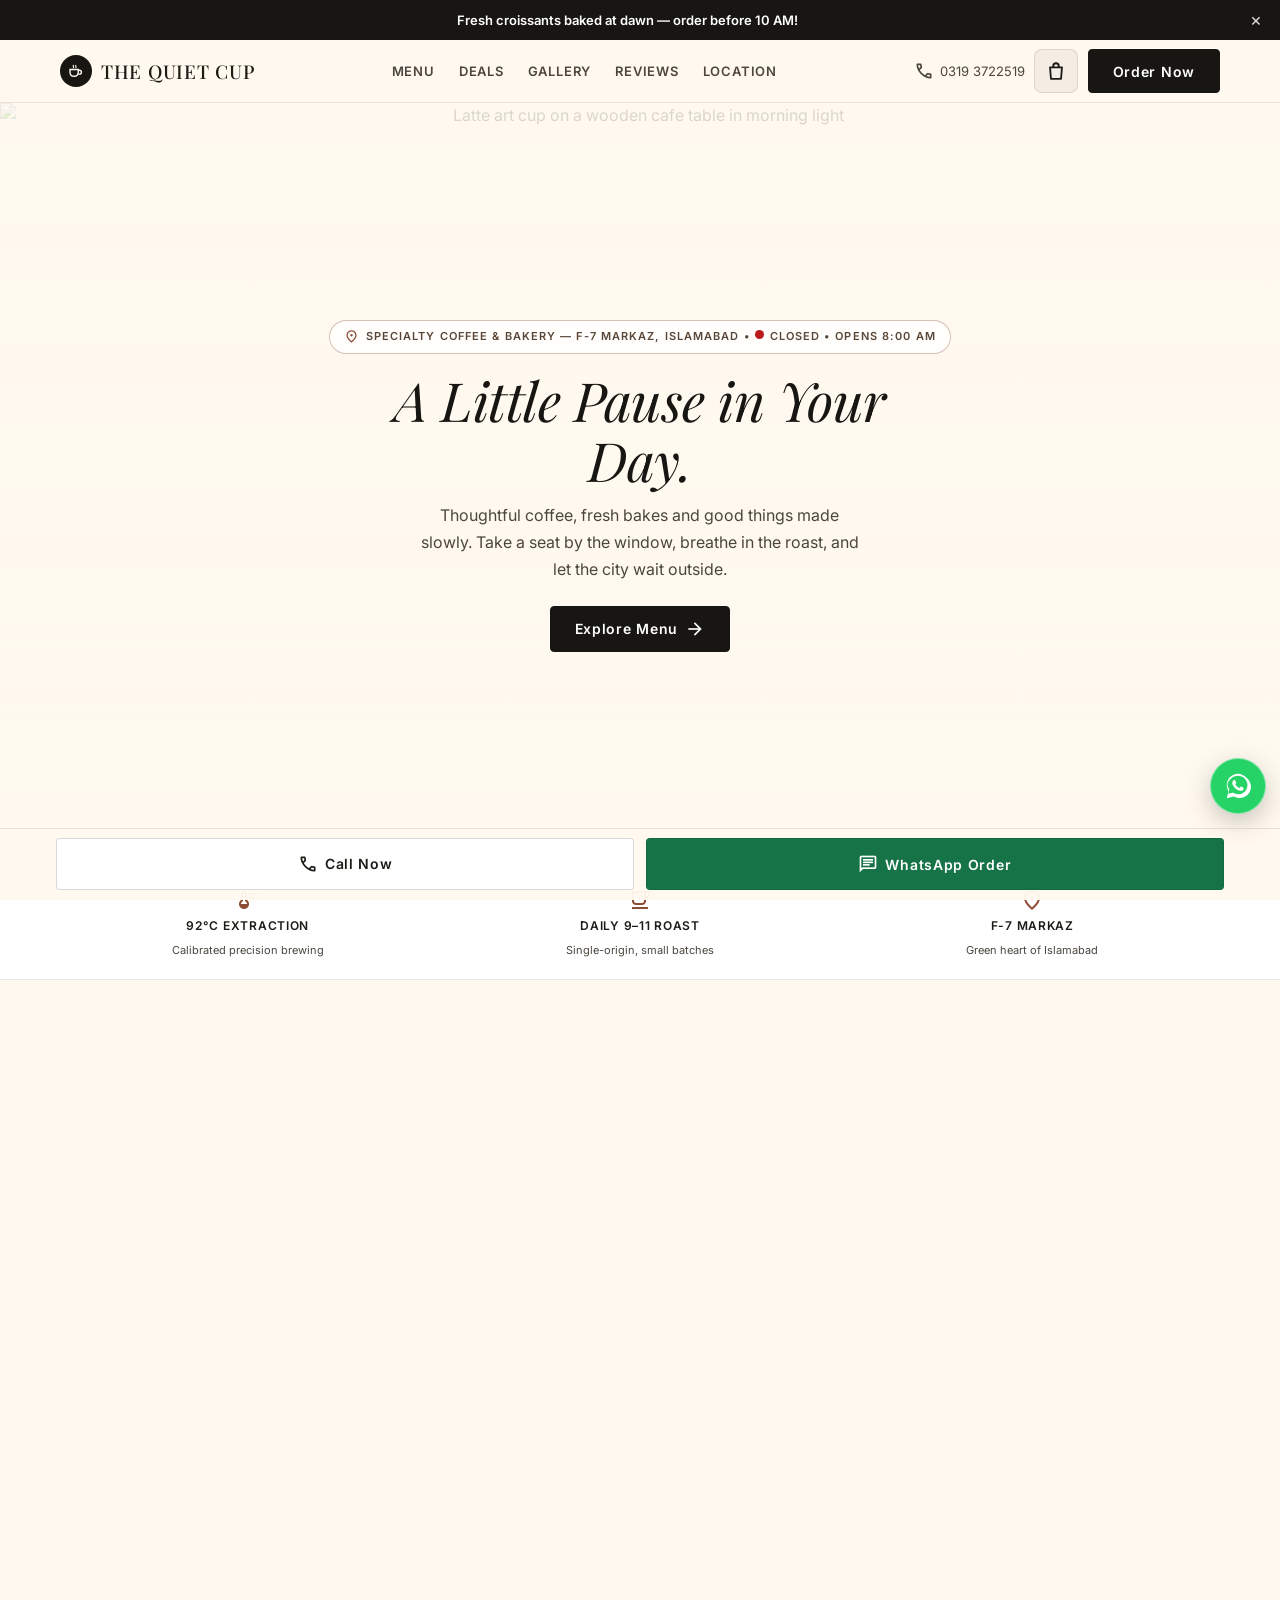
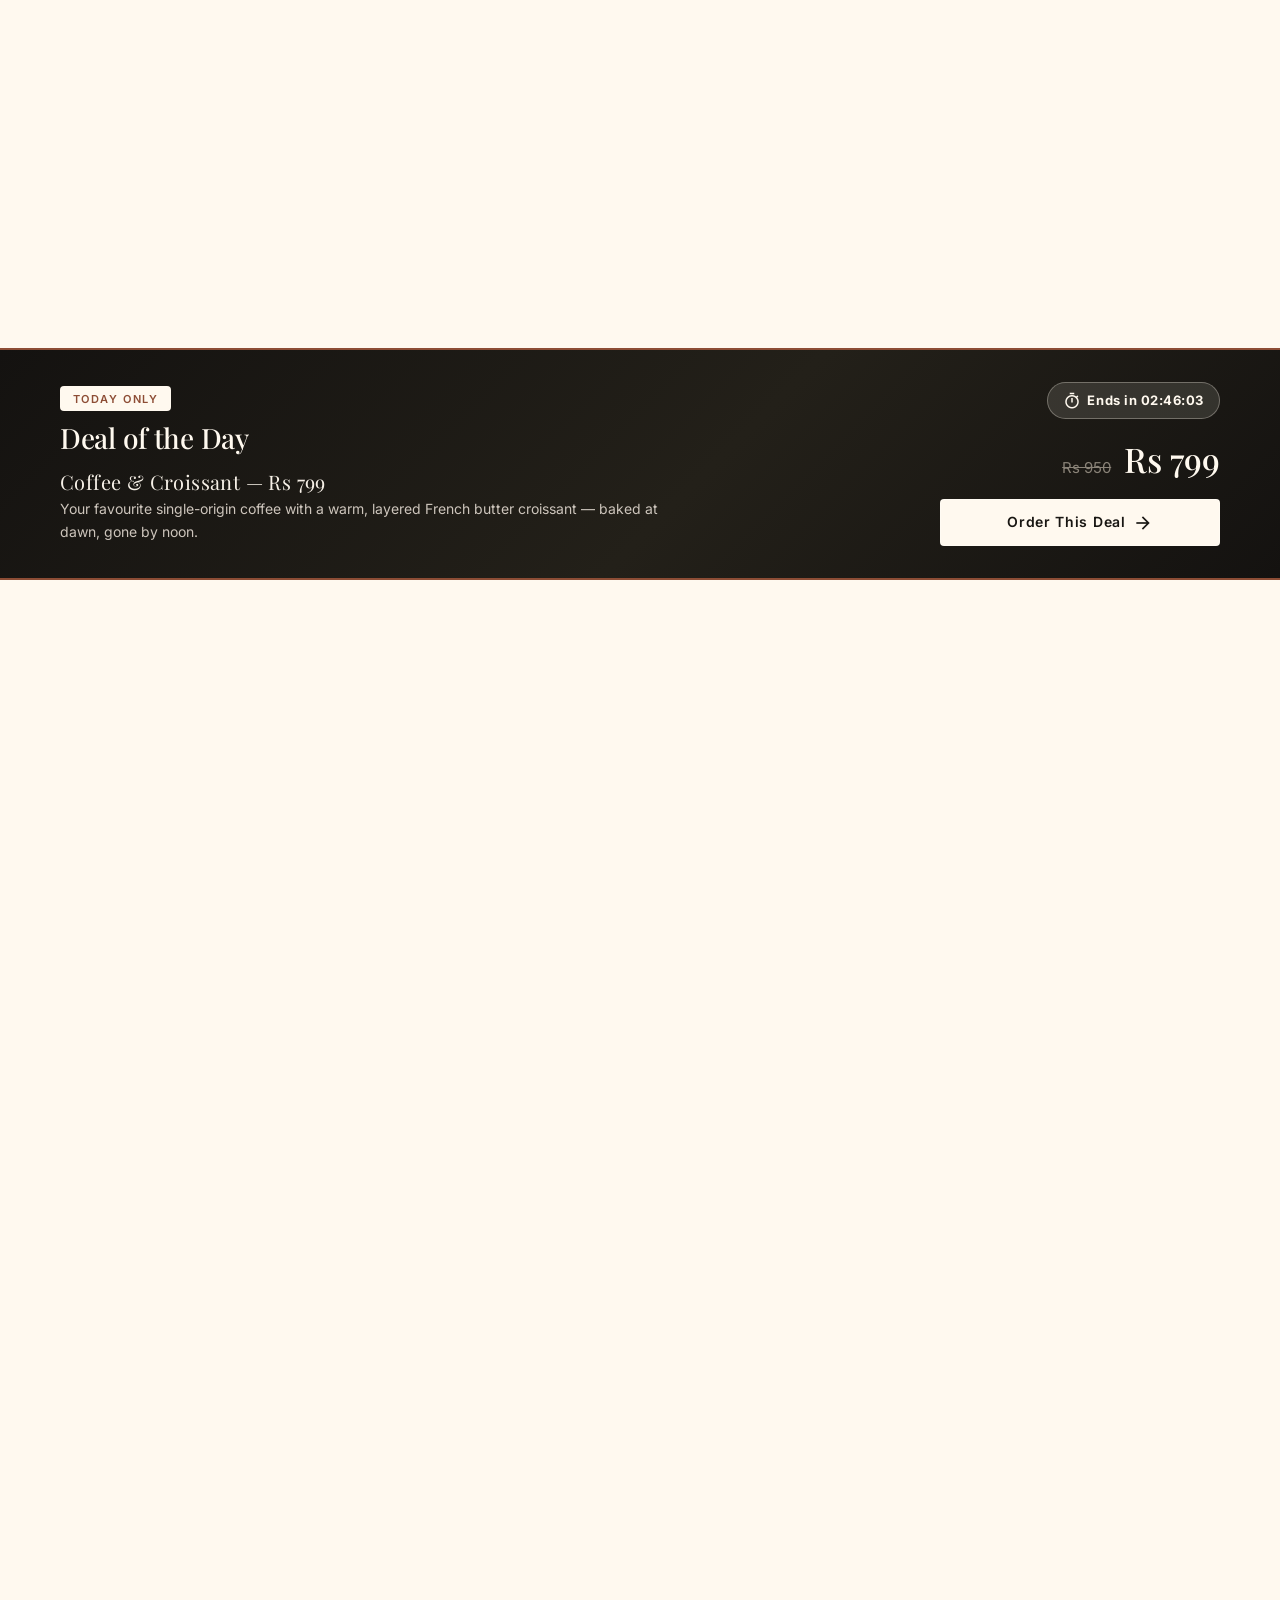
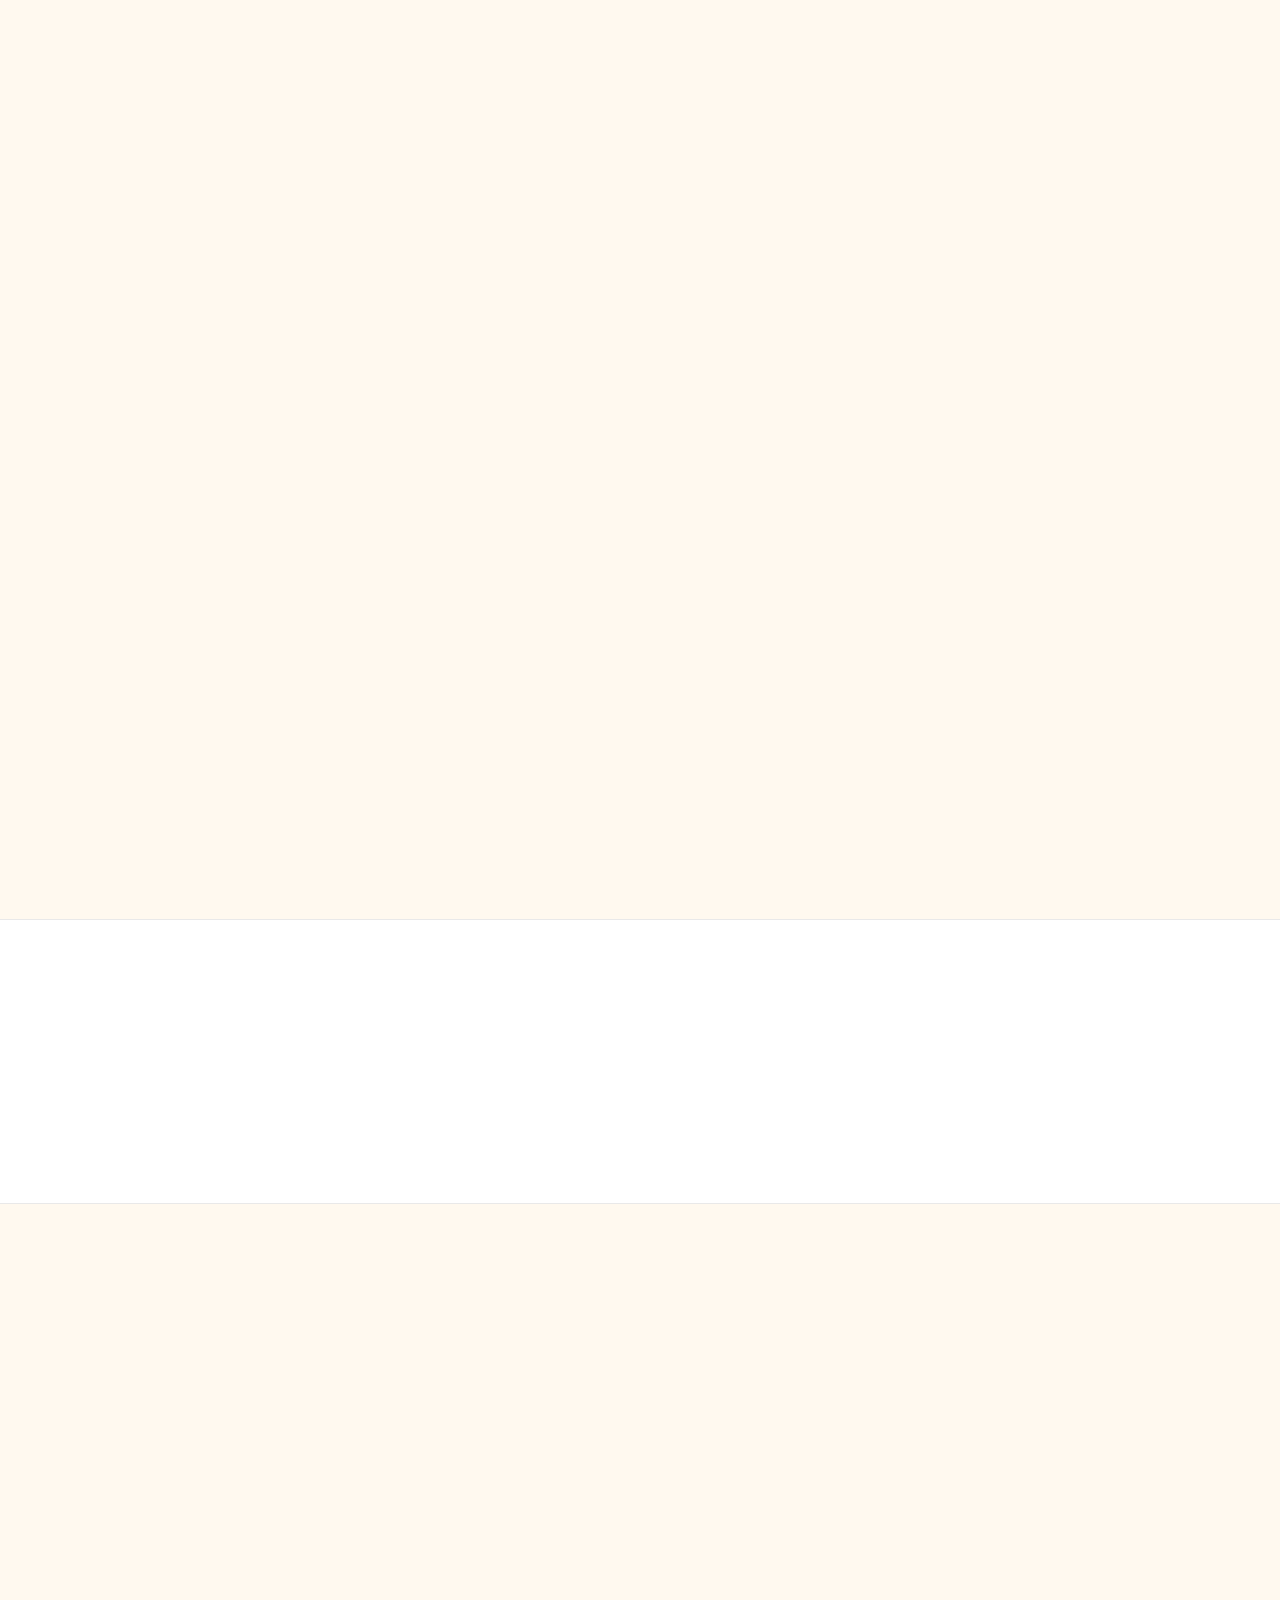
==== templates/cafe/index.html @ e1d89486 "Fix: cart remove button type mismatch + header logoText override (22 Oct 2026)" ====
<!DOCTYPE html>
<html lang="en">
<head>
<meta charset="UTF-8">
<meta name="viewport" content="width=device-width, initial-scale=1.0">
<link rel="icon" type="image/svg+xml" href="images/favicon.svg">
<title>The Quiet Cup — F-7 Markaz, Islamabad</title>
<meta name="description" content="Specialty coffee, fresh-baked croissants and slow mornings in F-7 Markaz, Islamabad. Browse the menu and order via WhatsApp.">
<link rel="preconnect" href="https://fonts.googleapis.com">
<link rel="preconnect" href="https://fonts.gstatic.com" crossorigin>
<link href="https://fonts.googleapis.com/css2?family=Inter:wght@400;500;600;700&family=Playfair+Display:ital,wght@0,400;0,500;0,600;1,400;1,500&display=swap" rel="stylesheet">
<link href="https://fonts.googleapis.com/css2?family=Material+Symbols+Outlined:opsz,wght,FILL,GRAD@20..48,100..700,0..1,-50..200" rel="stylesheet">
<style>
:root{
  --canvas:#fff9ef; --surface:#ffffff; --surface2:#f9f3ea; --surface3:#f3ede4;
  --red:#181612; --red-dark:#0a0908; --orange:#8d4d35;
  --on-primary:#ffffff; --on-accent:#ffffff; --accent-text:#8d4d35;
  --white:#ffffff; --muted:#4b463f; --faint:#6e675c;
  --border:rgba(45,42,38,.10); --green:#25d366;
  --font-d:'Playfair Display','Inter',serif; --font-b:'Inter',system-ui,sans-serif;
}
*{margin:0;padding:0;box-sizing:border-box}
html{scroll-behavior:smooth}
body{background:var(--canvas);color:#1d1b16;font-family:var(--font-b);font-size:16px;line-height:1.6;-webkit-font-smoothing:antialiased;padding-bottom:76px;overflow-x:hidden}
img{max-width:100%;display:block}
a{color:inherit;text-decoration:none}
.hidden{display:none!important}
button{font-family:inherit;cursor:pointer;border:none;background:none;color:inherit}
.material-symbols-outlined{font-variation-settings:'FILL' 0,'wght' 400,'GRAD' 0,'opsz' 24;vertical-align:middle;font-size:20px}
.wrap{max-width:1200px;margin:0 auto;padding:0 1.25rem}
h1,h2,h3{font-family:var(--font-d);letter-spacing:-.01em;font-weight:500}
.kicker{font-family:var(--font-b);font-size:12px;font-weight:600;letter-spacing:.14em;text-transform:uppercase;color:var(--accent-text);display:flex;align-items:center;gap:.6rem;justify-content:center}
.kicker::before,.kicker::after{content:"";width:30px;height:1px;background:var(--accent-text);opacity:.5}
.sec-head{text-align:center;margin-bottom:1.5rem}
.sec-head h2{font-size:32px;margin:.5rem 0 .4rem}
.sec-head p{color:var(--muted);font-size:15px}
section.block{padding:3rem 0}
/* ---------- announcement bar ---------- */
.annbar{background:var(--red);color:var(--on-primary);text-align:center;font-size:13px;font-weight:600;min-height:40px;display:flex;align-items:center;justify-content:center;padding:.55rem 2.6rem .55rem 1rem;position:relative;z-index:60}
.annbar[hidden]{display:none}
.annbar a{color:var(--on-primary);text-decoration:underline;text-underline-offset:2px;font-weight:700;margin-left:.4rem;white-space:nowrap}
.ann-x{position:absolute;right:.5rem;top:50%;transform:translateY(-50%);width:32px;height:32px;display:flex;align-items:center;justify-content:center;font-size:18px;line-height:1;opacity:.85;border-radius:6px}
.ann-x:hover{opacity:1;background:rgba(0,0,0,.18)}
/* ---------- header ---------- */
header.site{position:sticky;top:0;z-index:50;background:rgba(255,249,239,.96);backdrop-filter:blur(6px);border-bottom:1px solid var(--border)}
.hd-in{display:flex;align-items:center;justify-content:space-between;height:62px}
.logo{display:flex;align-items:center;gap:.55rem;font-family:var(--font-d);font-weight:500;font-size:19px;letter-spacing:.04em;white-space:nowrap;color:#1d1b16}
.logo .mark{width:32px;height:32px;border-radius:50%;background:var(--red);display:flex;align-items:center;justify-content:center;flex:0 0 32px}
.logo .mark .material-symbols-outlined{color:#fff;font-size:18px}
nav.desk{display:none;gap:1.5rem;font-size:13px;font-weight:600;letter-spacing:.06em;text-transform:uppercase;color:var(--muted)}
nav.desk a:hover{color:#1d1b16}
.hd-cta{display:flex;align-items:center;gap:.6rem}
.hd-phone{display:none;align-items:center;gap:.35rem;font-size:13px;color:var(--muted)}
.btn{display:inline-flex;align-items:center;justify-content:center;gap:.45rem;min-height:44px;padding:.7rem 1.5rem;border-radius:4px;font-family:var(--font-b);font-weight:600;font-size:14px;letter-spacing:.05em;white-space:nowrap}
@media(max-width:430px){
  .logo{font-size:16px;gap:.4rem}
  .hd-cta{gap:.45rem}
  #hdOrder{padding:.7rem .8rem;font-size:12px}
  .stickybar .btn{font-size:12px;padding:.7rem .5rem;gap:.35rem}
  .loc-btns .btn{padding:.7rem .45rem;font-size:13px}
}
.btn-red{background:var(--red);color:var(--on-primary);border:1px solid var(--red)}
.btn-red:active{background:var(--red-dark)}
@media(hover:hover){.btn-red:hover{background:var(--orange);border-color:var(--orange);color:var(--on-accent)}}
.btn-ghost{background:var(--surface);color:#1d1b16;border:1px solid rgba(45,42,38,.18)}
.btn-sm{min-height:44px;padding:.55rem 1rem;font-size:13px}
/* ---------- hero ---------- */
.hero{position:relative;min-height:calc(92svh - 62px);display:flex;align-items:center;justify-content:center;text-align:center;overflow:hidden}
.hero-bg{position:absolute;inset:0}
.hero-bg img{width:100%;height:100%;object-fit:cover}
.hero-bg::after{content:"";position:absolute;inset:0;background:linear-gradient(180deg,rgba(255,249,239,.86) 0%,rgba(255,249,239,.45) 45%,rgba(255,249,239,.88) 100%)}
.hero-in{display:flex;flex-direction:column;align-items:center;text-align:center;position:relative;z-index:2;padding:3.5rem 1.25rem;max-width:1200px;margin:0 auto}
.hero-badge{display:inline-flex;align-items:center;justify-content:center;flex-wrap:wrap;gap:.4rem;text-align:center;font-size:11px;font-weight:600;letter-spacing:.1em;text-transform:uppercase;color:#5a4636;background:rgba(255,255,255,.75);border:1px solid rgba(141,77,53,.35);padding:.45rem .9rem;border-radius:999px;margin-bottom:1rem;max-width:100%}
.hero-badge .material-symbols-outlined{font-size:15px;color:var(--orange)}
.hero h1{font-size:40px;line-height:1.12;font-weight:400;font-style:italic;margin-bottom:.7rem;max-width:16ch;color:#181612}
.hero p.sub{color:#4b463f;font-size:16px;line-height:1.7;max-width:44ch;margin-bottom:1.4rem}
/* ---------- trust row ---------- */
.trust{background:var(--surface);border-top:1px solid var(--border);border-bottom:1px solid var(--border)}
.trust-in{display:grid;grid-template-columns:repeat(3,1fr);gap:.75rem;padding:1.1rem;max-width:1200px;margin:0 auto;text-align:center}
.trust-item{min-width:0}
.trust-item .material-symbols-outlined{color:var(--orange);font-size:24px;display:block;overflow:hidden}
.trust-item b{display:block;font-size:12px;margin-top:.3rem;font-family:var(--font-b);font-weight:600;letter-spacing:.06em;text-transform:uppercase;color:#1d1b16}
.trust-item span{font-size:11px;color:var(--muted)}
/* ---------- deal of the day ---------- */
.dotd{background:linear-gradient(135deg,#141210 0%,#232019 55%,#141210 100%);border-top:2px solid var(--orange);border-bottom:2px solid var(--orange)}
.dotd-in{padding:2rem 1.25rem;max-width:1200px;margin:0 auto;display:flex;flex-direction:column;gap:1.1rem;color:#f6f0e7}
.dotd-tag{align-self:flex-start;font-family:var(--font-b);font-size:11px;font-weight:600;letter-spacing:.14em;background:#fff9ef;color:var(--orange);padding:.35rem .8rem;border-radius:4px;text-transform:uppercase}
.dotd h2{font-size:28px;margin:.35rem 0;color:#fff9ef}
.dotd .offer{font-family:var(--font-d);font-size:20px;letter-spacing:.02em;color:#f6f0e7}
.dotd .txt{color:#cdc5bc;font-size:14px}
.dotd .prices{display:flex;align-items:baseline;gap:.8rem}
.dotd .old{color:#8a8378;text-decoration:line-through;font-size:15px}
.dotd .now{font-family:var(--font-d);font-size:34px;font-weight:500;color:#fff9ef}
.btn-dark{background:#fff9ef;color:#181612;border:1px solid rgba(255,255,255,.25)}
/* ---------- menu accordions ---------- */
.acc{border:1px solid var(--border);border-radius:8px;background:var(--surface);margin-bottom:.75rem;overflow:hidden;box-shadow:0 2px 12px rgba(45,42,38,.04)}
.acc-head{width:100%;display:flex;align-items:center;gap:.8rem;padding:1rem;min-height:64px;text-align:left}
.acc-ico{width:42px;height:42px;flex:0 0 42px;border-radius:8px;background:var(--surface3);display:flex;align-items:center;justify-content:center;overflow:hidden}
.acc-ico .material-symbols-outlined{color:var(--orange);font-size:22px}
.acc-head .t{flex:1;min-width:0}
.acc-head .t b{font-family:var(--font-d);font-weight:500;font-size:18px;letter-spacing:.02em;display:block;color:#1d1b16}
.acc-head .t span{font-size:12px;color:var(--muted)}
.acc-head .chev{transition:transform .25s;color:var(--muted)}
.acc.open .acc-head .chev{transform:rotate(180deg);color:#1d1b16}
.acc-body{max-height:0;overflow:hidden;transition:max-height .35s ease}
.acc.open .acc-body{max-height:5000px}
.mi{display:flex;gap:.8rem;padding:.9rem 1rem;border-top:1px solid var(--border);align-items:center}
.mi img{width:64px;height:64px;object-fit:cover;border-radius:8px;flex:0 0 64px;background:var(--surface3)}
.mi .b{flex:1;min-width:0}
.mi .b .nm{font-weight:600;font-size:15px;display:flex;align-items:center;gap:.45rem;flex-wrap:wrap;color:#1d1b16}
.mi .tag{font-size:10px;font-weight:700;letter-spacing:.08em;text-transform:uppercase;background:rgba(141,77,53,.14);color:var(--orange);padding:.15rem .5rem;border-radius:4px}
.mi .ds{font-size:13px;color:var(--muted);margin-top:.2rem}
.mi .pr{font-weight:700;font-size:16px;white-space:nowrap;font-variant-numeric:tabular-nums;color:#1d1b16}
@media(max-width:560px){
  .mi{flex-wrap:wrap}
  .mi .b{flex-basis:60%}
  .mi .pr{margin-left:auto}
}
/* ---------- combo deals ---------- */
.deal-card{background:var(--surface);border:1px solid var(--border);border-radius:8px;overflow:hidden;margin-bottom:1rem;position:relative;box-shadow:0 2px 12px rgba(45,42,38,.04)}
.deal-card .ribbon{position:absolute;top:12px;left:0;background:var(--orange);color:var(--on-accent);font-family:var(--font-b);font-size:11px;font-weight:700;letter-spacing:.1em;padding:.3rem .8rem .3rem .6rem;border-radius:0 4px 4px 0;z-index:2;text-transform:uppercase}
.deal-card img{width:100%;height:190px;object-fit:cover}
.deal-card .bd{padding:1.25rem}
.deal-card h3{font-size:21px;margin-bottom:.15rem;color:#1d1b16}
.deal-card .ofr{font-size:13px;color:var(--accent-text);font-weight:600;margin-bottom:.45rem}
.deal-card .ds{font-size:13px;color:var(--muted);margin-bottom:.9rem}
.deal-card .row{display:flex;align-items:center;justify-content:space-between;gap:.75rem}
.deal-card .pr small{display:block;font-size:11px;color:var(--faint);text-transform:uppercase;letter-spacing:.08em}
.deal-card .pr b{font-size:22px;font-variant-numeric:tabular-nums;color:#1d1b16}
/* ---------- gallery strip ---------- */
.strip{display:flex;gap:.75rem;overflow-x:auto;scroll-snap-type:x mandatory;padding:0 1.25rem 1rem;-webkit-overflow-scrolling:touch;scrollbar-width:none}
.strip::-webkit-scrollbar{display:none}
.gcard{flex:0 0 240px;scroll-snap-align:start;border-radius:8px;overflow:hidden;background:var(--surface);border:1px solid var(--border);box-shadow:0 2px 12px rgba(45,42,38,.04)}
.gcard img{width:100%;height:150px;object-fit:cover}
.gcard .cap{padding:.75rem .95rem}
.gcard .cap b{font-family:var(--font-d);font-weight:500;font-size:15px;letter-spacing:.02em;display:block;color:#1d1b16}
.gcard .cap span{font-size:12px;color:var(--muted)}
.swipe-hint{text-align:center;font-size:12px;color:var(--faint);margin-top:.25rem}
/* ---------- reviews ---------- */
.rev{flex:0 0 300px;margin-right:.75rem;scroll-snap-align:start;background:var(--surface);border:1px solid var(--border);border-radius:8px;padding:1.25rem;box-shadow:0 2px 12px rgba(45,42,38,.04)}
.rev .stars{color:var(--orange);letter-spacing:.15em;font-size:14px;margin-bottom:.5rem}
.rev p{font-family:var(--font-d);font-style:italic;font-size:15px;line-height:1.65;color:#4b463f;margin-bottom:.8rem}
.rev .who{display:flex;align-items:center;gap:.6rem}
.rev .av{width:36px;height:36px;border-radius:50%;background:var(--surface3);display:flex;align-items:center;justify-content:center;font-weight:700;color:var(--orange);flex:0 0 36px}
.rev .who b{font-size:13px;display:block;color:#1d1b16}
.rev .who div span{font-size:11px;color:var(--faint)}
.demo-note{text-align:center;font-size:12px;color:var(--faint);margin-top:.75rem;font-style:italic}
/* ---------- location card ---------- */
.loc-card{background:var(--surface);border:1px solid var(--border);border-radius:8px;overflow:hidden;box-shadow:0 2px 12px rgba(45,42,38,.04)}
.loc-map{position:relative;height:190px;background:#e7e2d9}
.loc-map iframe{width:100%;height:100%;border:0;filter:grayscale(.3) sepia(.15)}
.loc-pin{position:absolute;inset:0;display:flex;align-items:center;justify-content:center;pointer-events:none}
.loc-pin .bubble{background:#fff9ef;border:1px solid var(--border);border-radius:10px;padding:.7rem 1rem;text-align:center;box-shadow:0 8px 24px rgba(45,42,38,.12)}
.loc-pin .bubble .material-symbols-outlined{color:var(--orange);font-size:26px}
.loc-pin .bubble b{font-family:var(--font-d);font-weight:500;font-size:14px;display:block;color:#1d1b16}
.loc-pin .bubble span{font-size:11px;color:var(--muted)}
.loc-bd{padding:1.25rem}
.loc-bd h2{font-size:24px;margin:.35rem 0 .4rem;color:#1d1b16}
.loc-bd>p{font-size:14px;color:var(--muted);margin-bottom:1rem}
.loc-row{display:flex;gap:.7rem;align-items:flex-start;padding:.55rem 0;border-top:1px solid var(--border);font-size:14px;color:#1d1b16}
.loc-row .material-symbols-outlined{color:var(--orange);font-size:20px;flex:0 0 20px;margin-top:2px}
.loc-row b{display:block;font-size:11px;text-transform:uppercase;letter-spacing:.1em;color:var(--faint);margin-bottom:.15rem}
.loc-btns{display:flex;gap:.7rem;margin-top:1rem}
.loc-btns .btn{flex:1}
/* ---------- QR ---------- */
.qr-sec{background:var(--surface);border-top:1px solid var(--border);border-bottom:1px solid var(--border)}
.qr-in{display:flex;flex-direction:column;align-items:center;text-align:center;gap:1rem;padding:0 1.25rem;max-width:1200px;margin:0 auto}
.qr-box{background:#fff;border:1px solid var(--border);border-radius:8px;padding:14px;width:190px}
.qr-box svg{width:100%;height:auto;display:block}
.qr-note{font-size:11px;color:var(--faint);margin-top:.4rem}
/* ---------- footer ---------- */
footer.site{background:var(--surface2);border-top:1px solid var(--border);padding:2.5rem 0 1.25rem}
.ft-grid{display:grid;gap:1.5rem;margin-bottom:1.5rem}
.ft-grid h4{font-family:var(--font-b);font-size:12px;font-weight:600;letter-spacing:.12em;margin-bottom:.6rem;color:var(--accent-text);text-transform:uppercase}
.ft-grid ul{list-style:none}
.ft-grid li{margin-bottom:.4rem}
.ft-grid a,.ft-grid li{font-size:13px;color:var(--muted)}
.ft-about{font-size:13px;color:var(--muted);margin-top:.5rem;max-width:36ch}
.ft-social{display:flex;gap:.6rem;margin-top:.8rem;flex-wrap:wrap}
.ft-social a{width:44px;height:44px;border-radius:8px;background:#1d1b16;display:flex;align-items:center;justify-content:center;color:#fff9ef;transition:background .2s}
.ft-social a:hover{background:var(--orange)}
.ft-social a svg{width:20px;height:20px;fill:#fff9ef}
.copy{border-top:1px solid var(--border);padding-top:1rem;font-size:12px;color:var(--faint);text-align:center}
.copy small{display:block;margin-top:.25rem}
/* ---------- sticky bar + floating WA ---------- */
.stickybar{position:fixed;left:0;right:0;bottom:0;z-index:60;background:rgba(255,249,239,.97);border-top:1px solid var(--border)}
.stickybar .in{display:flex;gap:.7rem;padding:.6rem 1rem;max-width:1200px;margin:0 auto}
.stickybar .btn{flex:1;min-height:52px}
.btn-wa{background:#157347;color:#fff;border:1px solid rgba(0,0,0,.08)}
.fab-wa{position:fixed;right:14px;bottom:86px;z-index:60;width:56px;height:56px;border-radius:50%;background:var(--green);display:flex;align-items:center;justify-content:center;box-shadow:0 8px 24px rgba(45,42,38,.25);border:1px solid rgba(255,255,255,.4)}
.fab-wa svg{width:30px;height:30px;fill:#fff}
/* ---------- cart ---------- */
.cartbtn{position:relative;width:44px;height:44px;border-radius:8px;background:var(--surface3);border:1px solid rgba(45,42,38,.12);display:flex;align-items:center;justify-content:center;color:#1d1b16}
.cartbtn svg{width:22px;height:22px}
.cartcount{position:absolute;top:-7px;right:-7px;min-width:20px;height:20px;padding:0 5px;border-radius:999px;background:var(--orange);color:var(--on-accent);font-size:11px;font-weight:700;display:flex;align-items:center;justify-content:center;font-family:var(--font-b)}
.addbtn{flex:0 0 auto;min-width:44px;min-height:44px;padding:.5rem .7rem;border:1px solid var(--red);color:#1d1b16;border-radius:4px;font-family:var(--font-b);font-size:12px;font-weight:700;letter-spacing:.06em;background:transparent}
.addbtn:active{background:var(--red);color:var(--on-primary)}
@media(hover:hover){.addbtn:hover{background:var(--red);color:var(--on-primary)}}
.drawer-ov{position:fixed;inset:0;background:rgba(45,42,38,.5);z-index:80;opacity:0;pointer-events:none;transition:opacity .25s}
.drawer{position:fixed;top:0;right:0;bottom:0;width:100%;max-width:420px;background:#fffdf8;z-index:81;transform:translateX(105%);transition:transform .3s ease;display:flex;flex-direction:column;border-left:1px solid var(--border)}
body.cart-open .drawer{transform:none}
body.cart-open .drawer-ov{opacity:1;pointer-events:auto}
body.cart-open{overflow:hidden}
.dr-hd{display:flex;align-items:center;justify-content:space-between;padding:1rem 1.1rem;border-bottom:1px solid var(--border)}
.dr-hd b{font-family:var(--font-d);font-weight:500;font-size:20px;letter-spacing:.02em;color:#1d1b16}
.dr-x{width:44px;height:44px;border-radius:8px;background:var(--surface3);font-size:22px;line-height:1;color:#1d1b16}
.dr-body{flex:1;display:flex;flex-direction:column;min-height:0}
.dr-items{flex:1;overflow-y:auto;padding:.5rem 1.1rem}
.dr-empty{text-align:center;padding:3rem 1rem;color:var(--muted)}
.dr-empty p{margin-bottom:1.2rem;font-size:15px}
.ci{display:flex;gap:.7rem;align-items:center;padding:.8rem 0;border-bottom:1px solid var(--border)}
.ci-b{flex:1;min-width:0}
.ci-b b{font-size:14px;display:block;color:#1d1b16}
.ci-b span{font-size:12px;color:var(--muted)}
.qstep{display:flex;align-items:center;gap:.35rem}
.qstep button{width:44px;height:44px;border-radius:8px;background:var(--surface3);font-size:18px;font-weight:700;color:#1d1b16;border:1px solid rgba(45,42,38,.1)}
.qstep span{min-width:22px;text-align:center;font-weight:700;font-size:15px;color:#1d1b16}
.ci-t{font-weight:700;font-size:14px;white-space:nowrap;font-variant-numeric:tabular-nums;min-width:64px;text-align:right;color:#1d1b16}
.ci-x{width:44px;height:44px;font-size:20px;color:var(--faint);border-radius:8px}
.ci-x:active{color:var(--orange)}
.dr-ft{border-top:1px solid var(--border);padding:1rem 1.1rem 1.25rem;background:var(--surface2)}
.dr-sub{display:flex;align-items:center;justify-content:space-between;margin-bottom:.3rem}
.dr-sub span{font-size:14px;color:var(--muted)}
.dr-sub b{font-family:var(--font-d);font-weight:500;font-size:22px;color:#1d1b16}
.dr-note{font-size:12px;color:var(--faint);margin-bottom:.9rem}
.dr-form{display:grid;gap:.6rem;margin-bottom:.9rem}
.dr-form input,.dr-form textarea{width:100%;min-height:44px;padding:.65rem .8rem;border-radius:4px;border:1px solid rgba(45,42,38,.18);background:#fff;color:#1d1b16;font-size:15px;font-family:inherit}
.dr-form input:focus,.dr-form textarea:focus{outline:none;border-color:#1d1b16;box-shadow:0 0 0 3px rgba(45,42,38,.08)}
.dr-form textarea{min-height:64px;resize:vertical}
.dr-form .bad{border-color:#ba1a1a}
.dr-err{display:none;font-size:13px;font-weight:600;color:#93000a;background:#ffdad6;border:1px solid #ba1a1a;border-radius:4px;padding:.6rem .8rem;margin-bottom:.7rem}
.dr-err.show{display:block}
.dr-order{width:100%;min-height:52px;font-size:15px}
.dr-order.dr-order-sec{background:transparent;color:var(--green);border:2px solid var(--green);box-shadow:none}
#drOrderWeb:not(.hidden){margin-bottom:.55rem}
.dr-order[disabled]{opacity:.55;pointer-events:none}
.dr-success .dr-cod{font-weight:700;max-width:34ch}
.dr-success{flex:1;display:flex;flex-direction:column;align-items:center;justify-content:center;text-align:center;padding:2rem;gap:.8rem}
.dr-success svg{width:64px;height:64px}
.dr-success h3{font-family:var(--font-d);font-weight:500;font-size:22px;color:#1d1b16}
.dr-success p{color:var(--muted);font-size:14px;max-width:30ch}
.toast{position:fixed;left:50%;bottom:100px;transform:translateX(-50%) translateY(16px);background:#1d1b16;border:1px solid rgba(45,42,38,.2);color:#fff9ef;padding:.7rem 1.3rem;border-radius:999px;z-index:90;opacity:0;pointer-events:none;transition:opacity .25s,transform .25s;font-size:14px;font-weight:600;box-shadow:0 8px 24px rgba(45,42,38,.25)}
.toast.show{opacity:1;transform:translateX(-50%) translateY(0)}
/* ---------- desktop ---------- */
@media(min-width:768px){
  nav.desk{display:flex}
  .hd-phone{display:flex}
  .hero h1{font-size:54px}
  .dotd-in{flex-direction:row;align-items:center;justify-content:space-between;gap:2.5rem}
  .dotd-in>div:first-child{flex:1;max-width:640px}
  .dotd-side{flex-shrink:0;width:280px;align-items:stretch}
  .dotd-in .dotd-side .dotd-count{align-self:flex-end}
  .dotd-in .dotd-side .prices{align-self:flex-end}
  .dotd-side .btn{justify-content:center;width:100%}
  .deals-grid{display:grid;grid-template-columns:repeat(3,1fr);gap:1rem}
  .deal-card{margin-bottom:0}
  .ft-grid{grid-template-columns:2fr 1fr 1fr 1fr}
  .qr-in{flex-direction:row;text-align:left;justify-content:center;gap:2.5rem}
  .loc-card{display:grid;grid-template-columns:1fr 1fr}
  .loc-map{height:100%;min-height:320px}
}
/* ---------- premium animations: transform/opacity only (GPU) ---------- */
@keyframes kb{from{transform:scale(1)}to{transform:scale(1.08)}}
.hero-bg img{animation:kb 18s ease-in-out infinite alternate;will-change:transform}
.rv{opacity:0;transform:translateY(24px);transition:opacity .6s ease-out,transform .6s ease-out}
.rv-on{opacity:1;transform:none}
section.block{content-visibility:auto;contain-intrinsic-size:800px}
header.site.scrolled{box-shadow:0 6px 24px rgba(45,42,38,.12)}
@media(hover:hover){
.btn{transition:transform .25s ease,box-shadow .25s ease}
.btn:hover{transform:translateY(-2px);box-shadow:0 10px 24px rgba(45,42,38,.16)}
.deal-card,.gcard{transition:transform .3s ease,box-shadow .3s ease}
.deal-card:hover,.gcard:hover{transform:translateY(-4px);box-shadow:0 14px 34px rgba(45,42,38,.14)}
.gcard img{transition:transform .5s ease}
.gcard:hover img{transform:scale(1.06)}
[data-add]{transition:transform .2s ease}
[data-add]:hover{transform:scale(1.05)}
}
html.no-anim *,html.no-anim *::before,html.no-anim *::after{animation:none!important;transition:none!important}
@media(prefers-reduced-motion:reduce){*{transition:none!important;scroll-behavior:auto}.rev-track{animation:none!important}.hero-bg img{animation:none!important}.rv{opacity:1!important;transform:none!important}}
/* ---------- desktop gallery: full 4-column grid, no empty space ---------- */
@media(min-width:1024px){
  #gallery .strip{display:grid;grid-template-columns:repeat(4,1fr);overflow:visible;max-width:1200px;margin:0 auto;padding:0 1.5rem;scroll-snap-type:none}
  #gallery .gcard{flex:none}
  #gallery .gcard img{height:200px}
  #gallery .swipe-hint{display:none}
  .about-in{grid-template-columns:1fr 1fr;gap:3rem}
  .about-tx h2{font-size:34px}
  .steps{grid-template-columns:repeat(3,1fr);gap:1rem}
  .waband h2{font-size:30px}
}
/* ---------- about / our story ---------- */
.about-in{display:grid;gap:1.5rem;align-items:center}
.about-img{border-radius:8px;overflow:hidden;border:1px solid var(--border);box-shadow:0 12px 36px rgba(45,42,38,.10)}
.about-img img{width:100%;aspect-ratio:4/3;object-fit:cover}
.about-tx .kicker{justify-content:flex-start}
.about-tx h2{font-size:30px;margin:.5rem 0 .75rem;color:#1d1b16}
.about-tx p{color:var(--muted);font-size:15px;line-height:1.75;margin-bottom:.75rem}
.stats{display:grid;grid-template-columns:repeat(3,1fr);gap:.75rem;margin-top:1.25rem}
.stat{background:var(--surface);border:1px solid rgba(45,42,38,.16);border-radius:8px;padding:.9rem .5rem;text-align:center;box-shadow:0 2px 12px rgba(45,42,38,.05)}
.stat b{display:block;font-family:var(--font-d);font-weight:500;font-size:24px;color:var(--orange)}
.stat span{font-size:11px;color:var(--muted)}
/* ---------- how ordering works ---------- */
.steps{display:grid;gap:.9rem}
.step{background:var(--surface);border:1px solid var(--border);border-radius:8px;padding:1.4rem;text-align:center;box-shadow:0 2px 12px rgba(45,42,38,.04)}
.step-n{width:52px;height:52px;border-radius:50%;background:var(--red);color:var(--on-primary);font-family:var(--font-d);font-weight:500;font-size:22px;display:flex;align-items:center;justify-content:center;margin:0 auto .75rem}
.step h3{font-size:17px;margin-bottom:.35rem;color:#1d1b16}
.step p{font-size:13px;color:var(--muted)}
/* ---------- delivery areas ---------- */
.del-band{background:var(--surface);border-top:1px solid var(--border);border-bottom:1px solid var(--border)}
.chips{display:flex;flex-wrap:wrap;gap:.6rem;justify-content:center;margin:1rem 0 1.25rem}
.chip{background:var(--surface3);border:1px solid var(--border);color:#1d1b16;font-size:13px;font-weight:600;padding:.6rem 1.1rem;border-radius:999px;min-height:44px;display:inline-flex;align-items:center}
.del-note{text-align:center;font-size:13px;color:var(--muted)}
/* ---------- faq ---------- */
#faqAcc{max-width:800px;margin:0 auto}
.faq-a{padding:.25rem 1rem 1.25rem;font-size:14px;color:var(--muted)}
/* ---------- whatsapp deals band ---------- */
.waband{background:linear-gradient(135deg,#141210 0%,#232019 55%,#141210 100%);border-top:2px solid var(--orange);border-bottom:2px solid var(--orange);text-align:center;color:#f6f0e7}
.waband h2{font-size:26px;margin-bottom:.5rem;color:#fff9ef}
.waband p{color:#cdc5bc;font-size:15px;max-width:52ch;margin:0 auto 1.4rem}
.btn-wajoin{background:#fff9ef;color:#15803d;min-height:56px;padding:.9rem 2rem;font-size:16px;font-weight:700;border-radius:4px;display:inline-flex;align-items:center;gap:.6rem;box-shadow:0 10px 28px rgba(0,0,0,.25)}
.btn-wajoin .material-symbols-outlined{font-size:24px}
/* ---------- reviews: auto-running marquee ---------- */
.rev-marquee{overflow:hidden;position:relative;-webkit-mask-image:linear-gradient(90deg,transparent,#000 8%,#000 92%,transparent);mask-image:linear-gradient(90deg,transparent,#000 8%,#000 92%,transparent)}
.rev-track{display:flex;width:max-content;padding:0 0 1rem;animation:revscroll 40s linear infinite}
.rev-marquee:hover .rev-track{animation-play-state:paused}
@keyframes revscroll{to{transform:translateX(-50%)}}
/* ---------- live open/closed status ---------- */
.os-dot{display:inline-block;width:9px;height:9px;border-radius:50%;margin-right:.35rem;vertical-align:1px}
.os-dot.on{background:#2e7d32;animation:ospulse 2s ease-in-out infinite}
.os-dot.off{background:#ba1a1a}
@keyframes ospulse{0%,100%{opacity:1}50%{opacity:.45}}
.oh-range{color:var(--muted)}
/* ---------- deal countdown ---------- */
.dotd-count{display:inline-flex;align-items:center;gap:.4rem;background:rgba(255,249,239,.12);border:1px solid rgba(255,249,239,.3);border-radius:999px;padding:.45rem .95rem;font-size:13px;font-weight:700;letter-spacing:.04em;color:#fff9ef}
.dotd-count .material-symbols-outlined{font-size:18px}
.dotd-count.ended{background:rgba(0,0,0,.4)}
.dotd-side{display:flex;flex-direction:column;align-items:stretch;gap:.8rem}
.dotd-side .dotd-count{align-self:flex-start}
.dotd-side .prices{align-self:flex-start}
.dotd-side .btn{white-space:nowrap;justify-content:center}
/* ---------- promo coupons in cart ---------- */
.dr-pay{font-size:12px;color:var(--muted);margin:.45rem 0 0;line-height:1.5}
.dr-pay:empty{display:none}
.cpn{margin:.7rem 0}
.cpn-in{display:flex;gap:.5rem}
.cpn-in input{flex:1;min-height:44px;padding:.6rem .8rem;border-radius:4px;border:1px solid rgba(45,42,38,.18);background:#fff;color:#1d1b16;font-size:14px;font-family:inherit;text-transform:uppercase}
.cpn-in .btn-dark{background:var(--red);color:var(--on-primary);border-color:var(--red)}
.cpn-ok{display:flex;align-items:center;justify-content:space-between;background:rgba(46,125,50,.1);border:1px dashed #2e7d32;border-radius:4px;padding:.55rem .8rem;font-size:14px;font-weight:600;color:#2e7d32}
.cpn-ok button{background:none;border:none;color:#2e7d32;font-size:20px;cursor:pointer;line-height:1}
.cpn-err{display:none;font-size:13px;font-weight:600;color:#93000a;background:#ffdad6;border:1px solid #ba1a1a;border-radius:4px;padding:.55rem .8rem;margin-top:.5rem}
.cpn-err.show{display:block}
.dr-disc{color:#2e7d32}
.dr-total{border-top:1px solid var(--border);padding-top:.6rem;margin-top:.4rem;font-size:17px}
/* ---------- table reservation ---------- */
.rsv-form{max-width:640px;margin:0 auto;background:var(--surface);border:1px solid var(--border);border-radius:8px;padding:1.4rem;box-shadow:0 2px 12px rgba(45,42,38,.04)}
.rsv-grid{display:grid;gap:.9rem;grid-template-columns:1fr 1fr;margin-bottom:1rem}
.rsv-grid label{display:block;font-size:13px;font-weight:600;color:var(--muted)}
.rsv-grid label>span{display:block;margin-bottom:.35rem}
.rsv-grid input,.rsv-grid select{width:100%;min-height:48px;padding:.65rem .8rem;border-radius:4px;border:1px solid rgba(45,42,38,.18);background:#fff;color:#1d1b16;font-size:15px;font-family:inherit;color-scheme:light}
.rsv-grid input:focus,.rsv-grid select:focus{outline:none;border-color:#1d1b16;box-shadow:0 0 0 3px rgba(45,42,38,.08)}
.rsv-grid .bad{border-color:#ba1a1a}
.rsv-grid label.full{grid-column:1/-1}
.rsv-err{display:none;font-size:13px;font-weight:600;color:#93000a;background:#ffdad6;border:1px solid #ba1a1a;border-radius:4px;padding:.6rem .8rem;margin-bottom:.9rem}
.rsv-err.show{display:block}
.rsv-form .btn-wa{width:100%;justify-content:center;min-height:54px;font-size:16px}
@media(max-width:560px){.rsv-grid{grid-template-columns:1fr}}
/* ---------- print menu ---------- */
.print-btn{margin-top:1rem}
#printMenu{display:none}
@media print{
  @page{margin:12mm}
  body>*{display:none!important}
  #printMenu{display:block!important;color:#111;font-family:Georgia,serif;max-width:100%}
  #printMenu .pm-head{text-align:center;border-bottom:2px solid #111;padding-bottom:10px;margin-bottom:14px}
  #printMenu .pm-head h1{font-size:26px;margin:0 0 4px}
  #printMenu .pm-head p{font-size:12px;color:#444;margin:0}
  #printMenu h2{font-size:17px;margin:16px 0 6px;border-bottom:1px solid #ccc;padding-bottom:4px}
  #printMenu .pm-item{display:flex;justify-content:space-between;gap:12px;padding:5px 0;border-bottom:1px dotted #ddd;break-inside:avoid}
  #printMenu .pm-item b{font-size:14px}
  #printMenu .pm-item p{font-size:11px;color:#555;margin:2px 0 0}
  #printMenu .pm-item>span{font-size:14px;font-weight:700;white-space:nowrap}
  #printMenu .pm-foot{text-align:center;font-size:11px;color:#555;margin-top:18px;border-top:2px solid #111;padding-top:10px}
}
@media(prefers-reduced-motion:reduce){.os-dot.on{animation:none}}

</style>
</head>
<body>

<div class="annbar" id="annBar" hidden><span id="annText"></span><button class="ann-x" id="annX" aria-label="Dismiss announcement">&times;</button></div>

<header class="site">
  <div class="wrap hd-in">
    <a class="logo" href="#top" id="logo"><span class="mark"><svg viewBox="0 0 24 24" width="18" height="18" aria-hidden="true"><path d="M4 10h11v3.2c0 3.6-2.6 5.8-5.8 5.8-3.1 0-5.2-2.3-5.2-5.8z" fill="none" stroke="#fff9ef" stroke-width="1.8"/><path d="M15 11h1.6a2.6 2.6 0 0 1 0 5.2H15" fill="none" stroke="#fff9ef" stroke-width="1.8"/><path d="M8.5 4.5c-.8 1.2.8 2 0 3.2M11.8 4.5c-.8 1.2.8 2 0 3.2" stroke="#fff9ef" stroke-width="1.5" stroke-linecap="round" fill="none"/></svg></span><span id="logoText"></span></a>
    <nav class="desk" id="deskNav" aria-label="Primary"></nav>
    <div class="hd-cta">
      <a class="hd-phone" id="hdPhone" href="#"><span class="material-symbols-outlined">call</span><span id="hdPhoneText"></span></a>
      <button class="cartbtn" id="cartBtn" aria-label="Open cart"><svg viewBox="0 0 24 24" fill="none" stroke="currentColor" stroke-width="2" stroke-linejoin="round"><path d="M5.5 8h13l-1 12.5h-11L5.5 8z"/><path d="M9 8V6.5a3 3 0 0 1 6 0V8"/></svg><span class="cartcount" id="cartCount" style="display:none">0</span></button>
      <button class="btn btn-red" id="hdOrder" style="min-height:44px"><span id="hdOrderText">Order Now</span></button>
    </div>
  </div>
</header>

<main id="top">
  <section class="hero" id="heroSec">
    <div class="hero-bg"><img id="heroImg" src="images/latte-art.jpg" alt="Latte art cup on a wooden cafe table" fetchpriority="high"></div>
    <div class="hero-in">
      <span class="hero-badge"><span class="material-symbols-outlined">location_on</span><span id="heroBadge"></span></span>
      <h1 id="heroHeadline"></h1>
      <p class="sub" id="heroSub"></p>
      <a class="btn btn-red" id="heroCta" href="#menu"><span id="heroCtaText"></span><span class="material-symbols-outlined">arrow_forward</span></a>
    </div>
  </section>

  <div class="trust" id="trustSec"><div class="trust-in" id="trustRow"></div></div>

  <section class="block" id="about">
    <div class="wrap"><div class="about-in">
      <div class="about-img"><img id="aboutImg" src="images/pour-over.jpg" alt="" loading="lazy"></div>
      <div class="about-tx">
        <span class="kicker" id="aboutKicker"></span>
        <h2 id="aboutHeading"></h2>
        <p id="aboutP1"></p>
        <p id="aboutP2"></p>
        <div class="stats" id="aboutStats"></div>
      </div>
    </div></div>
  </section>

  <section class="dotd" id="dealsTop">
    <div class="dotd-in">
      <div>
        <span class="dotd-tag" id="dotdTag"></span>
        <h2 id="dotdLabel"></h2>
        <div class="offer" id="dotdOffer"></div>
        <div class="txt" id="dotdText"></div>
      </div>
      <div class="dotd-side">
        <div class="dotd-count" id="dotdCount"><span class="material-symbols-outlined">timer</span><span id="dotdCountText"></span></div>
        <div class="prices"><span class="old" id="dotdOld"></span><span class="now" id="dotdPrice"></span></div>
        <a class="btn btn-dark" id="dotdCta" href="#"><span id="dotdCtaText"></span><span class="material-symbols-outlined">arrow_forward</span></a>
      </div>
    </div>
  </section>

  <section class="block" id="menu">
    <div class="wrap">
      <div class="sec-head"><span class="kicker" id="menuKicker"></span><h2 id="menuHeading"></h2><p id="menuSub"></p><button class="btn btn-sm btn-ghost print-btn" id="printMenuBtn" type="button"><span class="material-symbols-outlined">print</span><span id="printBtnText">Print Menu</span></button></div>
      <div id="accordions"></div>
    </div>
  </section>

  <section class="block" id="deals" style="padding-top:0">
    <div class="wrap">
      <div class="sec-head"><span class="kicker" id="dealsKicker"></span><h2 id="dealsHeading"></h2><p id="dealsSub"></p></div>
      <p class="demo-note" id="dealsNote" style="margin:-.5rem 0 1rem"></p>
      <div class="deals-grid" id="dealsGrid"></div>
    </div>
  </section>

  <section class="block" id="howOrder" style="padding-top:0">
    <div class="wrap">
      <div class="sec-head"><span class="kicker" id="hoKicker"></span><h2 id="hoHeading"></h2></div>
      <div class="steps" id="hoSteps"></div>
    </div>
  </section>

  <section class="block" id="gallery" style="padding-top:0">
    <div class="wrap"><div class="sec-head"><span class="kicker" id="galKicker"></span><h2 id="galHeading"></h2><p id="galSub"></p></div></div>
    <div class="strip" id="galStrip"></div>
    <p class="swipe-hint">Swipe for more &rsaquo;</p>
  </section>

  <section class="block" id="reviews" style="padding-top:0">
    <div class="wrap"><div class="sec-head"><span class="kicker" id="revKicker"></span><h2 id="revHeading"></h2></div></div>
    <div class="rev-marquee"><div class="rev-track" id="revStrip"></div></div>
    <p class="demo-note" id="revNote"></p>
  </section>

  <section class="block del-band" id="delivery">
    <div class="wrap">
      <div class="sec-head"><span class="kicker" id="delKicker"></span><h2 id="delHeading"></h2></div>
      <div class="chips" id="delChips"></div>
      <p class="del-note" id="delNote"></p>
    </div>
  </section>

  <section class="block" id="faq" style="padding-top:0">
    <div class="wrap">
      <div class="sec-head"><span class="kicker" id="faqKicker"></span><h2 id="faqHeading"></h2></div>
      <div id="faqAcc"></div>
    </div>
  </section>

  <section class="block" id="location" style="padding-top:0">
    <div class="wrap">
      <div class="loc-card">
        <div class="loc-map">
          <iframe id="mapFrame" title="Map" loading="lazy" referrerpolicy="no-referrer-when-downgrade"></iframe>
          <div class="loc-pin"><div class="bubble"><span class="material-symbols-outlined">location_on</span><b id="pinName"></b><span id="pinStatus">Open Now</span></div></div>
        </div>
        <div class="loc-bd">
          <span class="kicker" id="locKicker" style="justify-content:flex-start"></span>
          <h2 id="locHeading"></h2>
          <p id="locText"></p>
          <div class="loc-row"><span class="material-symbols-outlined">location_on</span><div><b>Address</b><span id="locAddr"></span></div></div>
          <div class="loc-row"><span class="material-symbols-outlined">call</span><div><b>Phone</b><a id="locPhone" href="#"></a></div></div>
          <div class="loc-row"><span class="material-symbols-outlined">schedule</span><div><b>Hours</b><span id="locHours"></span></div></div>
          <div class="loc-row"><span class="material-symbols-outlined">delivery_dining</span><div><b>Delivery Area</b><span id="locCover"></span></div></div>
          <div class="loc-btns">
            <a class="btn btn-ghost" id="dirBtn" href="#" target="_blank" rel="noopener"><span class="material-symbols-outlined">directions</span>Get Directions</a>
            <a class="btn btn-red" id="callBtn" href="#"><span class="material-symbols-outlined">call</span>Call Now</a>
          </div>
        </div>
      </div>
    </div>
  </section>

  <section class="block" id="reservation">
    <div class="wrap">
      <div class="sec-head"><span class="kicker" id="rsvKicker"></span><h2 id="rsvHeading"></h2><p id="rsvText"></p></div>
      <form class="rsv-form" id="rsvForm" novalidate>
        <div class="rsv-grid">
          <label><span id="rsvNameL"></span><input id="rName" type="text" autocomplete="name"></label>
          <label><span id="rsvPhoneL"></span><input id="rPhone" type="tel" autocomplete="tel" inputmode="tel"></label>
          <label><span id="rsvDateL"></span><input id="rDate" type="date"></label>
          <label><span id="rsvTimeL"></span><input id="rTime" type="time"></label>
          <label class="full"><span id="rsvGuestsL"></span><select id="rGuests"></select></label>
        </div>
        <div class="rsv-err" id="rsvErr"></div>
        <button class="btn btn-wa" type="submit" id="rsvBtn"><span class="material-symbols-outlined">chat</span><span id="rsvBtnT"></span></button>
      </form>
    </div>
  </section>

  <section class="block qr-sec" id="qr">
    <div class="qr-in">
      <div>
        <span class="kicker" id="qrKicker" style="justify-content:flex-start"></span>
        <h2 id="qrHeading" style="font-size:24px;margin:.4rem 0"></h2>
        <p id="qrText" style="font-size:14px;color:var(--muted);max-width:38ch"></p>
        <br><a class="btn btn-red" id="qrDl" href="#"><span class="material-symbols-outlined">qr_code_2</span><span id="qrDlText"></span></a>
      </div>
      <div>
        <div class="qr-box" id="qrBox" role="img" aria-label="Demo QR code placeholder"></div>
        <p class="qr-note" id="qrNote"></p>
      </div>
    </div>
  </section>

  <section class="block waband" id="waSignup">
    <div class="wrap">
      <h2 id="waH"></h2>
      <p id="waT"></p>
      <a class="btn-wajoin" id="waBtn" href="#" target="_blank" rel="noopener"><span class="material-symbols-outlined">chat</span><span id="waBtnT"></span></a>
    </div>
  </section>
</main>

<footer class="site" id="ftSec">
  <div class="wrap">
    <div class="ft-grid">
      <div>
        <a class="logo" href="#top"><span class="mark"><svg viewBox="0 0 24 24" width="18" height="18" aria-hidden="true"><path d="M4 10h11v3.2c0 3.6-2.6 5.8-5.8 5.8-3.1 0-5.2-2.3-5.2-5.8z" fill="none" stroke="#fff9ef" stroke-width="1.8"/><path d="M15 11h1.6a2.6 2.6 0 0 1 0 5.2H15" fill="none" stroke="#fff9ef" stroke-width="1.8"/><path d="M8.5 4.5c-.8 1.2.8 2 0 3.2M11.8 4.5c-.8 1.2.8 2 0 3.2" stroke="#fff9ef" stroke-width="1.5" stroke-linecap="round" fill="none"/></svg></span><span id="ftLogo"></span></a>
        <p class="ft-about" id="ftAbout"></p>
        <div class="ft-social" id="ftSocial"></div>
      </div>
      <div><h4>Quick Links</h4><ul id="ftLinks"></ul></div>
      <div><h4>Opening Hours</h4><ul><li id="ftHours"></li><li style="color:var(--orange)">Fresh Bakes Every Morning</li></ul></div>
      <div><h4>Visit Us</h4><ul><li id="ftAddr"></li><li id="ftPhone"></li></ul></div>
    </div>
    <div class="copy"><span id="ftCopy"></span><small id="ftCredit"></small></div>
  </div>
</footer>

<div class="drawer-ov" id="drawerOv"></div>
<aside class="drawer" id="cartDrawer" role="dialog" aria-modal="true" aria-label="Shopping cart">
  <div class="dr-hd"><b id="drTitle">Your Cart</b><button class="dr-x" id="drClose" aria-label="Close cart">&times;</button></div>
  <div class="dr-body" id="drBody">
    <div class="dr-items" id="drItems"></div>
    <div class="dr-ft" id="drFoot">
      <div class="dr-sub"><span id="drSubLabel">Subtotal</span><b id="drSubTotal">Rs 0</b></div>
      <div class="cpn" id="cpnBox">
        <div class="cpn-in" id="cpnForm"><input id="cpnInput" type="text" autocomplete="off" spellcheck="false"><button class="btn btn-sm btn-dark" id="cpnApply" type="button">Apply</button></div>
        <div class="cpn-ok hidden" id="cpnApplied"><span id="cpnLabel"></span><button id="cpnRemove" type="button" aria-label="Remove promo code">&times;</button></div>
        <div class="cpn-err" id="cpnErr"></div>
      </div>
      <div class="dr-sub dr-disc hidden" id="drDiscRow"><span id="drDiscLabel">Discount</span><b id="drDiscVal">−Rs 0</b></div>
      <div class="dr-sub hidden" id="drFeeRow"><span>Delivery fee</span><b id="drFeeVal">Rs 0</b></div>
      <div class="dr-sub dr-total"><span id="drTotalLabel">Total</span><b id="drGrandTotal">Rs 0</b></div>
      <p class="dr-note" id="drNote"></p>
      <p class="dr-pay" id="drPay"></p>
      <div class="dr-err" id="drErr"></div>
      <div class="dr-form">
        <input id="fName" type="text" autocomplete="name">
        <input id="fPhone" type="tel" autocomplete="tel" inputmode="tel">
        <textarea id="fAddr" autocomplete="street-address"></textarea>
        <input id="fNotes" type="text">
      </div>
      <button class="btn btn-red dr-order hidden" id="drOrderWeb" type="button"><span class="material-symbols-outlined">payments</span><span id="drOrderWebText">Place Order — Cash on Delivery</span></button>
      <button class="btn btn-wa dr-order" id="drOrder"><span class="material-symbols-outlined">chat</span><span id="drOrderText">Order via WhatsApp</span></button>
    </div>
  </div>
  <div class="dr-success hidden" id="drSuccess"></div>
</aside>
<div id="printMenu" aria-hidden="true"></div>
<div class="toast" id="toast" role="status"></div>

<div class="stickybar"><div class="in">
  <a class="btn btn-ghost" id="barCall" href="#"><span class="material-symbols-outlined">call</span>Call Now</a>
  <button class="btn btn-wa" id="barWa"><span class="material-symbols-outlined">chat</span>WhatsApp Order</button>
</div></div>
<a class="fab-wa" id="fabWa" href="#" target="_blank" rel="noopener" aria-label="Chat on WhatsApp">
  <svg viewBox="0 0 32 32"><path d="M16 3C9.4 3 4 8.4 4 15c0 2.4.7 4.6 1.9 6.5L4 29l7.7-1.8c1.8 1 3.9 1.6 6.1 1.6h.1c6.6 0 12-5.4 12-12S22.6 3 16 3zm0 21.8c-1.9 0-3.7-.5-5.3-1.5l-.4-.2-4.6 1.1 1.1-4.4-.3-.4c-1.1-1.7-1.7-3.7-1.7-5.7C5.9 9.6 10.4 5 16 5s10.1 4.5 10.1 10.1c0 5.5-4.5 9.7-10.1 9.7zm5.5-7.3c-.3-.2-1.8-.9-2-1-.3-.1-.5-.2-.7.2-.2.3-.8 1-.9 1.2-.2.2-.3.2-.6.1-.3-.2-1.3-.5-2.4-1.5-.9-.8-1.5-1.8-1.7-2-.2-.3 0-.5.1-.6.1-.1.3-.3.4-.5.1-.2.2-.3.3-.5.1-.2 0-.4 0-.5-.1-.1-.7-1.6-1-2.2-.2-.6-.5-.5-.7-.5h-.6c-.2 0-.5.2-.8.6-.3.4-1 1-1 2.5s1.1 2.9 1.2 3.1c.1.2 2.1 3.2 5.1 4.5.7.3 1.3.5 1.7.6.7.2 1.4.2 1.9.1.6-.1 1.8-.7 2-1.4.2-.7.2-1.3.2-1.4-.1-.2-.3-.2-.6-.4z"/></svg>
</a>
<script>
(function(){
"use strict";
var esc=function(s){return String(s==null?"":s).replace(/[&<>"']/g,function(c){return{"&":"&amp;","<":"&lt;",">":"&gt;",'"':"&quot;","'":"&#39;"}[c]})};
var $=function(id){return document.getElementById(id)};
var waMe=function(digits,msg){return "https://wa.me/"+digits+"?text="+encodeURIComponent(msg)};

/* ---------- cart ---------- */
var cart=[];
var CTXT={};
function ctxt(k,fb){return CTXT[k]||fb}
function parsePrice(s){var n=parseInt(String(s==null?"":s).replace(/[^0-9]/g,""),10);return isNaN(n)?0:n}
function fmtRs(n){return "Rs "+Number(n).toLocaleString("en-US")}
function chSite(){return window.__CH_SITE__||{}}
function delivFee(){var f=parseFloat(chSite().deliveryFee);return (isNaN(f)||f<=0)?0:Math.round(f)}
function minOrderVal(){var m=parseFloat(chSite().minOrderValue);return (isNaN(m)||m<=0)?0:Math.round(m)}
function payMethods(){var p=chSite().payments||{},m=[];if(p.cod)m.push("Cash on Delivery");if(p.easypaisa)m.push("JazzCash / EasyPaisa");if(p.bank)m.push("Bank transfer");return m}
function minOrderErr(){return ctxt("minOrderError","Minimum order is Rs {min}").replace(/\{min\}/g,Number(minOrderVal()).toLocaleString("en-US"))}
function cartKey(){var p=location.pathname.split("/").filter(Boolean);var slug=p.length?p[0]:"default";return "ch_cart_"+slug}
function loadCart(){try{cart=JSON.parse(localStorage.getItem(cartKey())||"[]")}catch(e){cart=[]}if(!Array.isArray(cart))cart=[]}
function saveCart(){try{localStorage.setItem(cartKey(),JSON.stringify(cart))}catch(e){}}
function cartCount(){var n=0;cart.forEach(function(i){n+=i.qty});return n}
function cartTotal(){var t=0;cart.forEach(function(i){t+=i.price*i.qty});return t}
var toastT=null;
function toast(m){var t=$("toast");t.textContent=m;t.classList.add("show");clearTimeout(toastT);toastT=setTimeout(function(){t.classList.remove("show")},1800)}
function addToCart(id,name,priceStr){
  var price=parsePrice(priceStr),it=null,i;
  id=String(id);for(i=0;i<cart.length;i++)if(String(cart[i].id)===id)it=cart[i];
  if(it)it.qty=Math.min(99,it.qty+1);
  else cart.push({id:id,name:name,price:price,qty:1});
  saveCart();renderCart();toast(ctxt("toastAdded","Added to cart"));openDrawer();
}
function changeQty(id,d){id=String(id);for(var i=0;i<cart.length;i++)if(String(cart[i].id)===id){cart[i].qty+=d;if(cart[i].qty<1)cart.splice(i,1);break}saveCart();renderCart()}
function removeItem(id){id=String(id);cart=cart.filter(function(i){return String(i.id)!==id});saveCart();renderCart()}
function renderCart(){
  var n=cartCount(),badge=$("cartCount");
  badge.textContent=n;badge.style.display=n?"flex":"none";
  var box=$("drItems");
  if(!cart.length){
    box.innerHTML='<div class="dr-empty"><p>'+esc(ctxt("emptyText","Your cart is empty"))+'</p><button class="btn btn-red" id="browseBtn">'+esc(ctxt("browseMenu","Browse Menu"))+'</button></div>';
  }else{
    box.innerHTML=cart.map(function(it){
      return '<div class="ci"><div class="ci-b"><b>'+esc(it.name)+'</b><span>'+fmtRs(it.price)+' each</span></div>'+
      '<div class="qstep"><button data-q="-1" data-id="'+esc(it.id)+'" aria-label="Decrease quantity">\u2212</button><span>'+it.qty+'</span><button data-q="1" data-id="'+esc(it.id)+'" aria-label="Increase quantity">+</button></div>'+
      '<div class="ci-t">'+fmtRs(it.price*it.qty)+'</div><button class="ci-x" data-x="'+esc(it.id)+'" aria-label="Remove item">\u00d7</button></div>';
    }).join("");
  }
  $("drSubTotal").textContent=fmtRs(cartTotal());
  var sub=cartTotal(),disc=couponDiscount(sub,appliedCoupon),fee=delivFee();
  $("drDiscRow").classList.toggle("hidden",!(disc>0));
  if(disc>0){
    $("drDiscLabel").textContent=ctxt("discountLabel","Discount")+(appliedCoupon?" ("+appliedCoupon.code+")":"");
    $("drDiscVal").textContent="\u2212"+fmtRs(disc);
  }
  $("drFeeRow").classList.toggle("hidden",!(fee>0));
  if(fee>0)$("drFeeVal").textContent=fmtRs(fee);
  $("drGrandTotal").textContent=fmtRs(sub-disc+fee);
  applyCouponUI();
  $("drFoot").style.display=cart.length?"block":"none";
}
function openDrawer(){$("drSuccess").classList.add("hidden");$("drBody").classList.remove("hidden");renderCart();document.body.classList.add("cart-open")}
function closeDrawer(){document.body.classList.remove("cart-open")}
function orderErr(m){var e=$("drErr");e.textContent=m;e.classList.add("show");if(e.scrollIntoView)e.scrollIntoView({behavior:"smooth",block:"nearest"})}
function orderErrHide(){$("drErr").classList.remove("show")}
function checkout(){
  var S=window.__CH_SITE__||{};
  var name=$("fName").value.trim(),phone=$("fPhone").value.trim(),addr=$("fAddr").value.trim(),notes=$("fNotes").value.trim();
  ["fName","fPhone","fAddr"].forEach(function(id){$(id).classList.remove("bad")});
  if(!name||!phone||!addr){
    if(!name)$("fName").classList.add("bad");if(!phone)$("fPhone").classList.add("bad");if(!addr)$("fAddr").classList.add("bad");
    orderErr(ctxt("formError","Please fill name, phone and address."));return;
  }
  var digits=phone.replace(/[^0-9]/g,"");
  if(!/^(92|0)?3\d{9}$/.test(digits)){$("fPhone").classList.add("bad");orderErr(ctxt("phoneError","Please enter a valid Pakistani mobile number."));return}
  if(!cart.length){orderErr(ctxt("emptyText","Your cart is empty"));return}
  var sub=cartTotal(),disc=couponDiscount(sub,appliedCoupon),fee=delivFee(),gt=sub-disc+fee;
  var min=minOrderVal();
  if(min>0&&sub<min){orderErr(minOrderErr());return}
  var lines=cart.map(function(it){return it.qty+" x "+it.name+" \u2014 "+fmtRs(it.price*it.qty)});
  var _paym=payMethods();
  var _feeLine=fee>0?"\nDelivery fee: "+fmtRs(fee):"";
  var _payLine=_paym.length?("\nPayment: "+_paym.join(" \u2022 ")):"";
  var discLine=disc>0?"\nDiscount"+(appliedCoupon?" ("+appliedCoupon.code+")":"")+": \u2212"+fmtRs(disc):"";
  var msg="*New Order \u2014 "+(S.name||"")+"*\n--------------------------------\n"+lines.join("\n")+"\n--------------------------------\nSubtotal: "+fmtRs(sub)+discLine+_feeLine+"\n*Total: "+fmtRs(gt)+"*"+_payLine+"\nName: "+name+"\nPhone: "+phone+"\nAddress: "+addr+(notes?"\nNotes: "+notes:"");
  var payload={customer:{name:name,phone:phone,address:addr,notes:notes},items:cart.map(function(it){return{name:it.name,qty:it.qty,price:it.price}}),subtotal:sub,discount:disc,coupon:appliedCoupon?appliedCoupon.code:null,total:gt,deliveryFee:fee,paymentMethods:_paym,source:"whatsapp"};
  try{fetch("api/order.php",{method:"POST",headers:{"Content-Type":"application/json"},body:JSON.stringify(payload)}).catch(function(){})}catch(e){}
  window.location.href=waMe(S.whatsappDigits||"",msg);
  cart=[];saveCart();
  $("drBody").classList.add("hidden");
  var s=$("drSuccess");s.classList.remove("hidden");
  s.innerHTML='<svg viewBox="0 0 24 24" fill="none" stroke="#25d366" stroke-width="2"><circle cx="12" cy="12" r="10"/><path d="M8 12.5l2.5 2.5L16 9.5"/></svg><h3>'+esc(ctxt("successTitle","Order sent!"))+'</h3><p>'+esc(ctxt("successText","The restaurant will confirm on WhatsApp."))+'</p><button class="btn btn-red" id="okBtn">OK</button>';
  $("okBtn").onclick=function(){closeDrawer()};
}
var webBusy=false;
function checkoutWeb(){
  if(webBusy)return;
  var name=$("fName").value.trim(),phone=$("fPhone").value.trim(),addr=$("fAddr").value.trim(),notes=$("fNotes").value.trim();
  ["fName","fPhone","fAddr"].forEach(function(id){$(id).classList.remove("bad")});
  if(!name||!phone||!addr){
    if(!name)$("fName").classList.add("bad");if(!phone)$("fPhone").classList.add("bad");if(!addr)$("fAddr").classList.add("bad");
    orderErr(ctxt("formError","Please fill name, phone and address."));return;
  }
  var digits=phone.replace(/[^0-9]/g,"");
  if(!/^(92|0)?3\d{9}$/.test(digits)){$("fPhone").classList.add("bad");orderErr(ctxt("phoneError","Please enter a valid Pakistani mobile number."));return}
  if(!cart.length){orderErr(ctxt("emptyText","Your cart is empty"));return}
  var sub=cartTotal(),disc=couponDiscount(sub,appliedCoupon),fee=delivFee(),gt=sub-disc+fee;
  var min=minOrderVal();
  if(min>0&&sub<min){orderErr(minOrderErr());return}
  var payload={customer:{name:name,phone:phone,address:addr,notes:notes},items:cart.map(function(it){return{name:it.name,qty:it.qty,price:it.price}}),subtotal:sub,discount:disc,coupon:appliedCoupon?appliedCoupon.code:null,total:gt,deliveryFee:fee,paymentMethods:payMethods(),source:"website"};
  var btn=$("drOrderWeb");
  webBusy=true;if(btn)btn.disabled=true;
  function done(){webBusy=false;if(btn)btn.disabled=false}
  fetch("api/order.php",{method:"POST",headers:{"Content-Type":"application/json"},body:JSON.stringify(payload)})
  .then(function(r){return r.json().then(function(j){return{ok:r.ok,j:j}},function(){return{ok:false,j:null}})})
  .then(function(res){
    done();
    if(!res.ok||!res.j||res.j.ok!==true||!res.j.id){orderErr(ctxt("webErrorText","Sorry, your order could not be placed. Please try again."));return}
    orderErrHide();
    cart=[];saveCart();renderCart();
    $("drBody").classList.add("hidden");
    var s=$("drSuccess");s.classList.remove("hidden");
    var txt=ctxt("webSuccessText","Thank you! Your order {orderId} has been received.").replace(/\{orderId\}/g,res.j.id);
    s.innerHTML='<svg viewBox="0 0 24 24" fill="none" stroke="#25d366" stroke-width="2"><circle cx="12" cy="12" r="10"/><path d="M8 12.5l2.5 2.5L16 9.5"/></svg><h3>'+esc(ctxt("webSuccessTitle","Order placed!"))+'</h3><p>'+esc(txt)+'</p><p class="dr-cod">'+esc(ctxt("webCodNote","Please keep cash ready \u2014 pay on delivery."))+'</p><button class="btn btn-red" id="okBtn">OK</button>';
    $("okBtn").onclick=function(){closeDrawer()};
  })
  .catch(function(){done();orderErr(ctxt("webErrorText","Sorry, your order could not be placed. Please try again."))});
}
function initCart(c){
  CTXT=c.cart||{};
  $("drTitle").textContent=ctxt("drawerTitle","Your Cart");
  $("drSubLabel").textContent=ctxt("subtotal","Subtotal");
  $("drTotalLabel").textContent=ctxt("totalLabel","Total");
  $("cpnInput").placeholder=ctxt("couponPh","Promo code");
  $("cpnApply").textContent=ctxt("couponApply","Apply");
  loadCoupon();
  function doApply(){
    var cp=findCoupon($("cpnInput").value);
    if(!cp){cpnErr(ctxt("couponInvalid","That code doesn't look right. Try again."));return}
    cpnErrHide();appliedCoupon=cp;saveCoupon();$("cpnInput").value="";renderCart();
  }
  $("cpnApply").onclick=doApply;
  $("cpnInput").addEventListener("keydown",function(e){if(e.key==="Enter"){e.preventDefault();doApply()}});
  $("cpnInput").addEventListener("input",cpnErrHide);
  $("cpnRemove").onclick=function(){appliedCoupon=null;saveCoupon();renderCart();cpnErrHide()};
  $("drNote").textContent=ctxt("payNote","Pay on delivery / via WhatsApp");
  var _pml=payMethods(),_dpe=$("drPay");
  if(_pml.length){_dpe.textContent="Pay via: "+_pml.join(" \u2022 ")}
  $("drOrderText").textContent=ctxt("orderButton","Order via WhatsApp");
  $("fName").placeholder=ctxt("namePh","Your name");
  $("fPhone").placeholder=ctxt("phonePh","03xx xxxxxxx");
  $("fAddr").placeholder=ctxt("addressPh","House, street, area");
  $("fNotes").placeholder=ctxt("notesPh","Anything we should know? (optional)");
  loadCart();renderCart();
  document.addEventListener("click",function(e){
    var a=e.target.closest("[data-add]");
    if(a){addToCart(a.getAttribute("data-id"),a.getAttribute("data-name"),a.getAttribute("data-price"));return}
    var q=e.target.closest("[data-q]");
    if(q){changeQty(q.getAttribute("data-id"),parseInt(q.getAttribute("data-q"),10));return}
    var x=e.target.closest("[data-x]");
    if(x){removeItem(x.getAttribute("data-id"));return}
    if(e.target.closest("#cartBtn,#hdOrder,#barWa")){e.preventDefault();openDrawer();return}
    if(e.target.closest("#drClose")||e.target.id==="drawerOv"){closeDrawer();return}
    if(e.target.closest("#browseBtn")){closeDrawer();document.getElementById("menu").scrollIntoView({behavior:"smooth"});return}
  });
  document.addEventListener("keydown",function(e){if(e.key==="Escape")closeDrawer()});
  $("drOrder").onclick=checkout;
  var wb=$("drOrderWeb");
  if(wb){
    $("drOrderWebText").textContent=ctxt("webOrderButton","Place Order \u2014 Cash on Delivery");
    var cmode=(c.site&&c.site.checkoutMode)||"whatsapp";
    if(cmode!=="web"&&cmode!=="both")cmode="whatsapp";
    if(cmode==="web")$("drOrder").classList.add("hidden");
    if(cmode!=="whatsapp")wb.classList.remove("hidden");
    if(cmode==="both")$("drOrder").classList.add("dr-order-sec");
    wb.onclick=checkoutWeb;
  }
  ["fName","fPhone","fAddr"].forEach(function(id){$(id).addEventListener("input",function(){$(id).classList.remove("bad");orderErrHide()})});
}

/* ---------- section visibility (Elementor-style show/hide) ---------- */
var SEC_IDS={announcement:"annBar",hero:"heroSec",trust:"trustSec",about:"about",dotd:"dealsTop",menu:"menu",deals:"deals",howOrder:"howOrder",gallery:"gallery",reviews:"reviews",delivery:"delivery",faq:"faq",location:"location",reservation:"reservation",qr:"qr",waSignup:"waSignup",footer:"ftSec"};
/* ---------- opening hours: live open/closed status ---------- */
function parseHM(s){var m=/^(\d{1,2}):(\d{2})$/.exec(String(s==null?"":s).trim());if(!m)return null;var h=+m[1],mi=+m[2];if(h>23||mi>59)return null;return h*60+mi}
function fmtTime(mins){var h=Math.floor(mins/60)%24,m=mins%60,ap=h>=12?"PM":"AM",h12=h%12;if(h12===0)h12=12;return h12+":"+String(m).padStart(2,"0")+" "+ap}
function openStatus(H,nowMins){
  var o=parseHM(H.open),c=parseHM(H.close);
  if(o===null||c===null)return null;
  var open=(c>o)?(nowMins>=o&&nowMins<c):(nowMins>=o||nowMins<c); /* close<open = overnight */
  return {open:open,until:open?c:o,range:fmtTime(o)+" \u2013 "+fmtTime(c)+(H.note?" \u2022 "+H.note:"")};
}
function statusHtml(st){
  return '<span class="os-dot '+(st.open?"on":"off")+'"></span>'+(st.open?"Open Now \u2022 Closes ":"Closed \u2022 Opens ")+fmtTime(st.until);
}
/* ---------- promo coupons ---------- */
var appliedCoupon=null;
function findCoupon(code){
  code=String(code==null?"":code).trim().toUpperCase();
  var list=window.__CH_COUPONS__||[],i;
  for(i=0;i<list.length;i++)if(String(list[i].code||"").toUpperCase()===code)return list[i];
  return null;
}
function couponDiscount(sub,cpn){
  if(!cpn||sub<=0)return 0;
  var d=0;
  if(cpn.type==="percent"){var p=Math.min(100,Math.max(1,parseFloat(cpn.value)||0));d=Math.round(sub*p/100)}
  else{d=parseInt(cpn.value,10)||0}
  return Math.max(0,Math.min(d,sub));
}
function grandTotal(){var s=cartTotal();return s-couponDiscount(s,appliedCoupon)+delivFee()}
function loadCoupon(){try{var code=localStorage.getItem(cartKey()+"_coupon")||"";appliedCoupon=code?findCoupon(code):null}catch(e){appliedCoupon=null}}
function saveCoupon(){try{if(appliedCoupon)localStorage.setItem(cartKey()+"_coupon",appliedCoupon.code);else localStorage.removeItem(cartKey()+"_coupon")}catch(e){}}
function cpnErr(m){var e=$("cpnErr");e.textContent=m;e.classList.add("show")}
function cpnErrHide(){$("cpnErr").classList.remove("show")}
function applyCouponUI(){
  var ok=!!appliedCoupon;
  $("cpnForm").classList.toggle("hidden",ok);
  $("cpnApplied").classList.toggle("hidden",!ok);
  if(ok)$("cpnLabel").textContent=appliedCoupon.code+" — "+(appliedCoupon.label||"discount applied");
}
function applyVisibility(c){
  var V=(c&&c.visibility)||{};
  Object.keys(SEC_IDS).forEach(function(k){
    if(V[k]===false){var el=document.getElementById(SEC_IDS[k]);if(el)el.style.display="none"}
  });
}
/* ---------- theme: fonts + brand colors (from content.json, sanitized) ---------- */
var HEAD_FONTS=["Poppins","Montserrat","Oswald","Raleway","Playfair Display","Bebas Neue"];
var BODY_FONTS=["Inter","Roboto","Open Sans","Lato","Poppins","Montserrat"];
var FONT_WTS={"Bebas Neue":"400","Playfair Display":"400;500;600;700"};
function darken(hex,amt){
  var h=hex.replace("#",""),r,g,b;
  if(h.length===3){r=parseInt(h[0]+h[0],16);g=parseInt(h[1]+h[1],16);b=parseInt(h[2]+h[2],16)}
  else{r=parseInt(h.substr(0,2),16);g=parseInt(h.substr(2,2),16);b=parseInt(h.substr(4,2),16)}
  r=Math.max(0,r-amt);g=Math.max(0,g-amt);b=Math.max(0,b-amt);
  return "#"+((1<<24)+(r<<16)+(g<<8)+b).toString(16).slice(1);
}
/* ---------- compact WCAG helpers (custom-color fallback only) ---------- */
function hexRgb(hex){var h=String(hex||"").replace("#","");if(h.length===3)h=h.charAt(0)+h.charAt(0)+h.charAt(1)+h.charAt(1)+h.charAt(2)+h.charAt(2);return[parseInt(h.substr(0,2),16),parseInt(h.substr(2,2),16),parseInt(h.substr(4,2),16)]}
function lum(hex){var c=hexRgb(hex).map(function(v){v/=255;return v<=0.03928?v/12.92:Math.pow((v+0.055)/1.055,2.4)});return 0.2126*c[0]+0.7152*c[1]+0.0722*c[2]}
function contrast(a,b){var l1=lum(a),l2=lum(b);if(l1<l2){var t=l1;l1=l2;l2=t}return (l1+0.05)/(l2+0.05)}
function bestOn(bg,w,d){return contrast(bg,w)>=contrast(bg,d)?w:d}
function accentTextFor(ac){
  var cur=ac,guard=0;
  while(guard++<40&&!(contrast(cur,"#fff9ef")>=4.5&&contrast(cur,"#ffffff")>=4.5)){
    var c=hexRgb(cur).map(function(v){return Math.round(v*0.975)});
    cur="#"+c.map(function(v){return ("0"+v.toString(16)).slice(-2)}).join("");
  }
  return cur;
}
function applyTheme(c,palettes){
  var T=(c&&c.theme)||{};
  var hf=HEAD_FONTS.indexOf(T.headingFont)>=0?T.headingFont:"Poppins";
  var bf=BODY_FONTS.indexOf(T.bodyFont)>=0?T.bodyFont:"Inter";
  var need=[];
  need.push("family="+hf.replace(/ /g,"+")+":wght@"+(FONT_WTS[hf]||"600;700;800"));
  if(bf!=="Inter")need.push("family="+bf.replace(/ /g,"+")+":wght@"+(FONT_WTS[bf]||"400;500;600;700"));
  if(need.length){
    var l=document.createElement("link");l.rel="stylesheet";
    l.href="https://fonts.googleapis.com/css2?"+need.join("&")+"&display=swap";
    document.head.appendChild(l);
  }
  var rs=document.documentElement.style,hexRe=/^#([0-9a-fA-F]{3}|[0-9a-fA-F]{6})$/;
  rs.setProperty("--font-d","'"+hf+"','Inter',sans-serif");
  rs.setProperty("--font-b","'"+bf+"',system-ui,sans-serif");
  /* palette tokens win when theme.palette names a valid palette; otherwise custom colors */
  var PAL=(palettes&&typeof palettes==="object")?palettes:{};
  var P=(typeof T.palette==="string"&&PAL[T.palette])?PAL[T.palette]:null;
  var pr,ac,onPrimary,onAccent,accentText;
  if(P){
    pr=P.primary;ac=P.accent;onPrimary=P.onPrimary;onAccent=P.onAccent;accentText=P.accentText;
  }else{
    pr=hexRe.test(T.primary||"")?T.primary:"#e63946";
    ac=hexRe.test(T.accent||"")?T.accent:"#f4a261";
    onPrimary=bestOn(pr,"#ffffff","#111111");
    onAccent=bestOn(ac,"#ffffff","#141414");
    accentText=accentTextFor(ac);
  }
  rs.setProperty("--red",pr);rs.setProperty("--red-dark",darken(pr,38));rs.setProperty("--orange",ac);
  rs.setProperty("--on-primary",onPrimary);rs.setProperty("--on-accent",onAccent);rs.setProperty("--accent-text",accentText);
}
/* ---------- social brand icons (inline SVG) ---------- */
var SOC_SVG={
facebook:'<svg viewBox="0 0 24 24" aria-hidden="true"><path d="M13.5 22v-8h2.7l.4-3.2h-3.1V8.7c0-.9.3-1.6 1.7-1.6h1.5V4.2c-.3 0-1.2-.1-2.3-.1-2.3 0-3.9 1.4-3.9 4v2.7H7.8V14h2.7v8h3z"/></svg>',
instagram:'<svg viewBox="0 0 24 24" aria-hidden="true"><path d="M12 2.2c3.2 0 3.6 0 4.9.1 3.3.1 4.8 1.7 4.9 4.9.1 1.3.1 1.6.1 4.8s0 3.6-.1 4.8c-.1 3.2-1.7 4.8-4.9 4.9-1.3.1-1.6.1-4.9.1s-3.6 0-4.9-.1c-3.3-.1-4.8-1.7-4.9-4.9C2.2 15.6 2.2 15.2 2.2 12s0-3.6.1-4.8C2.4 4 4 2.4 7.2 2.3 8.4 2.2 8.8 2.2 12 2.2zm0 3.6a6.2 6.2 0 1 0 0 12.4 6.2 6.2 0 0 0 0-12.4zm0 10.2a4 4 0 1 1 0-8 4 4 0 0 1 0 8zm6.4-10.4a1.4 1.4 0 1 0 0 2.9 1.4 1.4 0 0 0 0-2.9z"/></svg>',
tiktok:'<svg viewBox="0 0 24 24" aria-hidden="true"><path d="M16.6 3c.4 2.1 1.9 3.7 4.4 3.9v3c-1.7 0-3.2-.5-4.4-1.4v6.6c0 3.9-2.9 6.4-6.3 6.4-3.5 0-6.3-2.8-6.3-6.3 0-3.6 2.9-6.4 6.6-6.2v3.1c-1.9-.3-3.5 1.2-3.5 3.1 0 1.8 1.4 3.2 3.2 3.2 1.9 0 3.2-1.4 3.2-3.4V3h3.1z"/></svg>',
youtube:'<svg viewBox="0 0 24 24" aria-hidden="true"><path d="M23 7.2s-.2-1.6-.9-2.3c-.9-.9-1.9-.9-2.4-1C16.6 3.6 12 3.6 12 3.6s-4.6 0-7.7.3c-.5.1-1.5.1-2.4 1-.7.7-.9 2.3-.9 2.3S.8 9.1.8 11v1.8c0 1.9.2 3.8.2 3.8s.2 1.6.9 2.3c.9.9 2 .9 2.6 1 1.9.2 7.5.3 7.5.3s4.6 0 7.7-.4c.5-.1 1.5-.1 2.4-1 .7-.7.9-2.3.9-2.3s.2-1.9.2-3.8V11c0-1.9-.2-3.8-.2-3.8zM9.7 15V8.4l6.1 3.3-6.1 3.3z"/></svg>',
x:'<svg viewBox="0 0 24 24" aria-hidden="true"><path d="M18.9 2H22l-6.8 7.8L23.3 22h-6.3l-4.9-6.4L6.5 22H3.4l7.3-8.3L1 2h6.5l4.4 5.9L18.9 2zm-1.1 18.1h1.7L7.1 3.8H5.3l12.5 16.3z"/></svg>'};

/* ---------- premium animations: scroll reveal, stat count-up, header shadow ---------- */
function initAnims(c){
  if(c.theme&&c.theme.animations===false)return; /* admin toggle off: no-anim class kills all CSS motion */
  if(!("IntersectionObserver" in window))return; /* ancient browser: leave content static & visible */
  var groups=[".sec-head",".deal-card",".gcard",".stat",".step",".chip","#faqAcc .acc","#location .loc-card","#qrBox","#reservation"],targets=[];
  groups.forEach(function(sel){
    Array.prototype.forEach.call(document.querySelectorAll(sel),function(el,i){
      el.classList.add("rv");el.style.transitionDelay=((i%4)*80)+"ms";targets.push(el);
    });
  });
  var io=new IntersectionObserver(function(es){
    es.forEach(function(e){
      if(!e.isIntersecting)return;
      var el=e.target;io.unobserve(el);el.classList.add("rv-on");
      var b=el.querySelector("[data-count]");if(b)countUp(b);
    });
  },{threshold:.12,rootMargin:"0px 0px -30px 0px"});
  targets.forEach(function(el){io.observe(el)});
  var hd=document.querySelector("header.site"),tick=false;
  function sh(){if(hd)hd.classList.toggle("scrolled",window.scrollY>10);tick=false}
  window.addEventListener("scroll",function(){if(!tick){tick=true;requestAnimationFrame(sh)}},{passive:true});sh();
}
function countUp(b){
  try{
    var m=/^(\d+(?:\.\d+)?)(.*)$/.exec(b.getAttribute("data-count")||"");
    if(!m)return;
    var target=parseFloat(m[1]),suf=m[2]||"",dec=m[1].indexOf(".")>=0?1:0,t0=null;
    function fr(t){
      if(t0===null)t0=t;
      var p=Math.min(1,(t-t0)/1200),e=1-Math.pow(1-p,3),v=target*e;
      b.textContent=(dec?v.toFixed(dec):Math.round(v).toString())+suf;
      if(p<1)requestAnimationFrame(fr);else b.textContent=(dec?target.toFixed(dec):target.toString())+suf;
    }
    requestAnimationFrame(fr);
  }catch(e){/* never break the page over a counter */}
}

/* ---------- deal countdown ---------- */
function initCountdown(D){
  var el=$("dotdCountText");if(!el||!D)return;
  var box=$("dotdCount");
  var m=/^(\d{1,2}):(\d{2})$/.exec(String(D.endsAt||"23:59").trim());
  var eH=m?Math.min(23,+m[1]):23,eM=m?Math.min(59,+m[2]):59;
  var pad=function(n){return String(n).padStart(2,"0")};
  function tick(){
    var now=new Date(),end=new Date(now.getFullYear(),now.getMonth(),now.getDate(),eH,eM,0);
    var diff=end-now;
    if(diff<=0){
      el.textContent=D.endedText||"Deal ended — new deal tomorrow!";
      box.classList.add("ended");
      return;
    }
    var h=Math.floor(diff/3600000),mi=Math.floor(diff%3600000/60000),s=Math.floor(diff%60000/1000);
    el.textContent=(D.endsLabel||"Ends in")+" "+pad(h)+":"+pad(mi)+":"+pad(s);
  }
  tick();setInterval(tick,1000);
}
/* ---------- table reservation (via WhatsApp) ---------- */
function initReservation(c){
  var R=c.reservation||{},S=window.__CH_SITE__||{};
  $("rsvKicker").textContent=R.kicker||"";
  $("rsvHeading").textContent=R.heading||"";
  $("rsvText").textContent=R.text||"";
  $("rsvNameL").textContent=R.nameLabel||"Your name";
  $("rsvPhoneL").textContent=R.phoneLabel||"Phone number";
  $("rsvDateL").textContent=R.dateLabel||"Date";
  $("rsvTimeL").textContent=R.timeLabel||"Time";
  $("rsvGuestsL").textContent=R.guestsLabel||"Guests";
  $("rsvBtnT").textContent=R.button||"Reserve via WhatsApp";
  var g=$("rGuests"),opts="";
  for(var i=1;i<=12;i++)opts+='<option value="'+i+'">'+i+(i===1?" guest":" guests")+'</option>';
  opts+='<option value="12+">12+ guests</option>';
  g.innerHTML=opts;
  try{$("rDate").min=new Date().toISOString().slice(0,10)}catch(e){}
  function rsvErr(m){var e=$("rsvErr");e.textContent=m;e.classList.add("show")}
  function rsvErrHide(){$("rsvErr").classList.remove("show")}
  ["rName","rPhone","rDate","rTime","rGuests"].forEach(function(id){
    $(id).addEventListener("input",function(){$(id).classList.remove("bad");rsvErrHide()});
  });
  $("rsvForm").addEventListener("submit",function(ev){
    ev.preventDefault();rsvErrHide();
    var name=$("rName").value.trim(),phone=$("rPhone").value.trim(),date=$("rDate").value,time=$("rTime").value,guests=$("rGuests").value;
    var bad=false;
    [["rName",!name],["rDate",!date],["rTime",!time]].forEach(function(p){if(p[1]){$(p[0]).classList.add("bad");bad=true}});
    var digits=phone.replace(/[^0-9]/g,"");
    if(!/^(92|0)?3\d{9}$/.test(digits)){$("rPhone").classList.add("bad");bad=true;rsvErr(R.phoneError||"Please enter a valid Pakistani mobile number.");return}
    if(bad){rsvErr(R.formError||"Please fill all fields correctly.");return}
    var dstr=date;
    try{dstr=new Date(date+"T00:00:00").toLocaleDateString("en-GB",{day:"numeric",month:"short",year:"numeric"})}catch(e){}
    var msg=(R.message||"*Table Reservation — {site}*\nName: {name}\nPhone: {phone}\nDate: {date}\nTime: {time}\nGuests: {guests}")
      .replace("{site}",S.name||"").replace("{name}",name).replace("{phone}",phone)
      .replace("{date}",dstr).replace("{time}",time).replace("{guests}",guests);
    window.location.href=waMe(S.whatsappDigits||"",msg);
  });
}
/* ---------- print menu ---------- */
function buildPrintMenu(c){
  var S=window.__CH_SITE__||{},H=c.hours||{};
  var st=openStatus(H,new Date().getHours()*60+new Date().getMinutes());
  var html='<div class="pm-head"><h1>'+esc(S.name||"")+'</h1><p>'+esc(S.address||"")+' \u2022 '+esc(S.phone||"")+'</p></div>';
  (c.menu.categories||[]).forEach(function(cat){
    html+='<h2>'+esc(cat.name)+'</h2>';
    (cat.items||[]).forEach(function(it){
      html+='<div class="pm-item"><div><b>'+esc(it.name)+'</b>'+(it.desc?'<p>'+esc(it.desc)+'</p>':"")+'</div><span>'+esc(it.price)+'</span></div>';
    });
  });
  html+='<p class="pm-foot">Prices include GST'+(st?" \u2022 Open: "+esc(st.range):"")+'</p>';
  $("printMenu").innerHTML=html;
}

var palettesPromise=fetch("palettes.json").then(function(r){return r.ok?r.json():{}}).catch(function(){return {}});
fetch("content.json").then(function(r){if(!r.ok)throw new Error("content.json missing");return r.json()}).then(function(c){
  return palettesPromise.then(function(palettes){
  var S=c.site, W=c.whatsapp;
  window.__CH_SITE__=S;
  window.__CH_COUPONS__=c.coupons||[];
  /* live open/closed status from structured hours */
  var HRS=c.hours||{},nowM=new Date().getHours()*60+new Date().getMinutes(),OST=openStatus(HRS,nowM);
  applyTheme(c,palettes); /* fonts + brand colors first, so everything below uses them */
  applyVisibility(c); /* hide any sections toggled off in admin */
  if(c.theme&&c.theme.animations===false)document.documentElement.classList.add("no-anim");

  /* announcement bar */
  (function(){
    var AN=c.announcement||{},V=(c.visibility)||{},bar=$("annBar"),dismissed=false;
    try{dismissed=sessionStorage.getItem("ch_ann_dismissed")==="1"}catch(e){}
    if(!(AN.enabled&&V.announcement!==false&&AN.text&&!dismissed)){bar.hidden=true;return}
    var html=esc(AN.text);
    if(AN.link&&AN.linkText)html+=' <a href="'+esc(AN.link)+'" target="_blank" rel="noopener">'+esc(AN.linkText)+"</a>";
    $("annText").innerHTML=html;
    bar.hidden=false;
    $("annX").onclick=function(){bar.hidden=true;try{sessionStorage.setItem("ch_ann_dismissed","1")}catch(e){}};
  })();

  var addLabel=(c.cart&&c.cart.addButton)||"ADD +";
  document.title=S.name+" — "+S.address.split(",").slice(-2).join(",").trim();
  var waOrder=waMe(S.whatsappDigits,W.orderMessage.replace("{name}",S.name));
  var telLink="tel:+"+S.phoneDigits;

  /* header */
  $("logoText").textContent=S.name.toUpperCase();
  $("deskNav").innerHTML=c.header.nav.map(function(n){return '<a href="'+esc(n.href)+'">'+esc(n.label)+'</a>'}).join("");
  $("hdPhone").href=telLink; $("hdPhoneText").textContent=S.phone;
  $("hdOrderText").textContent=c.header.orderText;

  /* hero — location badge + live open/closed status */
  $("heroBadge").innerHTML=esc(c.hero.badge)+(OST?' <span class="osep">\u2022</span> '+statusHtml(OST):"");
  $("heroHeadline").textContent=c.hero.headline;
  $("heroSub").textContent=c.hero.subtext;
  $("heroImg").src=c.hero.image; $("heroImg").alt=c.hero.imageAlt||S.name;
  $("heroCta").href=c.hero.ctaHref; $("heroCtaText").textContent=c.hero.ctaText;

  /* trust */
  $("trustRow").innerHTML=c.trustRow.map(function(t){
    return '<div class="trust-item"><span class="material-symbols-outlined">'+esc(t.icon)+'</span><b>'+esc(t.title)+'</b><span>'+esc(t.text)+'</span></div>'}).join("");

  /* deal of day */
  var D=c.dealOfDay;
  $("dotdTag").textContent=D.tag; $("dotdLabel").textContent=D.label;
  $("dotdOffer").textContent=D.offer; $("dotdText").textContent=D.text;
  $("dotdOld").textContent=D.oldPrice; $("dotdPrice").textContent=D.price;
  $("dotdCta").href=waMe(S.whatsappDigits,W.dotdMessage.replace("{offer}",D.offer).replace("{price}",D.price));
  $("dotdCtaText").textContent=D.ctaText;
  initCountdown(D); /* live "Ends in HH:MM:SS" ticker */

  /* menu accordions — collapsed by default */
  $("menuKicker").textContent=c.menu.kicker; $("menuHeading").textContent=c.menu.heading; $("menuSub").textContent=c.menu.subtitle;
  $("printBtnText").textContent=c.menu.printText||"Print Menu";
  $("printMenuBtn").onclick=function(){buildPrintMenu(c);window.print()};
  $("accordions").innerHTML=c.menu.categories.map(function(cat,ci){
    var items=cat.items.map(function(it,ii){
      var img=it.img?'<img src="'+esc(it.img)+'" alt="'+esc(it.name)+'" loading="lazy">':"";
      var tag=it.tag?'<span class="tag">'+esc(it.tag)+'</span>':"";
      return '<div class="mi">'+img+'<div class="b"><div class="nm">'+esc(it.name)+tag+'</div><div class="ds">'+esc(it.desc)+'</div></div><div class="pr">'+esc(it.price)+'</div><button class="addbtn" data-add="1" data-id="m'+ci+'-'+ii+'" data-name="'+esc(it.name)+'" data-price="'+esc(it.price)+'" aria-label="Add '+esc(it.name)+' to cart">'+esc(addLabel)+'</button></div>';
    }).join("");
    return '<div class="acc"><button class="acc-head" aria-expanded="false"><span class="acc-ico"><span class="material-symbols-outlined">'+esc(cat.icon)+'</span></span><span class="t"><b>'+esc(cat.name)+'</b><span>'+esc(cat.desc)+'</span></span><span class="material-symbols-outlined chev">expand_more</span></button><div class="acc-body">'+items+'</div></div>';
  }).join("");
  Array.prototype.forEach.call(document.querySelectorAll(".acc-head"),function(h){
    h.addEventListener("click",function(){
      var acc=h.parentElement, open=acc.classList.toggle("open");
      h.setAttribute("aria-expanded",open?"true":"false");
    });
  });

  /* combo deals */
  $("dealsKicker").textContent=c.deals.kicker; $("dealsHeading").textContent=c.deals.heading;
  $("dealsSub").textContent=c.deals.subtitle; $("dealsNote").textContent=c.deals.note;
  $("dealsGrid").innerHTML=c.deals.items.map(function(d,di){
    var rib=d.tag?'<span class="ribbon">'+esc(d.tag)+'</span>':"";
    return '<article class="deal-card">'+rib+'<img src="'+esc(d.img)+'" alt="'+esc(d.name)+'" loading="lazy"><div class="bd"><h3>'+esc(d.name)+'</h3><div class="ofr">'+esc(d.offer)+'</div><div class="ds">'+esc(d.desc)+'</div><div class="row"><div class="pr"><small>Bundle Price</small><b>'+esc(d.price)+'</b></div><button class="btn btn-red" style="min-height:44px" data-add="1" data-id="d'+di+'" data-name="'+esc(d.name)+'" data-price="'+esc(d.price)+'" aria-label="Add '+esc(d.name)+' to cart">Order Deal</button></div></div></article>';
  }).join("");

  /* gallery */
  $("galKicker").textContent=c.gallery.kicker; $("galHeading").textContent=c.gallery.heading; $("galSub").textContent=c.gallery.subtitle;
  $("galStrip").innerHTML=c.gallery.items.map(function(g){
    return '<div class="gcard"><img src="'+esc(g.img)+'" alt="'+esc(g.title)+'" loading="lazy"><div class="cap"><b>'+esc(g.title)+'</b><span>'+esc(g.text)+'</span></div></div>'}).join("");

  /* reviews */
  $("revKicker").textContent=c.reviews.kicker; $("revHeading").textContent=c.reviews.heading;
  $("revStrip").innerHTML=c.reviews.items.concat(c.reviews.items).map(function(r){
    return '<div class="rev"><div class="stars">★★★★★</div><p>&ldquo;'+esc(r.text)+'&rdquo;</p><div class="who"><span class="av">'+esc(r.name.charAt(0))+'</span><div><b>'+esc(r.name)+'</b><span>'+esc(r.meta)+'</span></div></div></div>'}).join("");
  $("revNote").textContent=c.reviews.note;

  /* about / our story */
  var AB=c.about||{};
  $("aboutKicker").textContent=AB.kicker||"Our Story";
  $("aboutHeading").textContent=AB.heading||"";
  $("aboutP1").textContent=AB.para1||"";
  $("aboutP2").textContent=AB.para2||"";
  $("aboutImg").src=AB.image||"images/pour-over.jpg";
  $("aboutImg").alt=AB.imageAlt||S.name;
  $("aboutStats").innerHTML=(AB.stats||[]).map(function(s){
    return '<div class="stat"><b data-count="'+esc(s.value)+'">'+esc(s.value)+'</b><span>'+esc(s.label)+'</span></div>'}).join("");

  /* how ordering works */
  var HO=c.howOrder||{};
  $("hoKicker").textContent=HO.kicker||"";
  $("hoHeading").textContent=HO.heading||"";
  $("hoSteps").innerHTML=(HO.steps||[]).map(function(st){
    return '<div class="step"><div class="step-n">'+esc(st.n)+'</div><h3>'+esc(st.title)+'</h3><p>'+esc(st.text)+'</p></div>'}).join("");

  /* delivery areas */
  var DV=c.delivery||{};
  $("delKicker").textContent=DV.kicker||"";
  $("delHeading").textContent=DV.heading||"";
  $("delChips").innerHTML=(DV.areas||[]).map(function(a){
    return '<span class="chip">'+esc(a)+'</span>'}).join("");
  $("delNote").textContent=DV.note||"";

  /* faq — accordion, collapsed by default (own binding, scoped to #faqAcc) */
  var FQ=c.faq||{};
  $("faqKicker").textContent=FQ.kicker||"";
  $("faqHeading").textContent=FQ.heading||"";
  $("faqAcc").innerHTML=(FQ.items||[]).map(function(f){
    return '<div class="acc"><button class="acc-head" aria-expanded="false"><span class="t"><b>'+esc(f.q)+'</b></span><span class="material-symbols-outlined chev">expand_more</span></button><div class="acc-body"><div class="faq-a">'+esc(f.a)+'</div></div></div>'}).join("");
  Array.prototype.forEach.call(document.querySelectorAll("#faqAcc .acc-head"),function(h){
    h.addEventListener("click",function(){
      var acc=h.parentElement,open=acc.classList.toggle("open");
      h.setAttribute("aria-expanded",open?"true":"false");
    });
  });

  /* whatsapp deals signup band */
  var WS=c.waSignup||{};
  $("waH").textContent=WS.heading||"";
  $("waT").textContent=WS.text||"";
  $("waBtnT").textContent=WS.button||"Join WhatsApp List";
  $("waBtn").href=waMe(S.whatsappDigits,(WS.message||"").replace("{name}",S.name));

  /* location — live open/closed status + hours */
  $("locKicker").textContent=c.location.kicker; $("locHeading").textContent=c.location.heading;
  $("locText").textContent=c.location.text;
  $("pinName").textContent=S.name.toUpperCase();
  $("pinStatus").textContent=OST?(OST.open?"Open Now":"Closed"):"";
  $("mapFrame").src="https://maps.google.com/?q="+encodeURIComponent(S.mapQuery)+"&output=embed";
  $("locAddr").textContent=S.address;
  var ph=$("locPhone"); ph.textContent=S.phone; ph.href=telLink;
  $("locHours").innerHTML=OST?(statusHtml(OST)+'<br><span class="oh-range">'+esc(OST.range)+'</span>'):esc(S.hours);
  $("locCover").textContent=S.coverage;
  $("dirBtn").href="https://maps.google.com/?q="+encodeURIComponent(S.mapQuery);
  $("callBtn").href=telLink;

  /* table reservation section */
  initReservation(c);

  /* QR — decorative placeholder (replace with real QR service in production) */
  $("qrKicker").textContent=c.qr.kicker; $("qrHeading").textContent=c.qr.heading;
  $("qrText").textContent=c.qr.text; $("qrDlText").textContent=c.qr.downloadText; $("qrNote").textContent=c.qr.note;
  $("qrBox").innerHTML='<svg viewBox="0 0 100 100" aria-hidden="true"><rect width="100" height="100" fill="#fff"/><g fill="#141414"><rect x="8" y="8" width="24" height="24"/><rect x="68" y="8" width="24" height="24"/><rect x="8" y="68" width="24" height="24"/><rect x="13" y="13" width="14" height="14" fill="#fff"/><rect x="16" y="16" width="8" height="8"/><rect x="73" y="13" width="14" height="14" fill="#fff"/><rect x="76" y="16" width="8" height="8"/><rect x="13" y="73" width="14" height="14" fill="#fff"/><rect x="16" y="76" width="8" height="8"/><rect x="40" y="8" width="8" height="8"/><rect x="52" y="16" width="8" height="8"/><rect x="40" y="28" width="8" height="8"/><rect x="8" y="40" width="8" height="8"/><rect x="20" y="48" width="8" height="8"/><rect x="40" y="40" width="16" height="8"/><rect x="60" y="40" width="8" height="8"/><rect x="72" y="48" width="8" height="8"/><rect x="84" y="40" width="8" height="8"/><rect x="40" y="56" width="8" height="8"/><rect x="56" y="60" width="8" height="8"/><rect x="72" y="64" width="12" height="8"/><rect x="88" y="60" width="4" height="8"/><rect x="44" y="72" width="8" height="8"/><rect x="60" y="76" width="8" height="8"/><rect x="76" y="80" width="8" height="8"/><rect x="88" y="76" width="4" height="12"/></g></svg>';

  /* footer */
  $("ftLogo").textContent=S.name.toUpperCase(); $("ftAbout").textContent=c.footer.about;
  /* footer socials — editable platform+URL list with inline SVG brand icons */
  var socs=((c.socials)||[]).filter(function(s){return s&&s.url&&String(s.url).trim()!==""});
  $("ftSocial").innerHTML=socs.map(function(s){
    var p=String(s.platform||"").toLowerCase();
    return '<a href="'+esc(s.url)+'" target="_blank" rel="noopener" aria-label="'+esc(p)+'">'+(SOC_SVG[p]||"")+"</a>";
  }).join("");
  $("ftSocial").style.display=socs.length?"":"none";
  $("ftLinks").innerHTML=c.footer.quickLinks.map(function(l){return '<li><a href="'+esc(l.href)+'">'+esc(l.label)+'</a></li>'}).join("");
  $("ftHours").textContent=OST?OST.range:S.hours; $("ftAddr").textContent=S.address; $("ftPhone").textContent=S.phone;
  $("ftCopy").textContent=c.footer.copyright; $("ftCredit").textContent=c.footer.credit;

  /* sticky + fab */
  $("barCall").href=telLink; $("fabWa").href=waOrder;

  /* cart */
  initAnims(c); /* scroll reveals, counters, header shadow (skips if animations off) */
  initCart(c);
  });
}).catch(function(e){
  document.body.insertAdjacentHTML("afterbegin",'<p style="padding:1rem;color:#8d4d35">Content failed to load. Please check content.json.</p>');
});
})();
</script>
<script>
/* ---------- admin 2.0 editmode: click-to-edit badges + scroll bridge ---------- */
(function(){
  "use strict";
  /* badges render ONLY when the ?editmode=1 param is present -- never for visitors */
  var EDITMODE=/(?:^|[?&])editmode=1(?:&|$)/.test(window.location.search||"");
  if(!EDITMODE)return;
  var SEC_IDS={announcement:"annBar",hero:"heroSec",trust:"trustSec",about:"about",dotd:"dealsTop",menu:"menu",deals:"deals",howOrder:"howOrder",gallery:"gallery",reviews:"reviews",delivery:"delivery",faq:"faq",location:"location",reservation:"reservation",qr:"qr",waSignup:"waSignup",footer:"ftSec"};
  var LABELS={announcement:"Announcement Bar",hero:"Hero",trust:"Trust Badges",about:"Our Story",dotd:"Deal of the Day",menu:"Menu",deals:"Combo Deals",howOrder:"How Ordering",gallery:"Gallery",reviews:"Reviews",delivery:"Delivery Areas",faq:"FAQ",location:"Location Card",reservation:"Book a Table",qr:"QR Menu",waSignup:"WhatsApp Deals",footer:"Footer"};
  var st=document.createElement("style");
  st.textContent=".ed-badge{position:absolute!important;top:8px;right:8px;z-index:2000;background:#C8102E;color:#fff;font:600 12px/1.4 Inter,system-ui,-apple-system,'Segoe UI',sans-serif;padding:.35rem .75rem;border-radius:999px;border:1px solid #fbbf24;box-shadow:0 2px 10px rgba(0,0,0,.4);cursor:pointer;letter-spacing:.03em;white-space:nowrap}.ed-badge:hover,.ed-badge:focus-visible{background:#b45309;color:#fff;outline:none}";
  document.head.appendChild(st);
  Object.keys(SEC_IDS).forEach(function(key){
    var el=document.getElementById(SEC_IDS[key]);
    if(!el||el.querySelector(".ed-badge"))return;
    try{if(window.getComputedStyle(el).position==="static")el.style.position="relative"}catch(e){}
    var b=document.createElement("button");
    b.type="button";b.className="ed-badge";b.setAttribute("data-edkey",key);
    b.textContent="Edit \u00B7 "+LABELS[key];
    b.addEventListener("click",function(ev){
      ev.preventDefault();ev.stopPropagation();
      try{window.parent.postMessage({editSection:key},"*")}catch(e2){}
    });
    el.insertBefore(b,el.firstChild);
  });
  /* parent (admin) -> site: scroll to a section, then KEEP correcting until
     the layout settles. Sections use content-visibility:auto with ~800px
     placeholder heights and images/fonts land late, so a single
     scrollIntoView lands hundreds of px off. Poll the target rect every
     150ms and re-scroll instantly until it holds still just under the
     sticky header (max ~2.5s). */
  var navTimer=null,navToken=0;
  function headerOffset(){
    var hd=document.querySelector("header.site");
    if(!hd)return 0;
    try{var p=window.getComputedStyle(hd).position;if(p!=="sticky"&&p!=="fixed")return 0}catch(e){return 0}
    return Math.round(hd.getBoundingClientRect().height)||0;
  }
  function scrollToSection(el){
    var my=++navToken;
    if(navTimer){clearInterval(navTimer);navTimer=null}
    function correct(){
      var y=window.pageYOffset+el.getBoundingClientRect().top-headerOffset();
      if(y<0)y=0;
      /* behavior:"instant" - html has scroll-behavior:smooth, which would
         otherwise animate every correction and fight the poller */
      try{window.scrollTo({top:y,left:0,behavior:"instant"})}catch(e){window.scrollTo(0,y)}
    }
    correct();
    var last=el.getBoundingClientRect().top,stable=0,t0=Date.now();
    navTimer=setInterval(function(){
      if(my!==navToken){clearInterval(navTimer);return}
      var off=headerOffset(),top=el.getBoundingClientRect().top;
      if(Math.abs(top-off)>6){correct();last=el.getBoundingClientRect().top;stable=0;return}
      if(Math.abs(top-last)<=2)stable++;else stable=0;
      last=top;
      if(stable>=2||Date.now()-t0>2500){clearInterval(navTimer);navTimer=null;correct()}
    },150);
    if(document.fonts&&document.fonts.ready)document.fonts.ready.then(function(){if(my===navToken)correct()});
    if(document.readyState!=="complete")window.addEventListener("load",function(){if(my===navToken)correct()});
  }
  window.addEventListener("message",function(ev){
    var d=ev&&ev.data;
    if(!d||typeof d.scrollTo!=="string"||!SEC_IDS[d.scrollTo])return;
    var el=document.getElementById(SEC_IDS[d.scrollTo]);
    if(!el)return;
    scrollToSection(el);
  });
  /* deep-link: index.html?editmode=1#menu scrolls to that section on load */
  function hashGo(){
    var h=(window.location.hash||"").replace(/^#/,"");
    if(h&&SEC_IDS[h]){
      var el=document.getElementById(SEC_IDS[h]);
      if(el)setTimeout(function(){try{el.scrollIntoView({block:"start"})}catch(e){}},700);
    }
  }
  if(document.readyState==="complete")hashGo();
  else window.addEventListener("load",hashGo);
})();
</script>
</body>
</html>
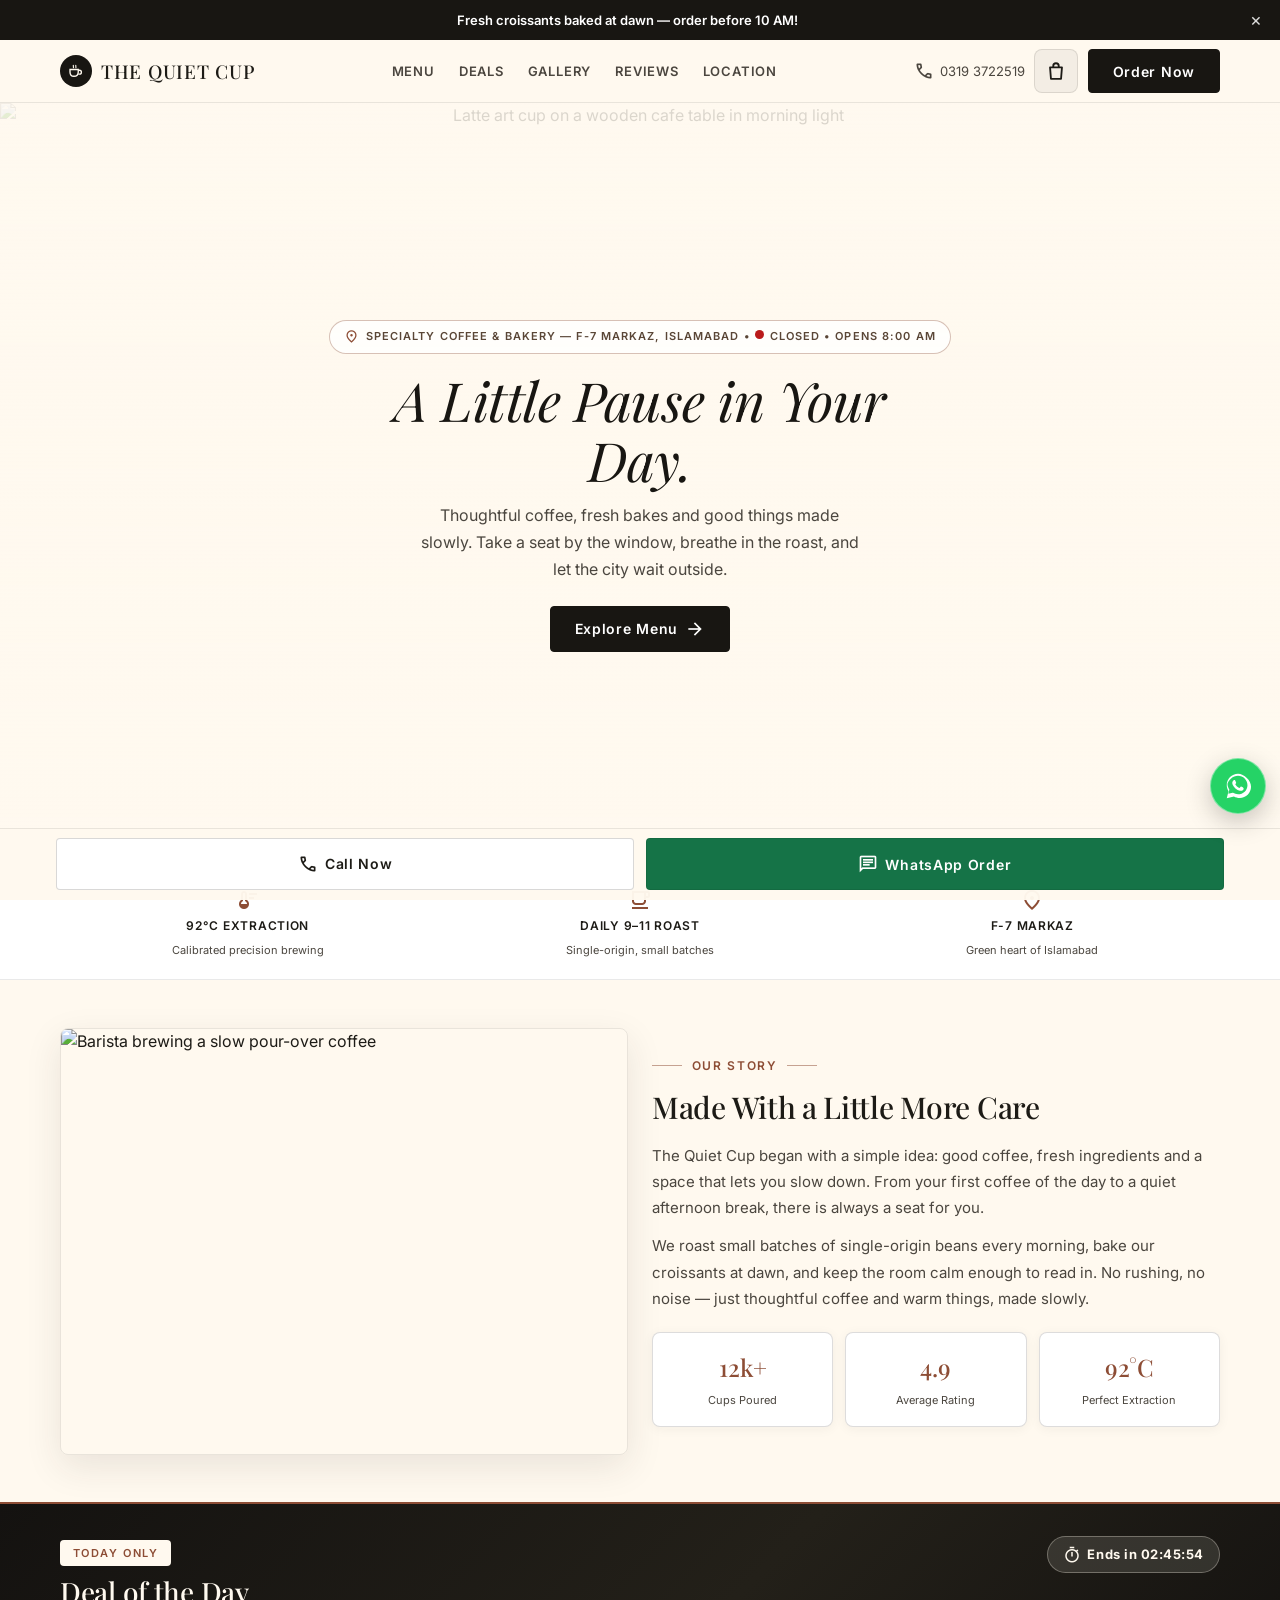
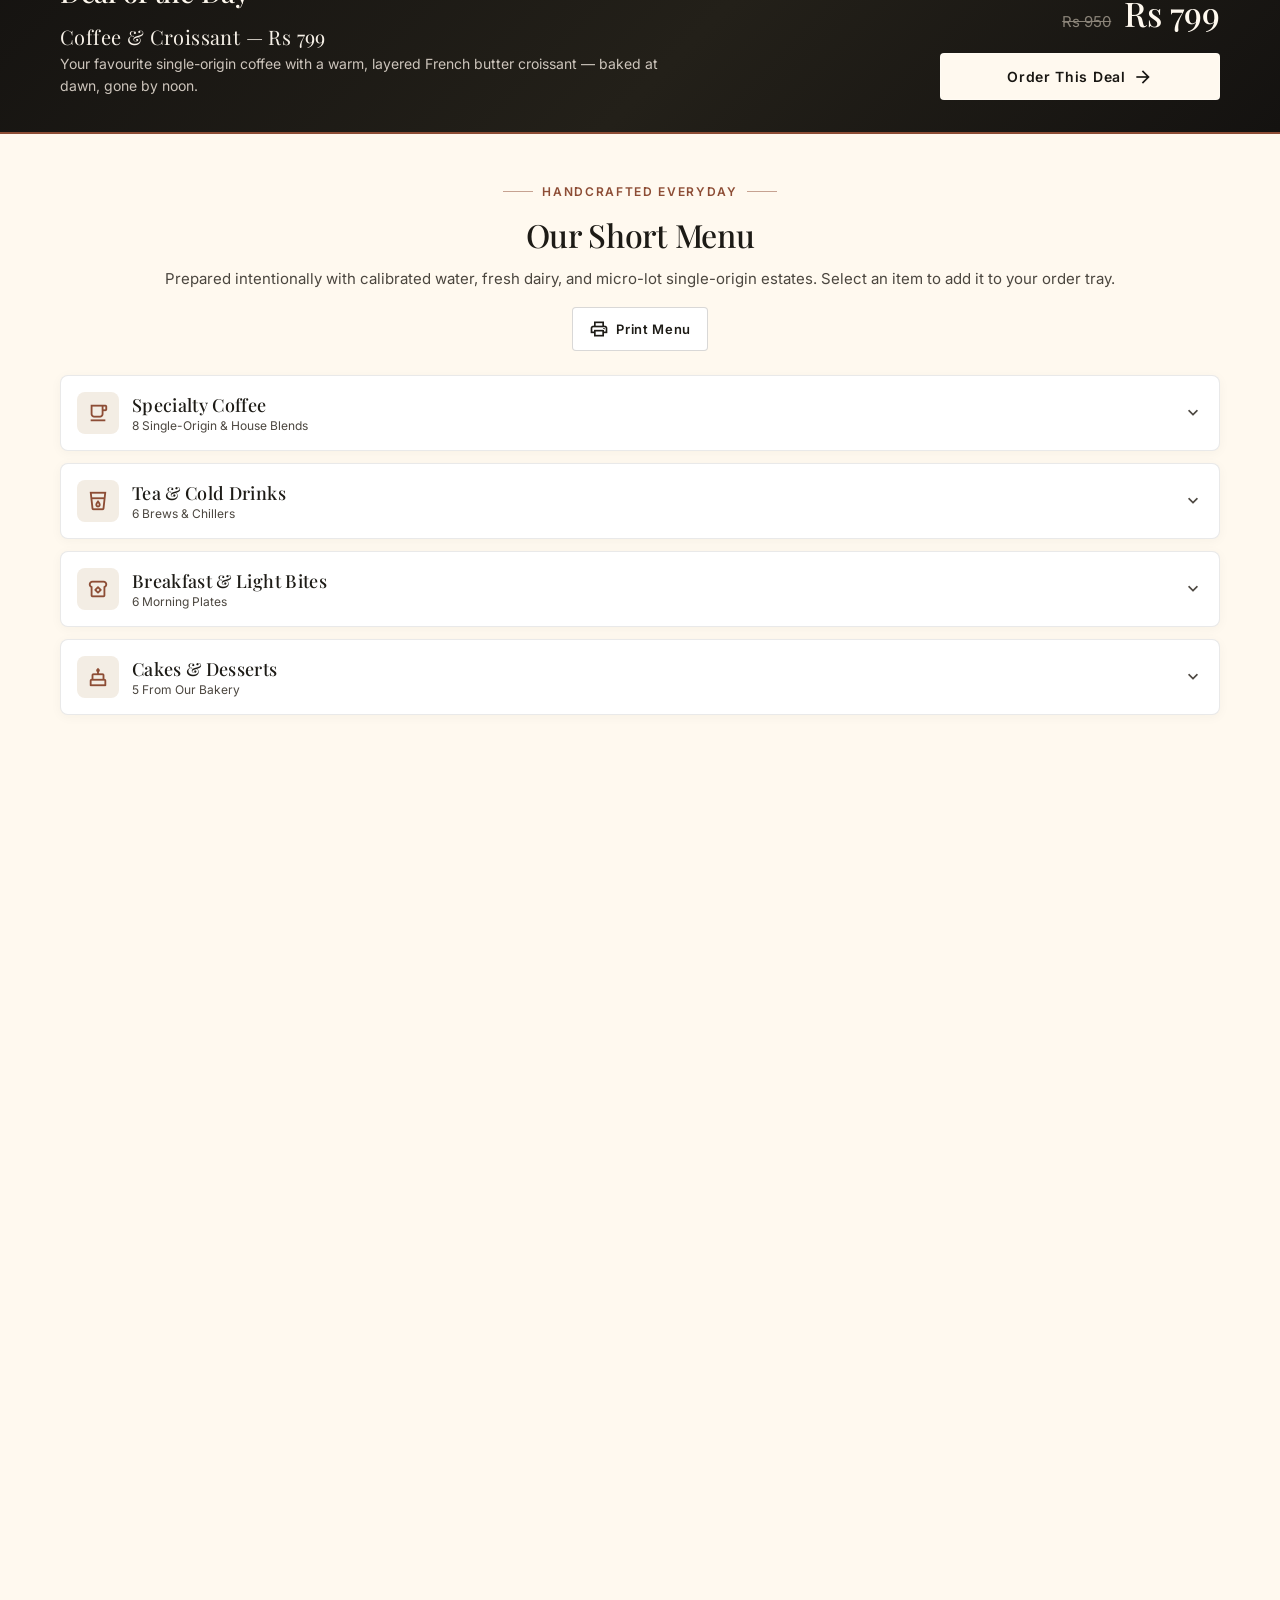
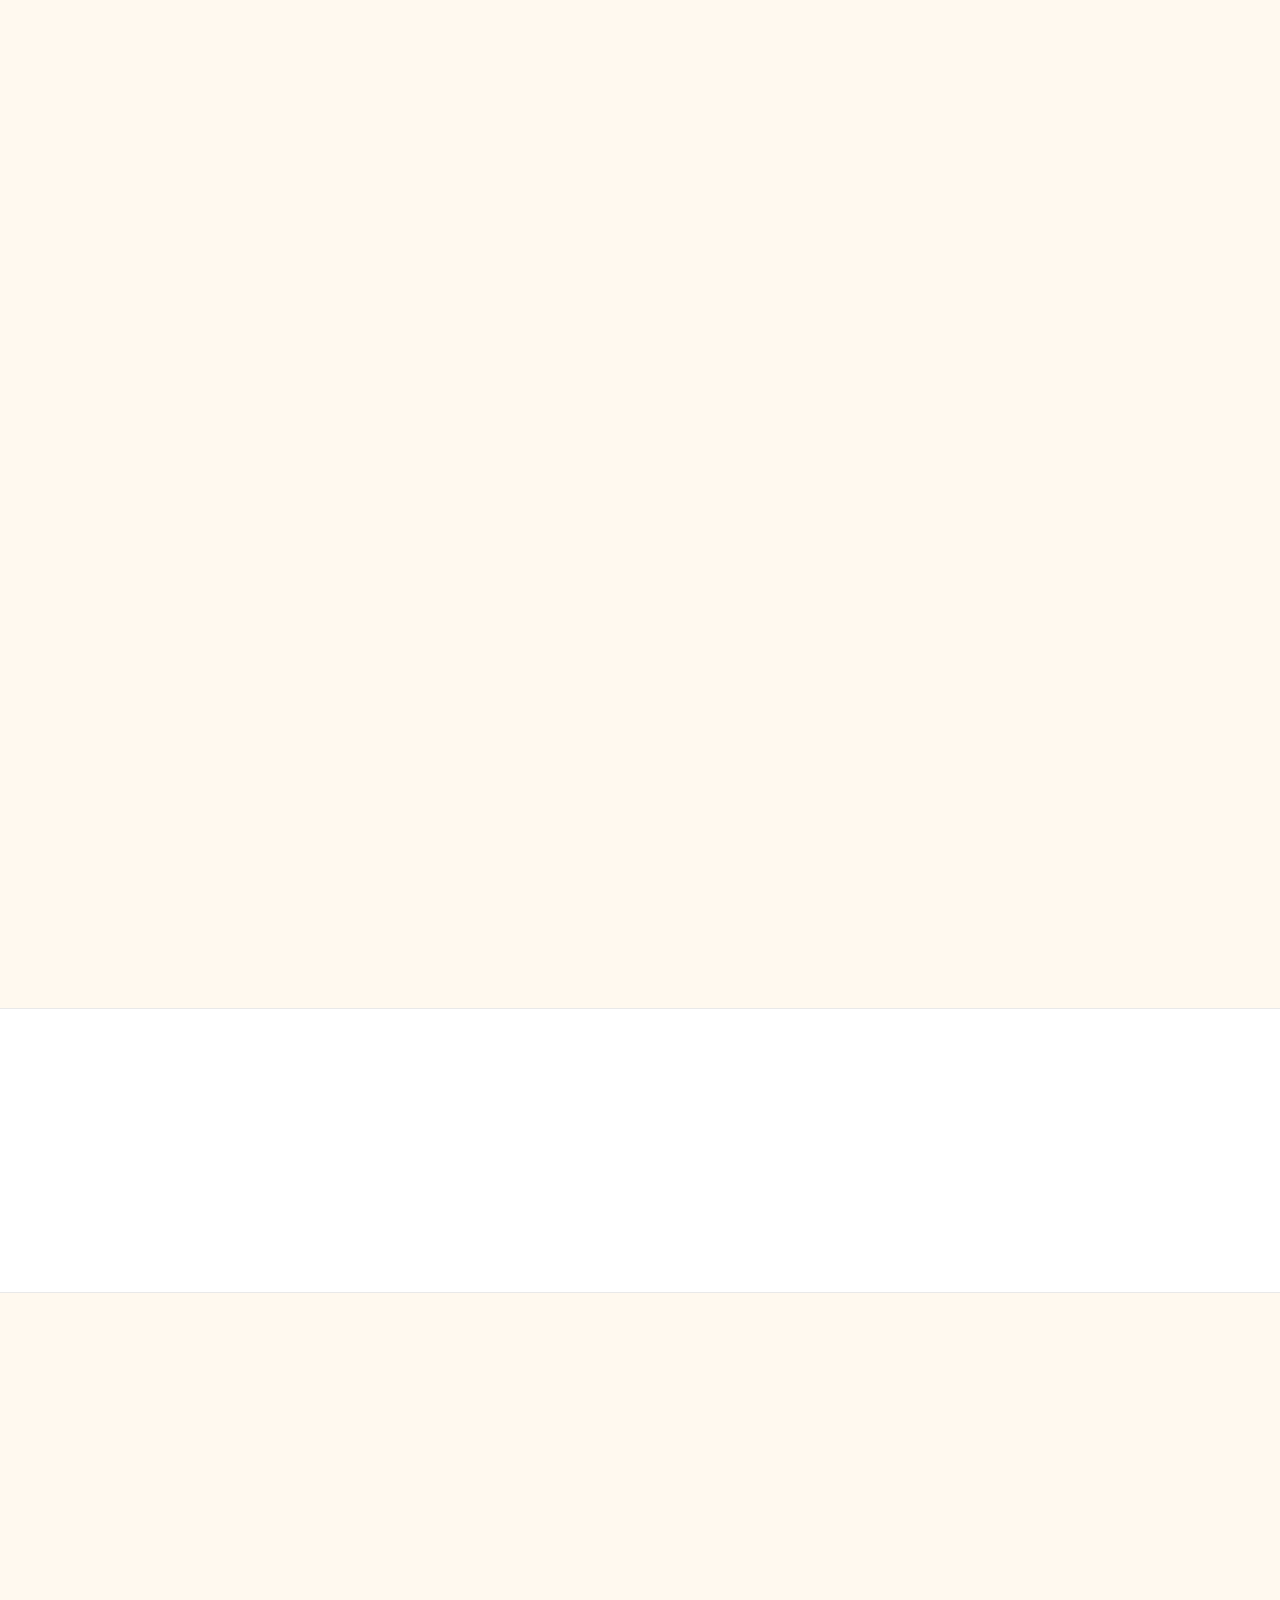
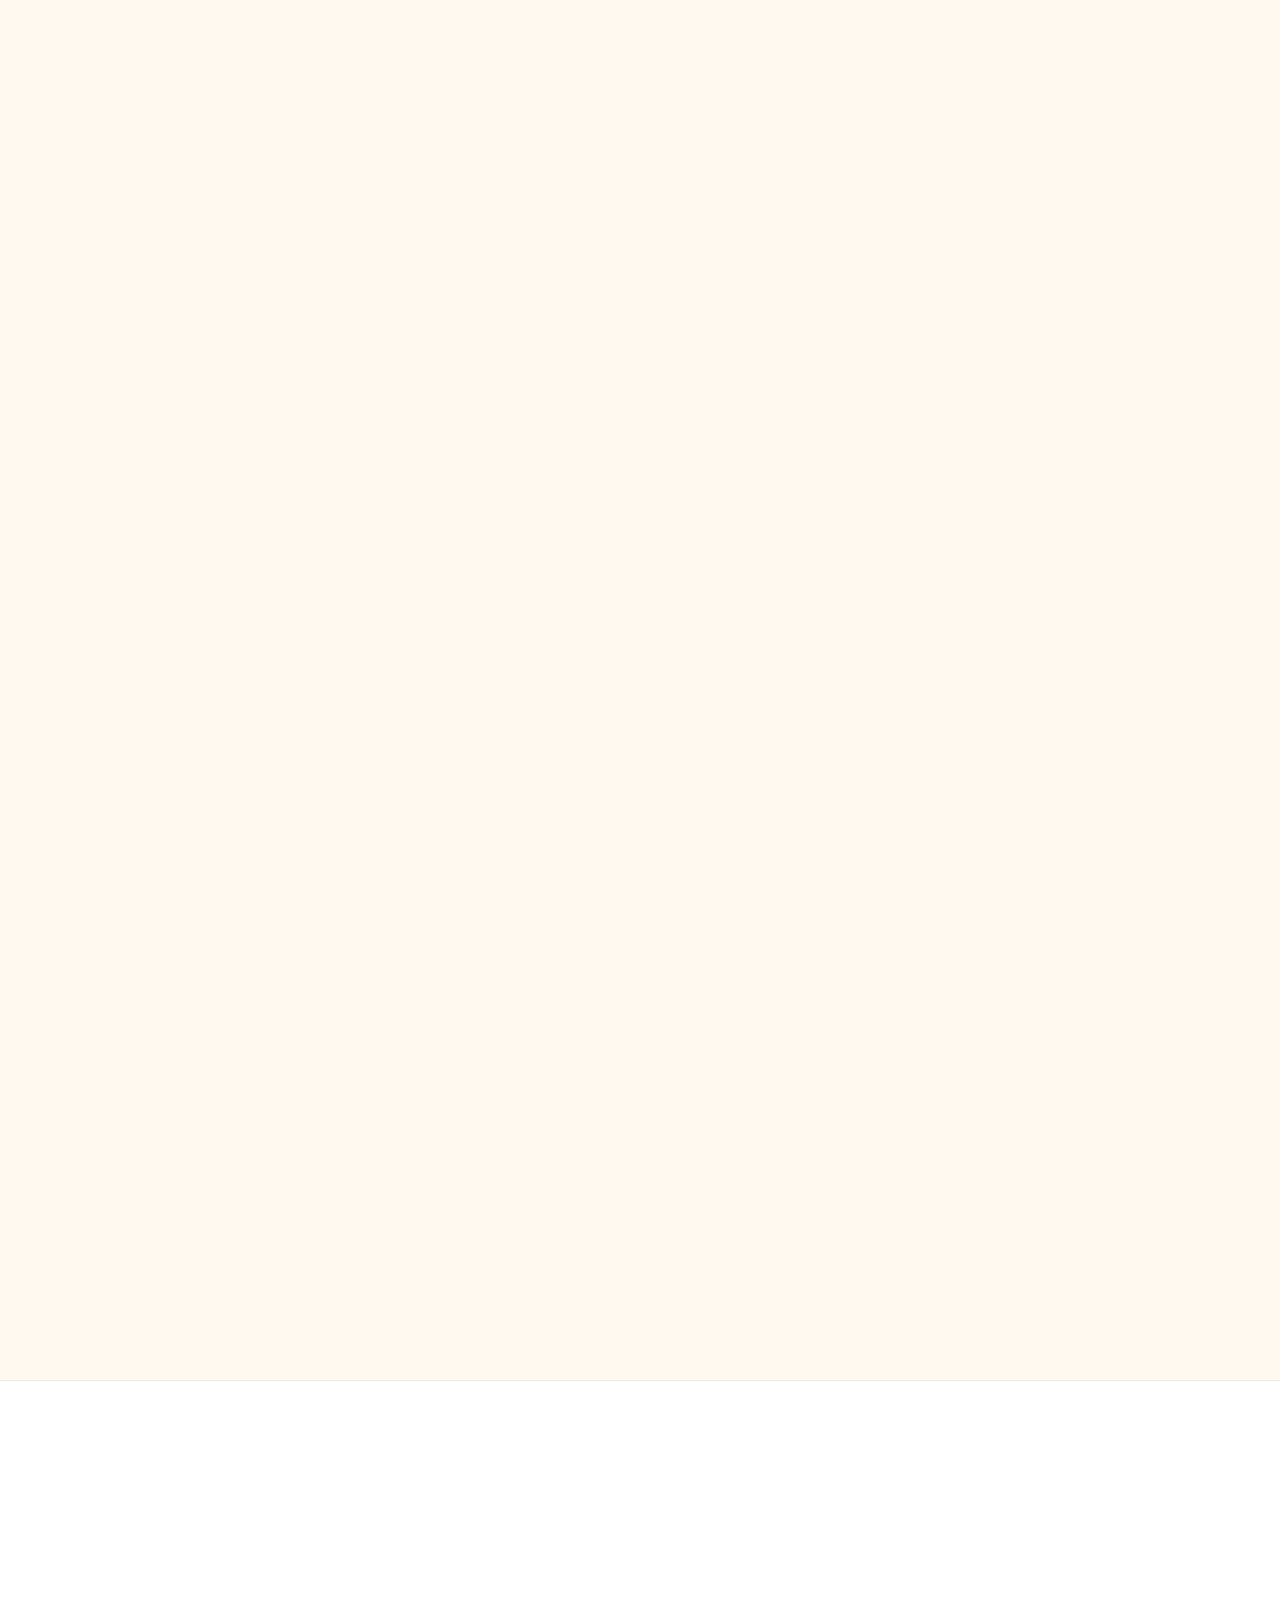
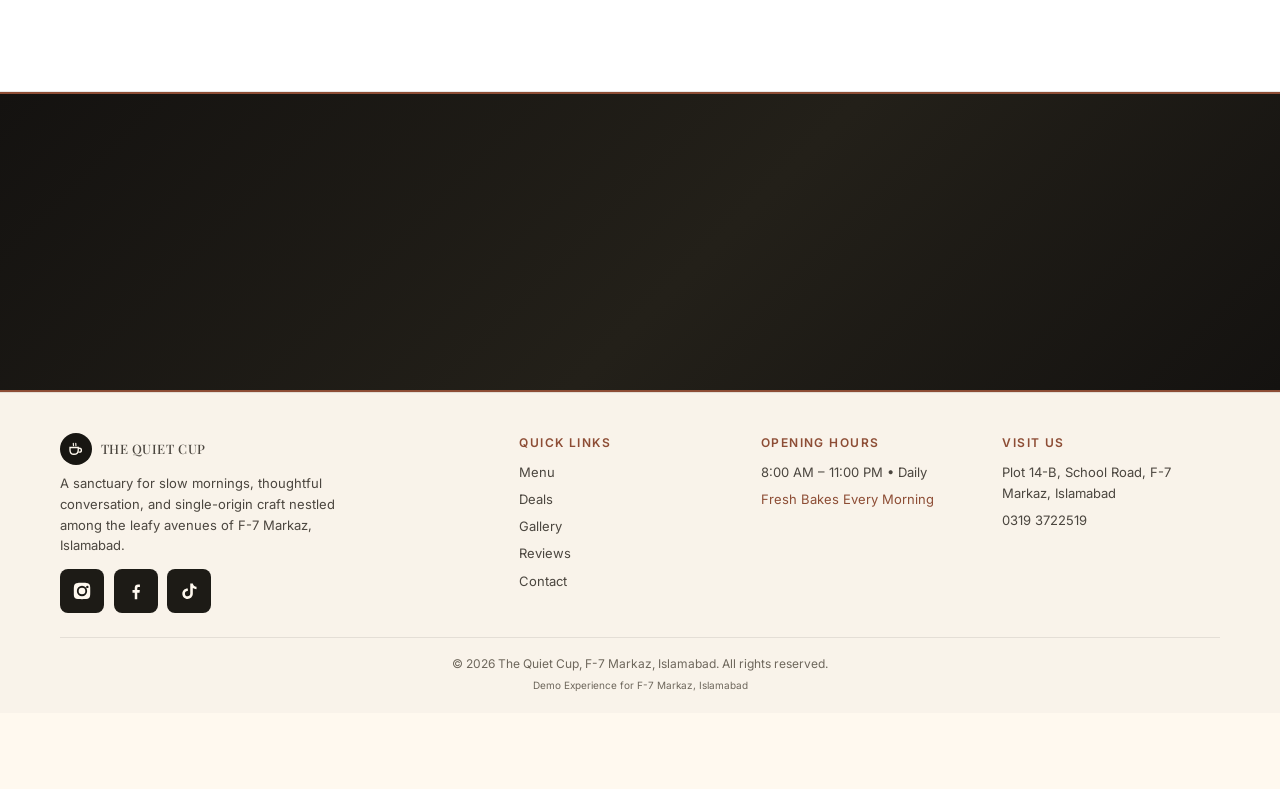
==== commit 7198e177: "Fix: cart remove button data-x attribute (22 Oct 2026)" ====
--- a/templates/cafe/index.html
+++ b/templates/cafe/index.html
@@ -773,7 +773,7 @@
     var q=e.target.closest("[data-q]");
     if(q){changeQty(q.getAttribute("data-id"),parseInt(q.getAttribute("data-q"),10));return}
     var x=e.target.closest("[data-x]");
-    if(x){removeItem(x.getAttribute("data-id"));return}
+    if(x){removeItem(x.getAttribute("data-x"));return}
     if(e.target.closest("#cartBtn,#hdOrder,#barWa")){e.preventDefault();openDrawer();return}
     if(e.target.closest("#drClose")||e.target.id==="drawerOv"){closeDrawer();return}
     if(e.target.closest("#browseBtn")){closeDrawer();document.getElementById("menu").scrollIntoView({behavior:"smooth"});return}
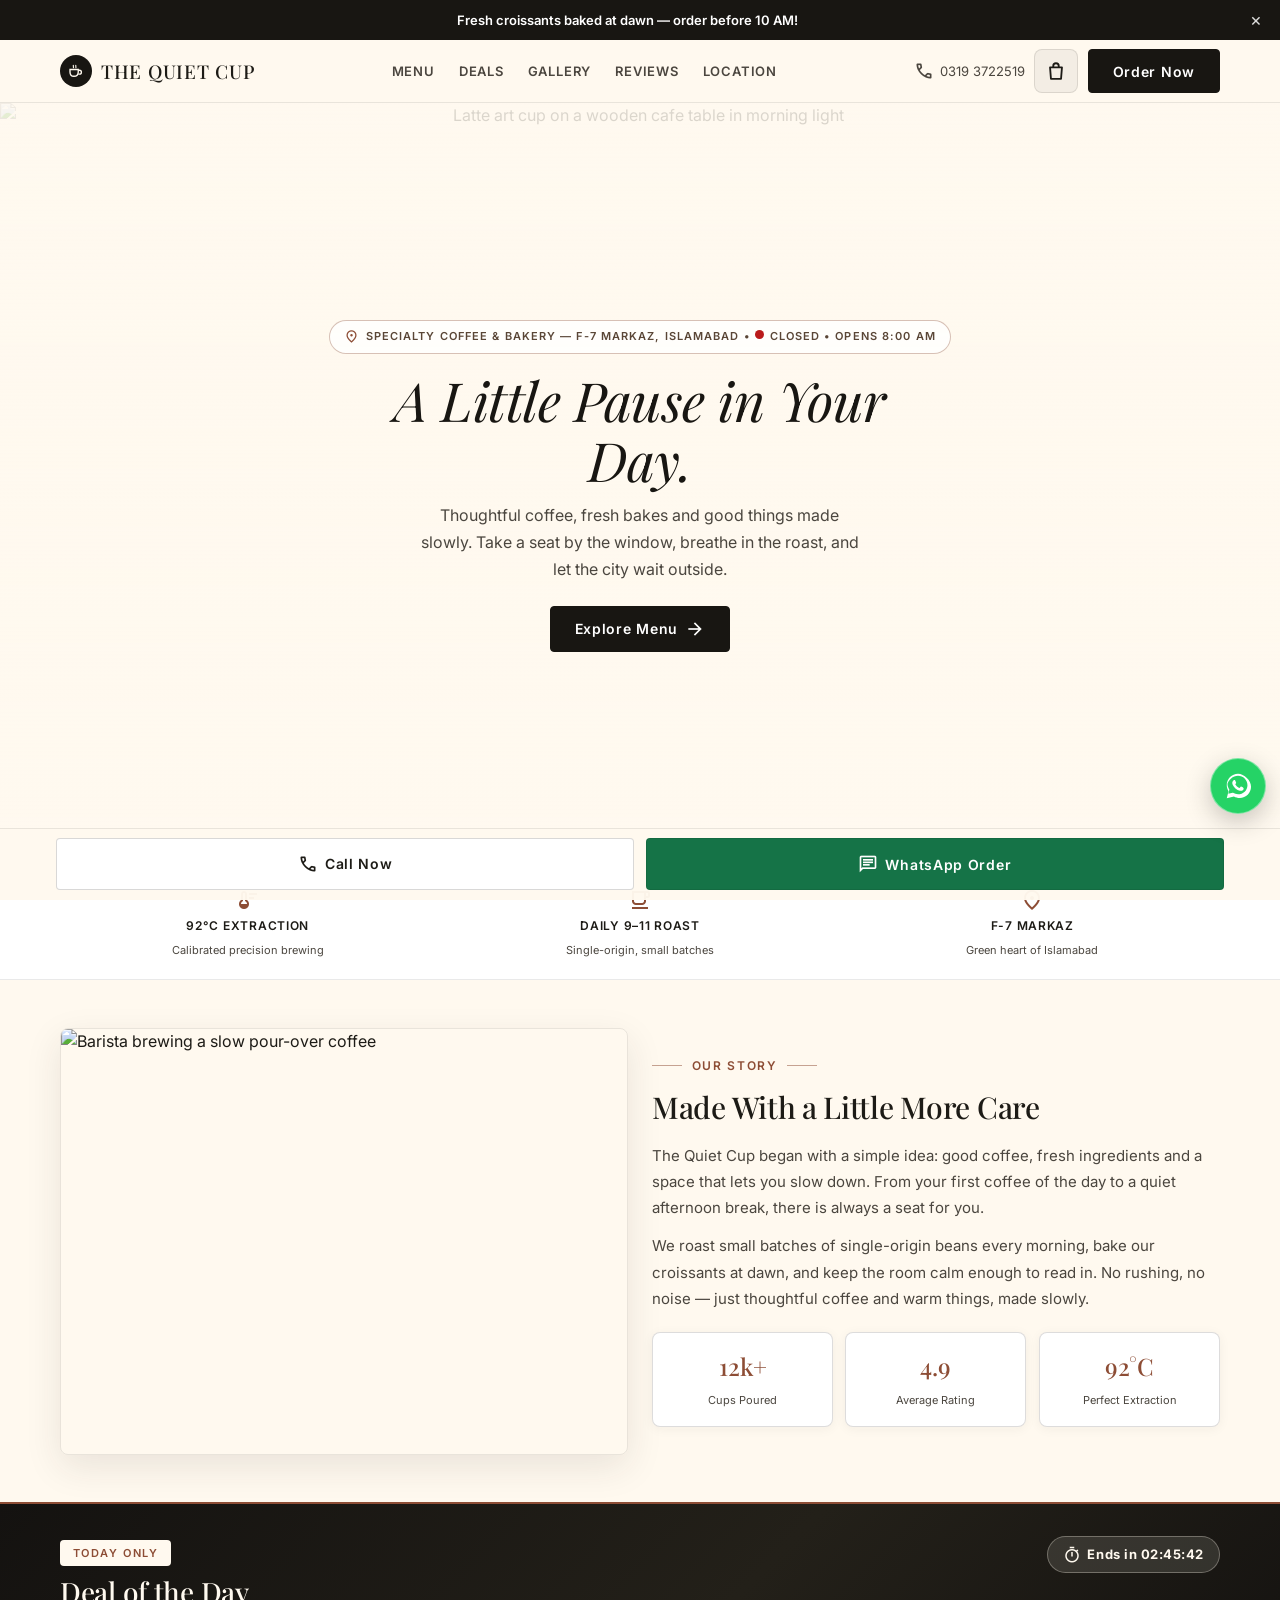
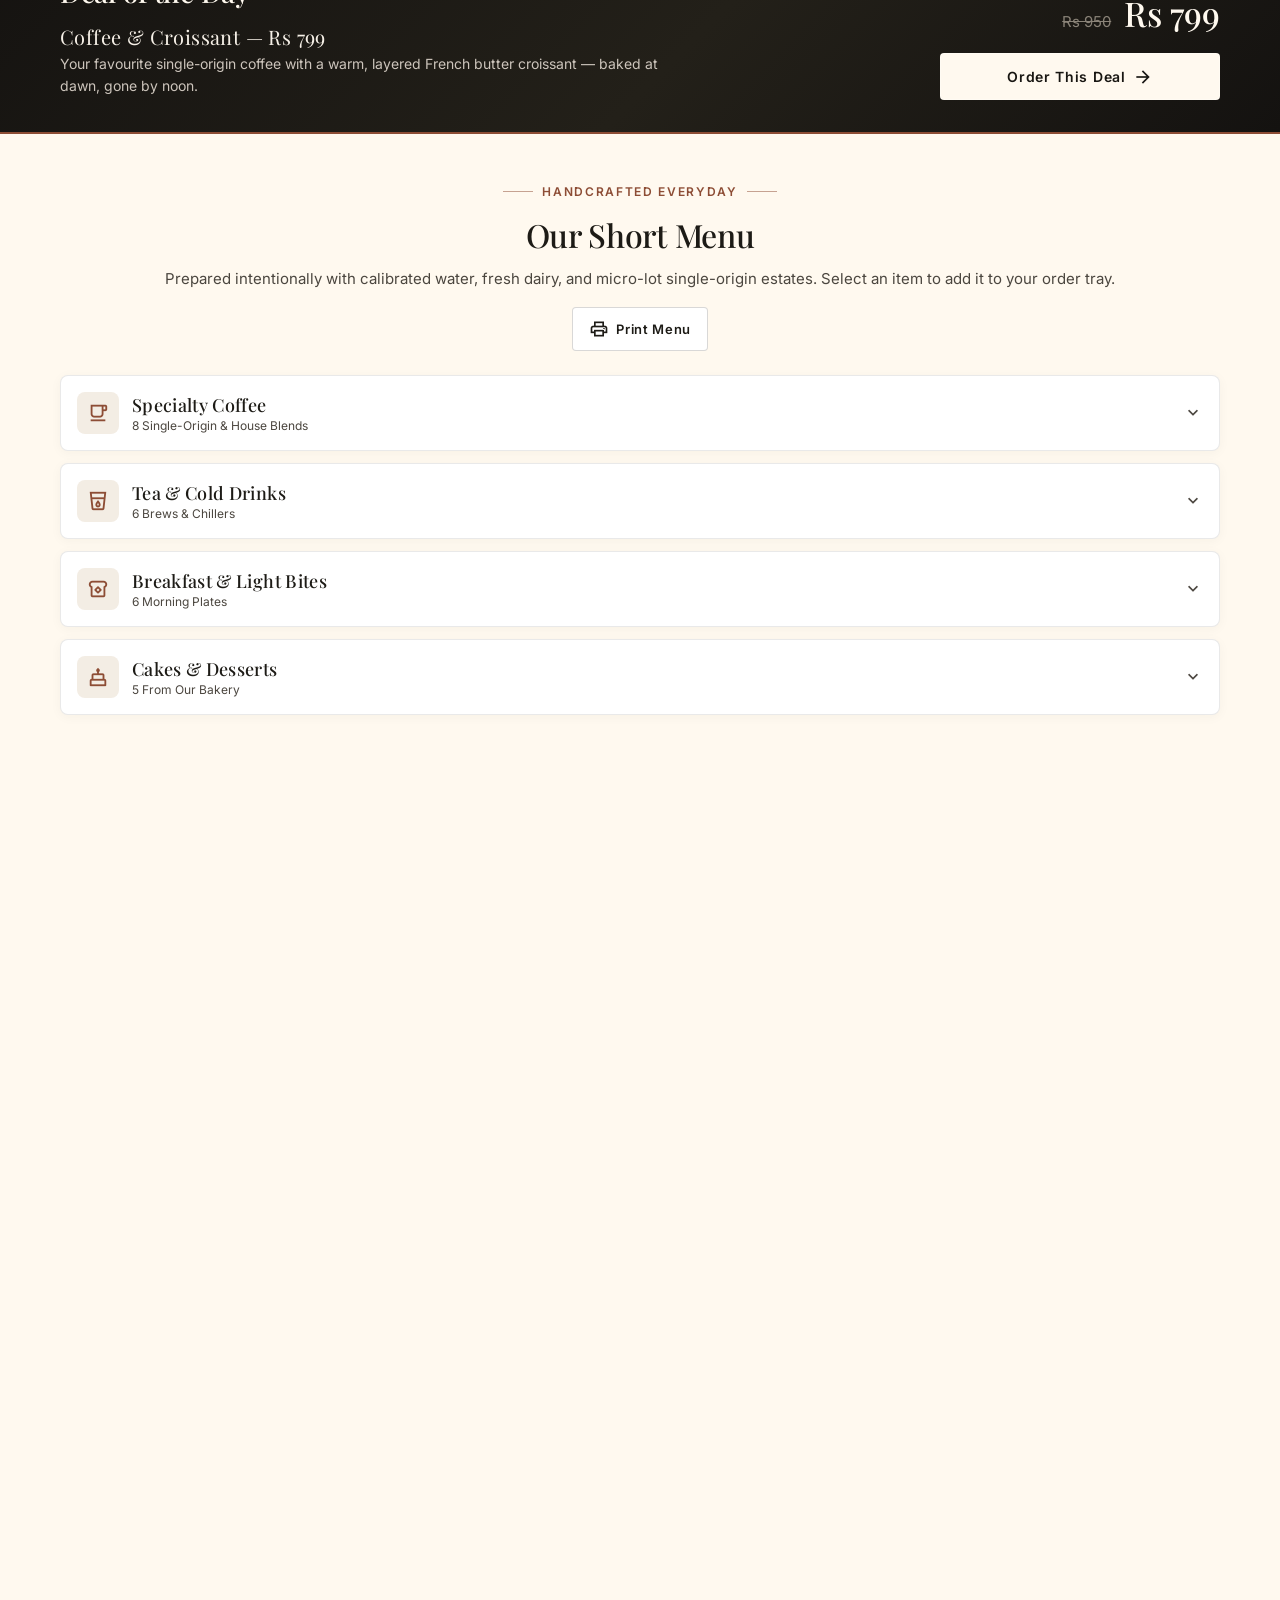
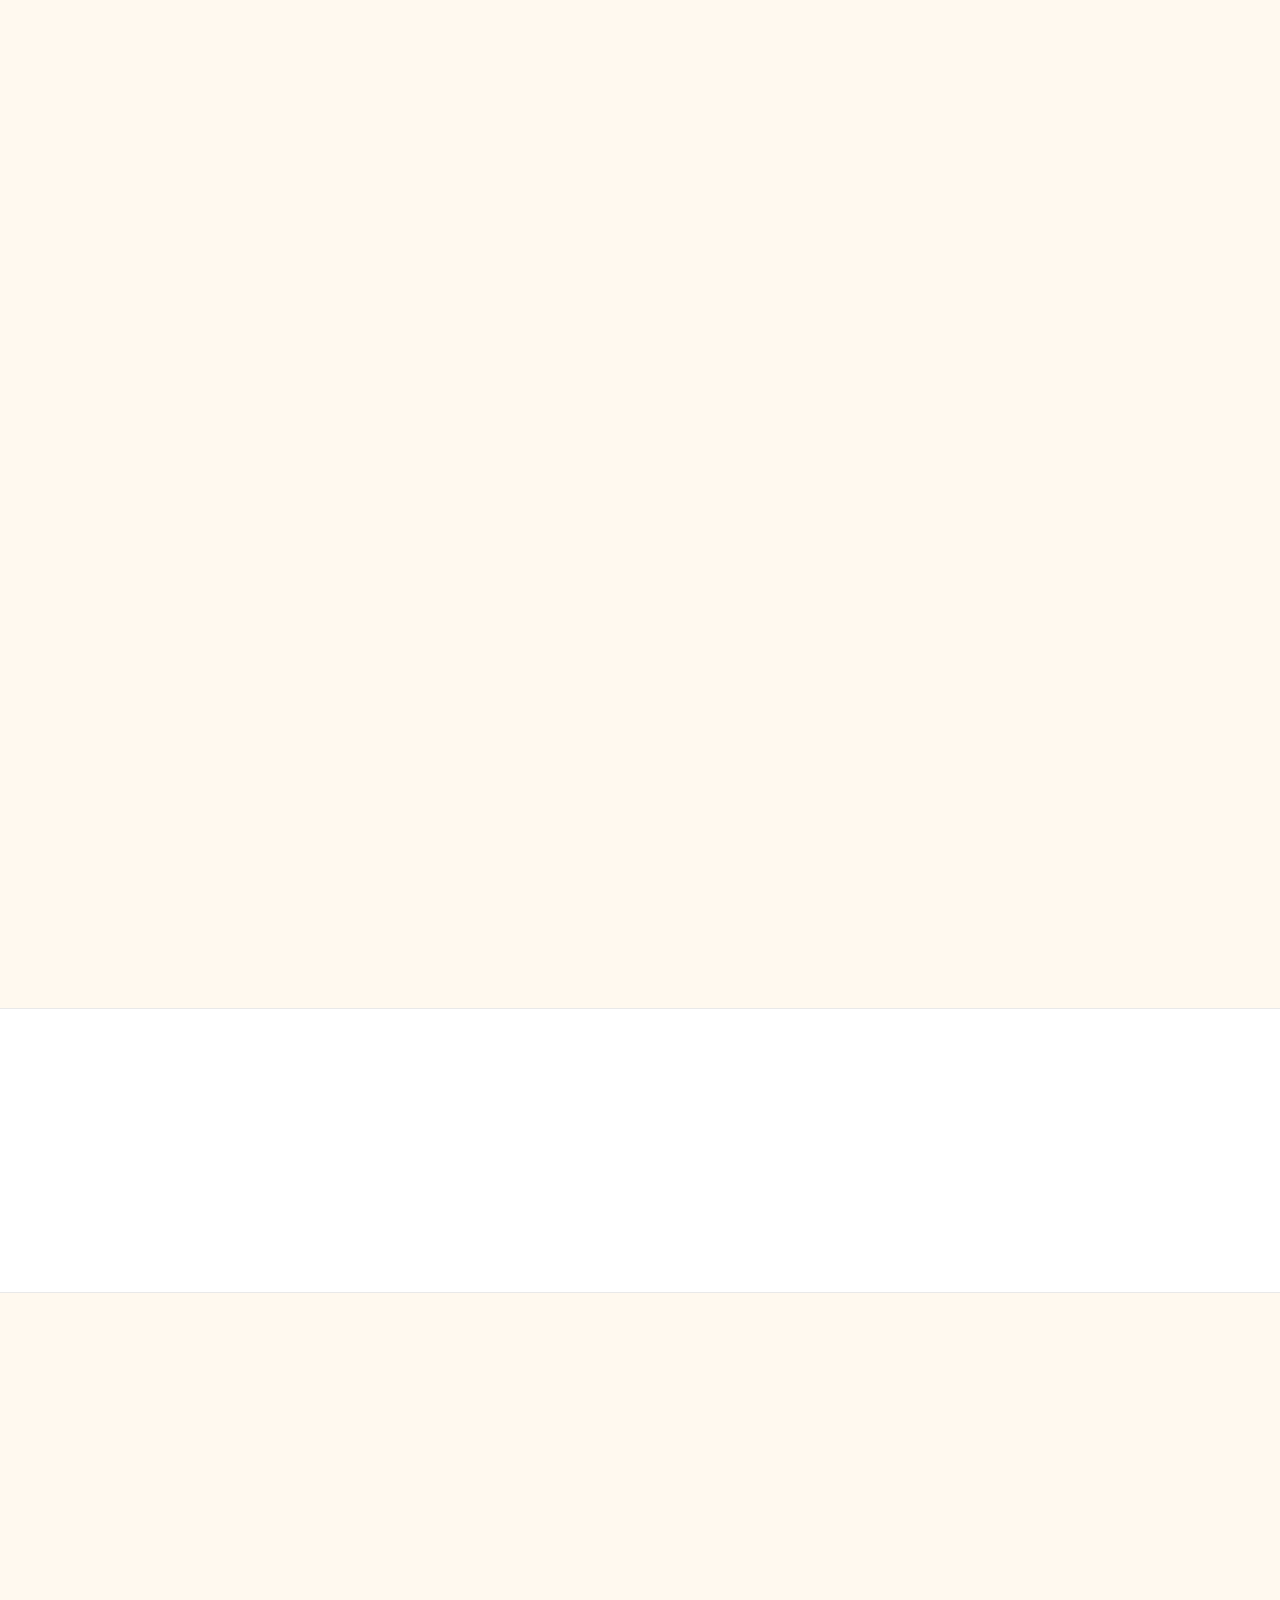
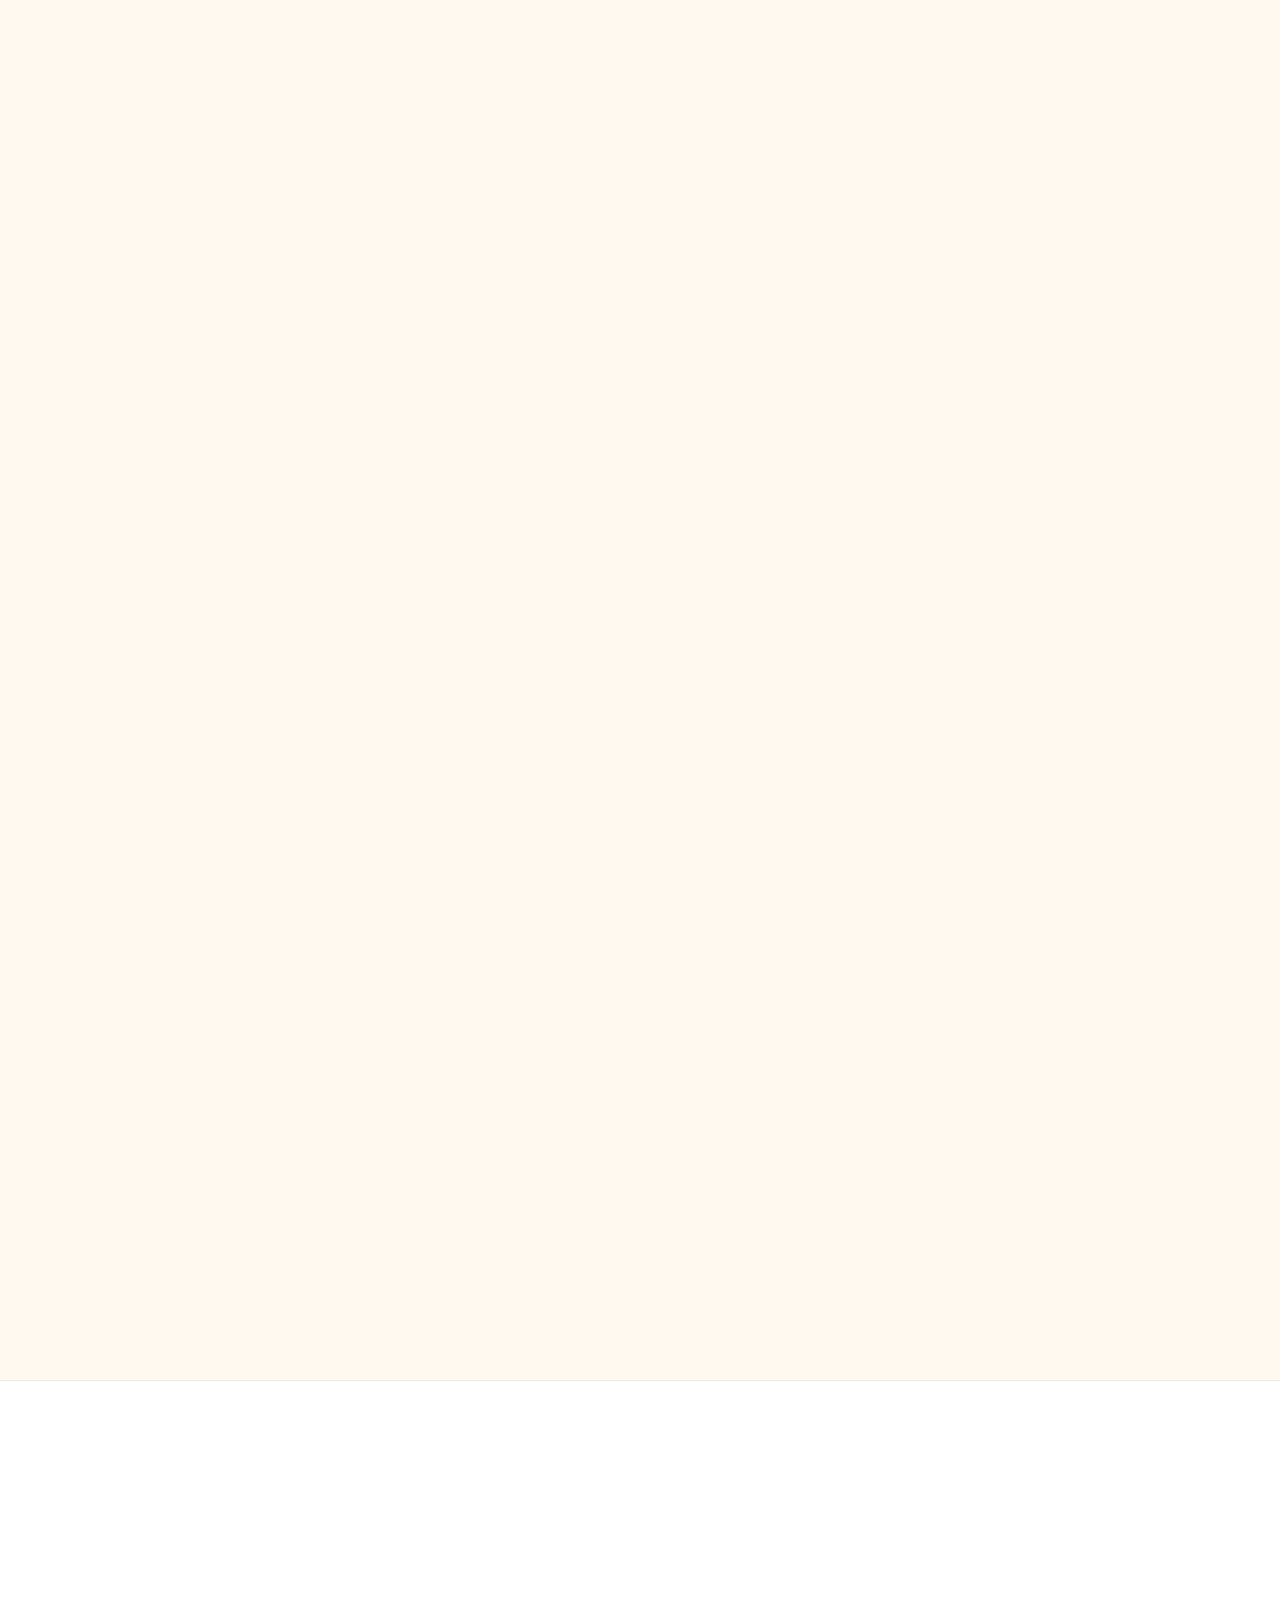
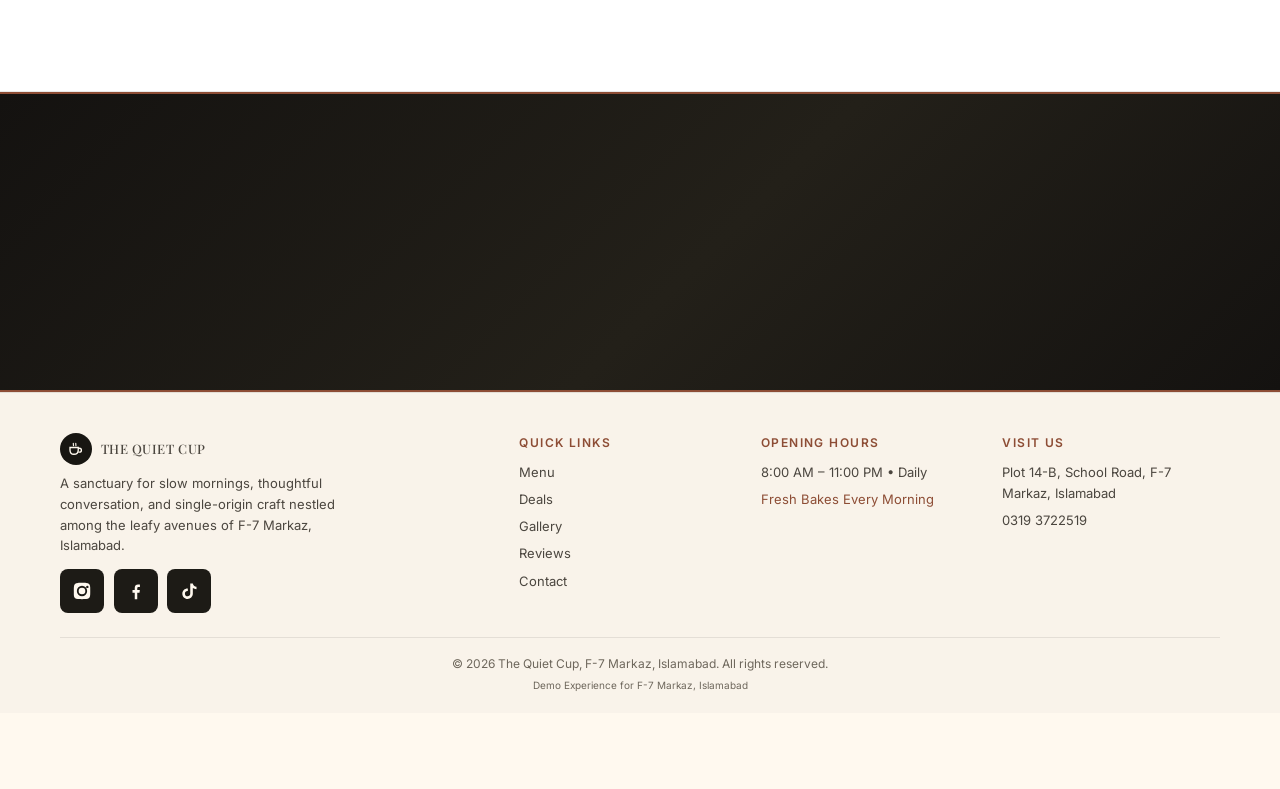
==== commit b3aa6d03: "Per-section animations + no-flicker (22 Oct 2026)" ====
--- a/templates/cafe/index.html
+++ b/templates/cafe/index.html
@@ -262,8 +262,15 @@
 /* ---------- premium animations: transform/opacity only (GPU) ---------- */
 @keyframes kb{from{transform:scale(1)}to{transform:scale(1.08)}}
 .hero-bg img{animation:kb 18s ease-in-out infinite alternate;will-change:transform}
-.rv{opacity:0;transform:translateY(24px);transition:opacity .6s ease-out,transform .6s ease-out}
-.rv-on{opacity:1;transform:none}
+.rv{opacity:0;transition:opacity .7s ease-out,transform .7s ease-out;will-change:opacity,transform}
+.rv-up{transform:translateY(32px)}
+.rv-left{transform:translateX(-40px)}
+.rv-right{transform:translateX(40px)}
+.rv-zoom{transform:scale(.92)}
+.rv-fade{transform:none}
+.rv-on{opacity:1!important;transform:none!important}
+/* No-flicker: only hide when JS confirms */
+.no-js .rv{opacity:1!important;transform:none!important}
 section.block{content-visibility:auto;contain-intrinsic-size:800px}
 header.site.scrolled{box-shadow:0 6px 24px rgba(45,42,38,.12)}
 @media(hover:hover){
@@ -386,7 +393,7 @@
 
 </style>
 </head>
-<body>
+<body class="no-js">
 
 <div class="annbar" id="annBar" hidden><span id="annText"></span><button class="ann-x" id="annX" aria-label="Dismiss announcement">&times;</button></div>
 
@@ -904,12 +911,26 @@
 
 /* ---------- premium animations: scroll reveal, stat count-up, header shadow ---------- */
 function initAnims(c){
-  if(c.theme&&c.theme.animations===false)return; /* admin toggle off: no-anim class kills all CSS motion */
-  if(!("IntersectionObserver" in window))return; /* ancient browser: leave content static & visible */
-  var groups=[".sec-head",".deal-card",".gcard",".stat",".step",".chip","#faqAcc .acc","#location .loc-card","#qrBox","#reservation"],targets=[];
-  groups.forEach(function(sel){
-    Array.prototype.forEach.call(document.querySelectorAll(sel),function(el,i){
-      el.classList.add("rv");el.style.transitionDelay=((i%4)*80)+"ms";targets.push(el);
+  document.body.classList.remove('no-js');
+  if(c.theme&&c.theme.animations===false)return;
+  if(!("IntersectionObserver" in window))return;
+  var animMap=[
+    [".sec-head","rv-up"],
+    [".deal-card","rv-zoom"],
+    [".gcard","rv-up"],
+    [".stat","rv-zoom"],
+    [".step","rv-left"],
+    [".chip","rv-fade"],
+    ["#faqAcc .acc","rv-up"],
+    ["#location .loc-card","rv-right"],
+    ["#qrBox","rv-zoom"],
+    ["#reservation","rv-up"],
+    [".menu-cat","rv-left"],
+    [".rev","rv-right"]
+  ],targets=[];
+  animMap.forEach(function(pair){
+    Array.prototype.forEach.call(document.querySelectorAll(pair[0]),function(el,i){
+      el.classList.add("rv",pair[1]);el.style.transitionDelay=((i%4)*90)+"ms";targets.push(el);
     });
   });
   var io=new IntersectionObserver(function(es){
@@ -918,7 +939,7 @@
       var el=e.target;io.unobserve(el);el.classList.add("rv-on");
       var b=el.querySelector("[data-count]");if(b)countUp(b);
     });
-  },{threshold:.12,rootMargin:"0px 0px -30px 0px"});
+  },{threshold:.1,rootMargin:"0px 0px -40px 0px"});
   targets.forEach(function(el){io.observe(el)});
   var hd=document.querySelector("header.site"),tick=false;
   function sh(){if(hd)hd.classList.toggle("scrolled",window.scrollY>10);tick=false}
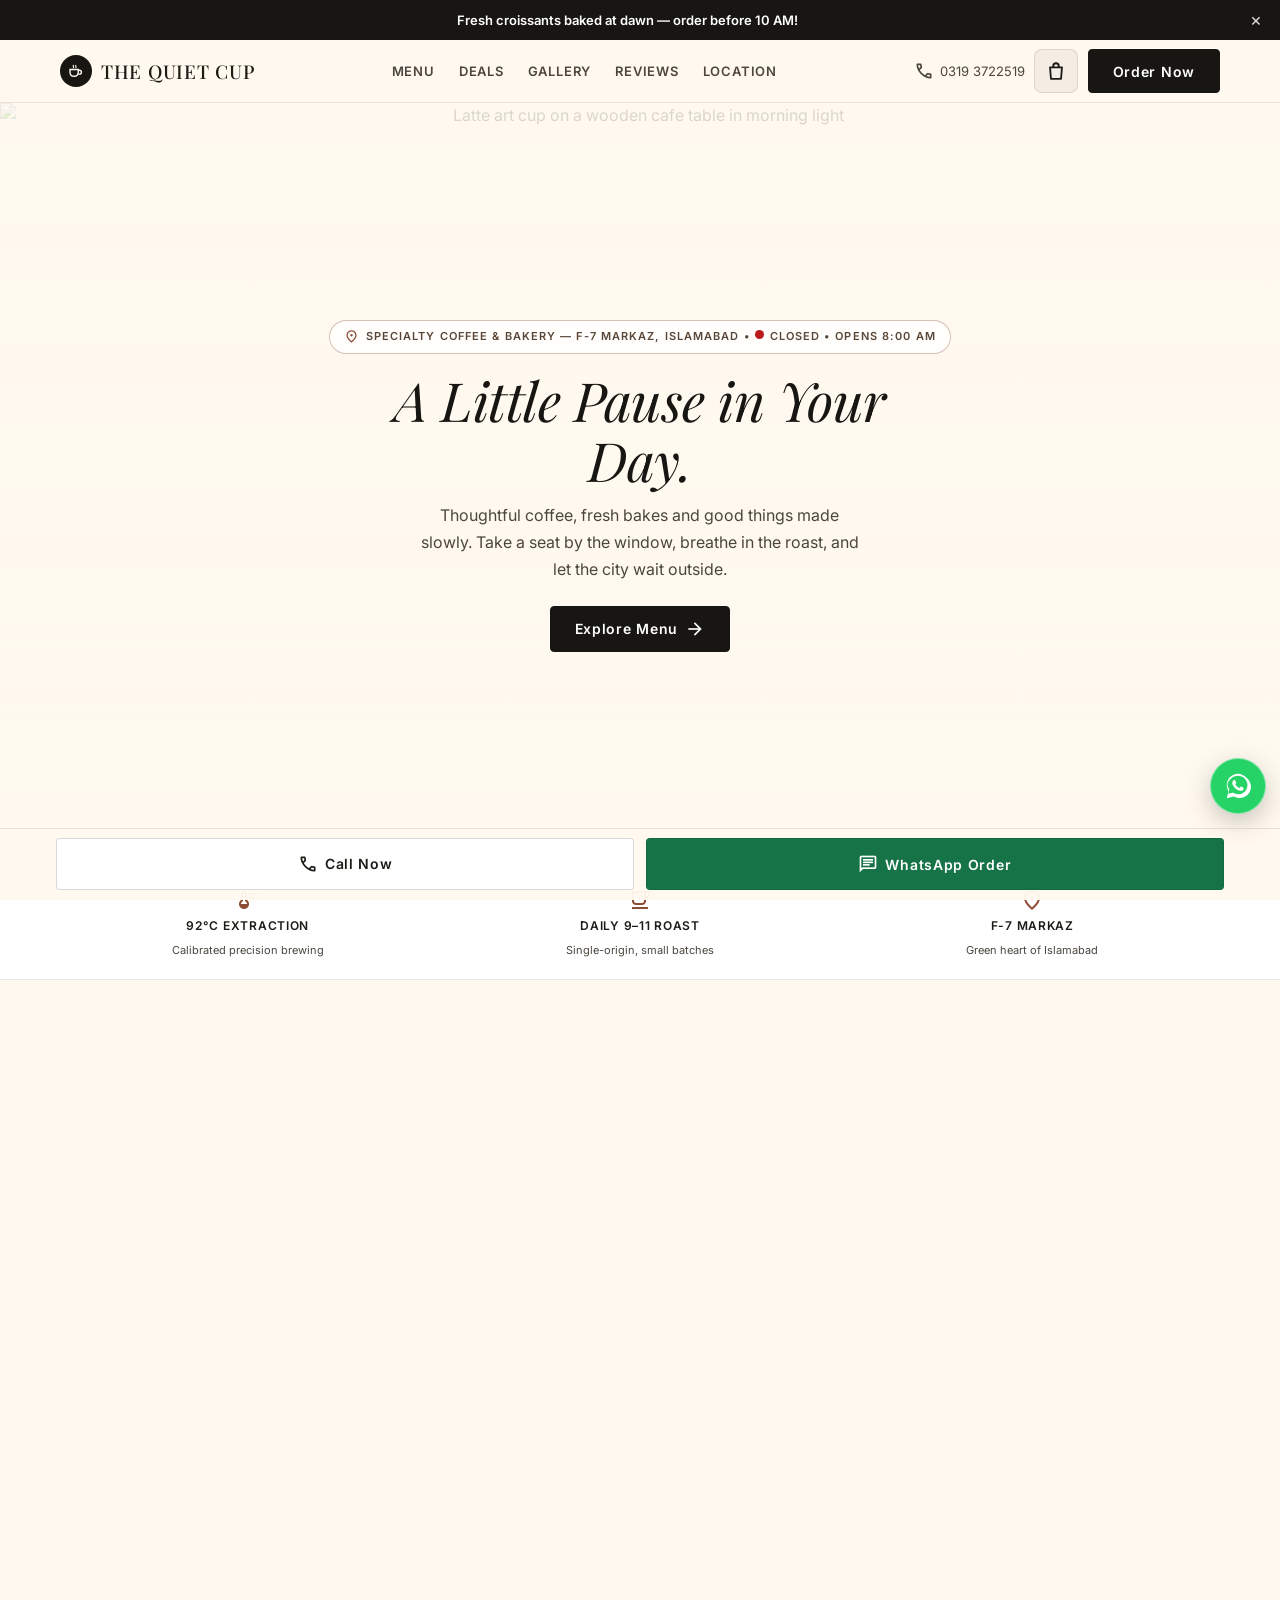
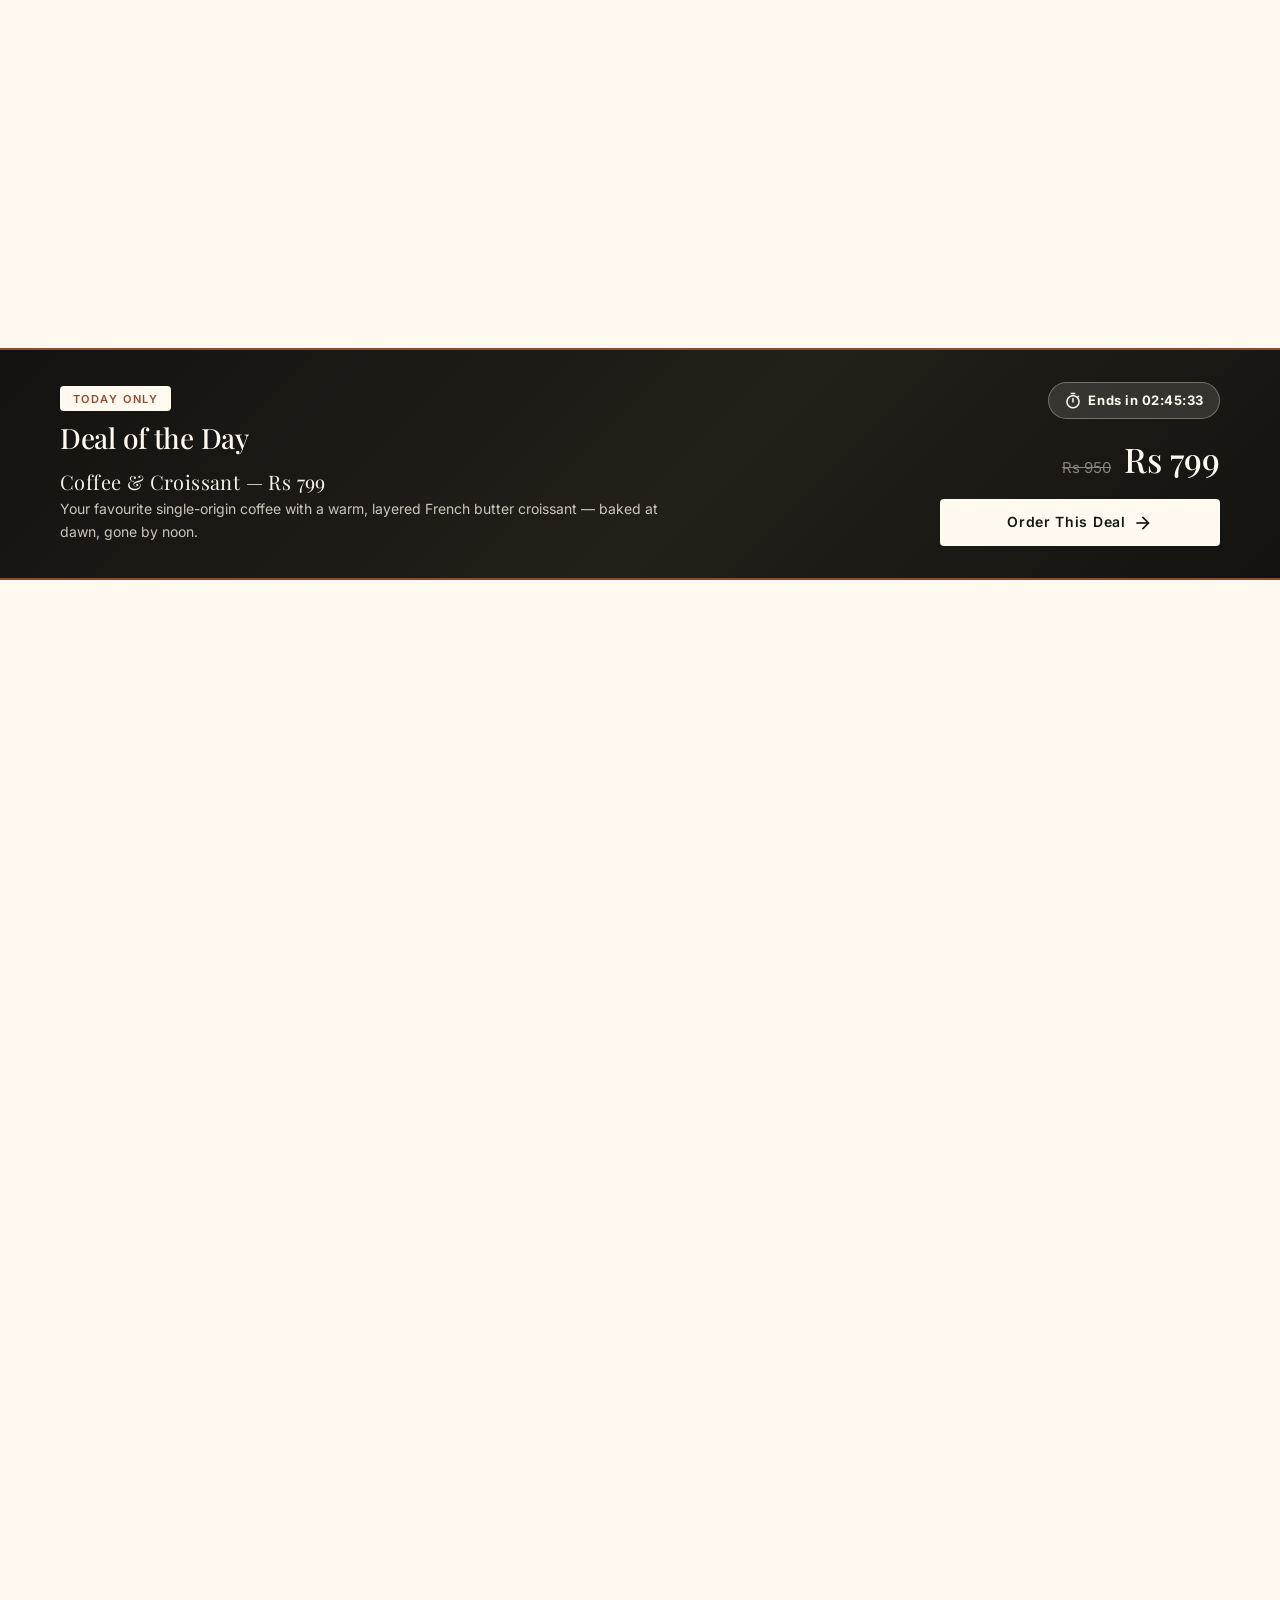
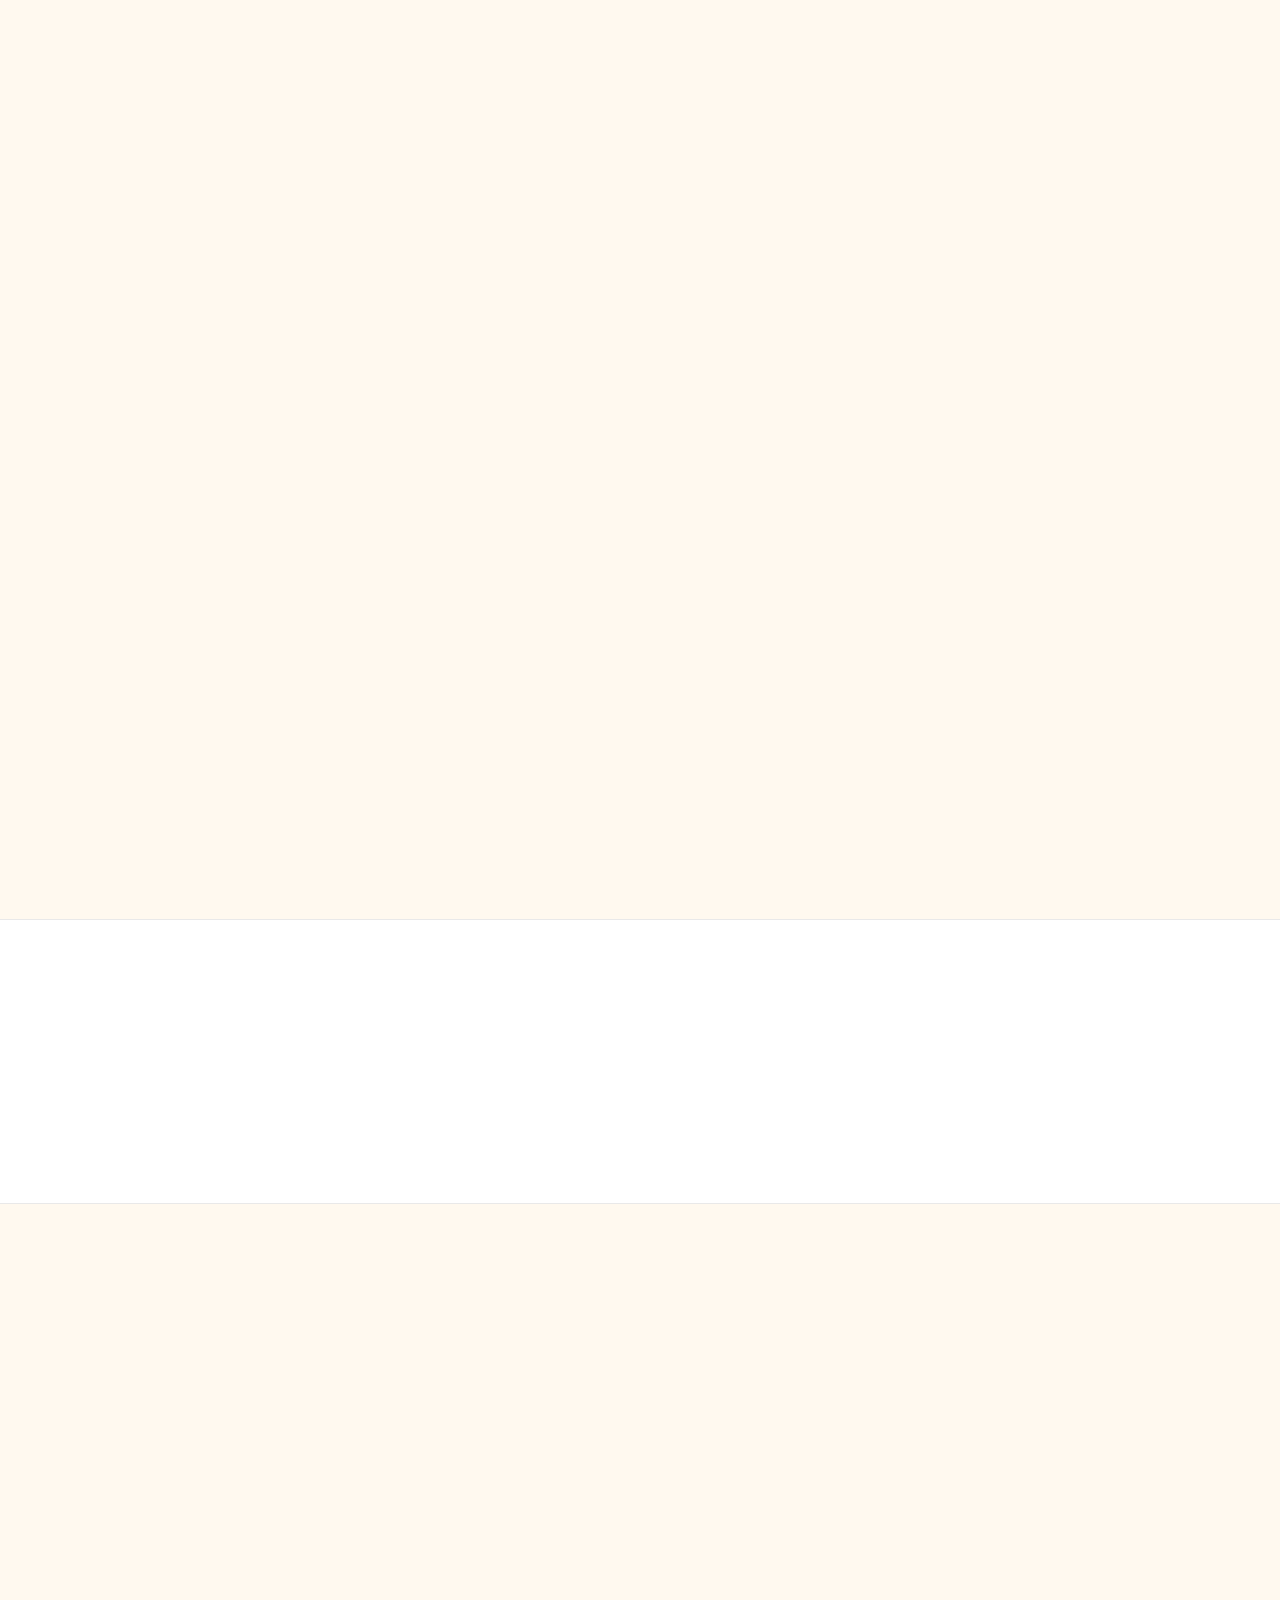
==== commit fbb7c594: "Fix flicker: no more no-js flash" ====
--- a/templates/cafe/index.html
+++ b/templates/cafe/index.html
@@ -262,7 +262,8 @@
 /* ---------- premium animations: transform/opacity only (GPU) ---------- */
 @keyframes kb{from{transform:scale(1)}to{transform:scale(1.08)}}
 .hero-bg img{animation:kb 18s ease-in-out infinite alternate;will-change:transform}
-.rv{opacity:0;transition:opacity .7s ease-out,transform .7s ease-out;will-change:opacity,transform}
+.rv{transition:opacity .7s ease-out,transform .7s ease-out;will-change:opacity,transform}
+.rv-hide{opacity:0}
 .rv-up{transform:translateY(32px)}
 .rv-left{transform:translateX(-40px)}
 .rv-right{transform:translateX(40px)}
@@ -393,7 +394,7 @@
 
 </style>
 </head>
-<body class="no-js">
+<body>
 
 <div class="annbar" id="annBar" hidden><span id="annText"></span><button class="ann-x" id="annX" aria-label="Dismiss announcement">&times;</button></div>
 
@@ -911,7 +912,9 @@
 
 /* ---------- premium animations: scroll reveal, stat count-up, header shadow ---------- */
 function initAnims(c){
-  document.body.classList.remove('no-js');
+  document.querySelectorAll('.rv').forEach(function(el){
+    el.classList.add('rv-hide');
+  });
   if(c.theme&&c.theme.animations===false)return;
   if(!("IntersectionObserver" in window))return;
   var animMap=[
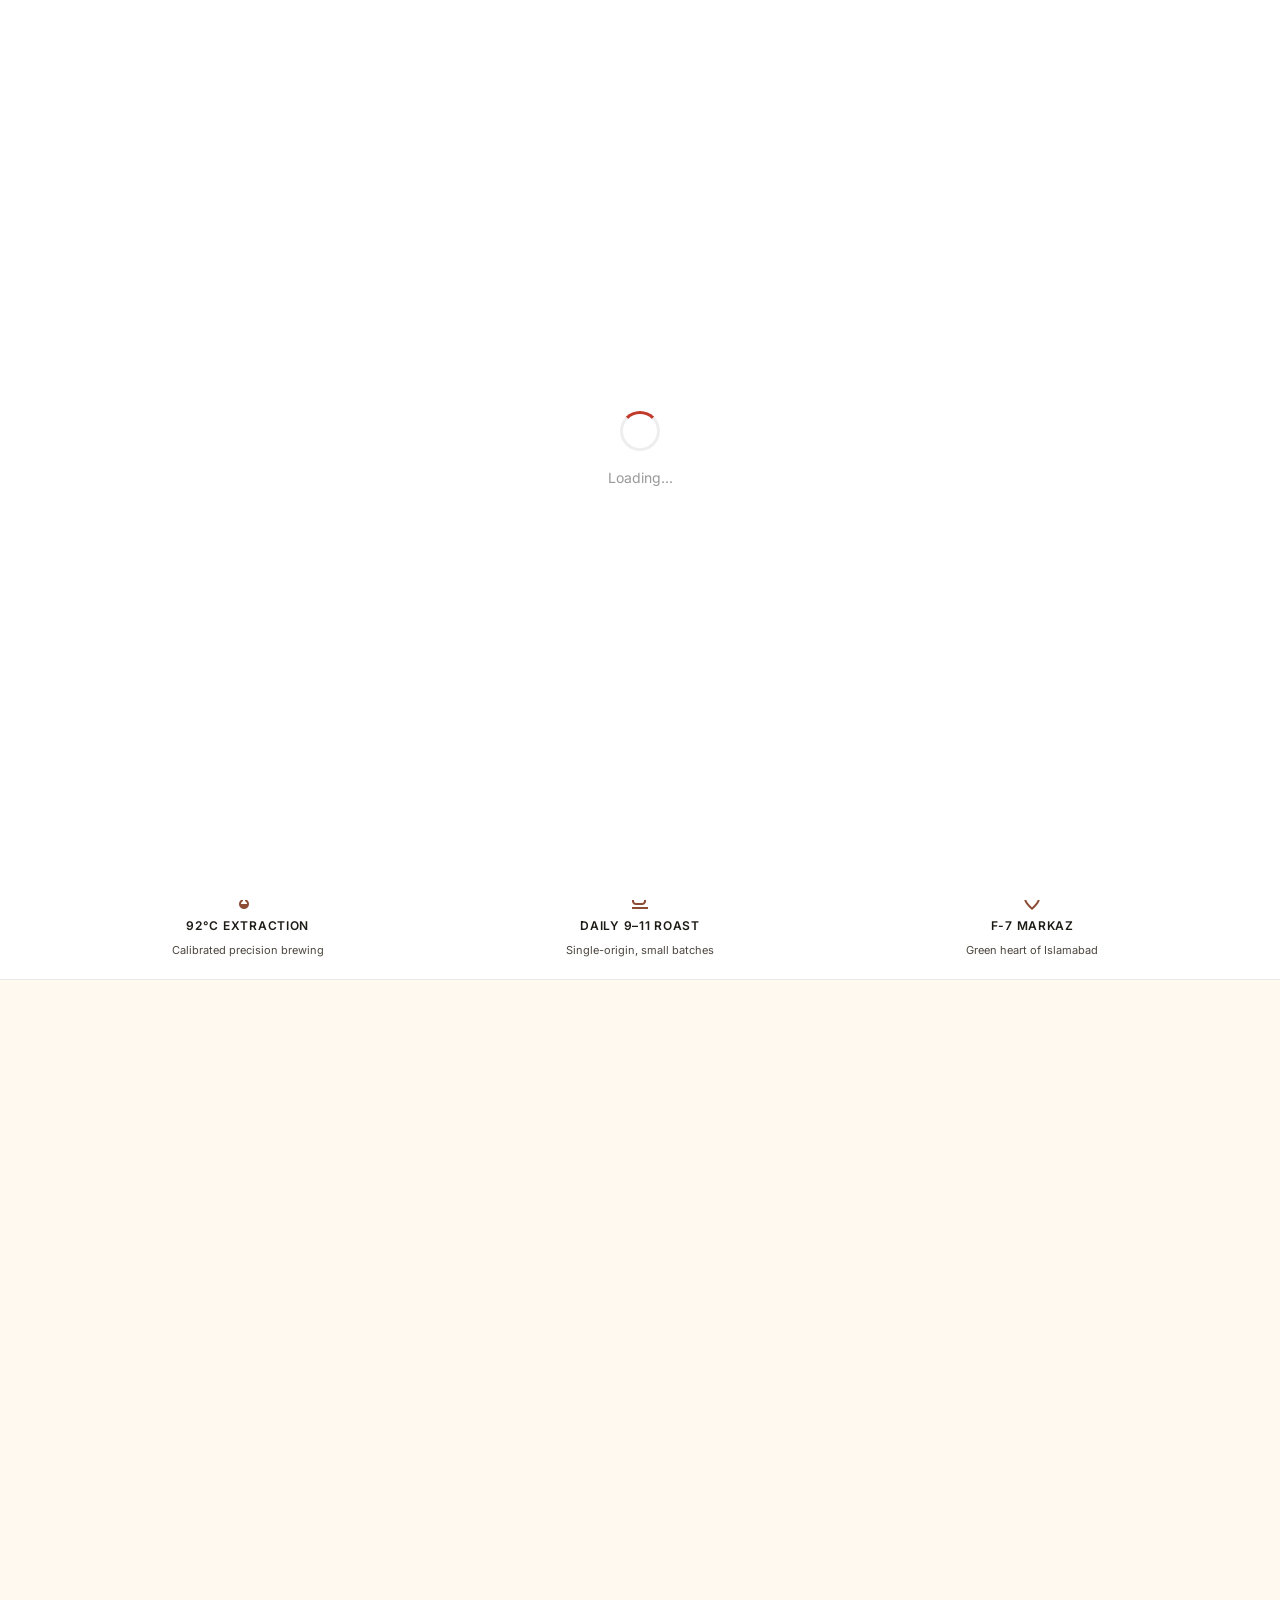
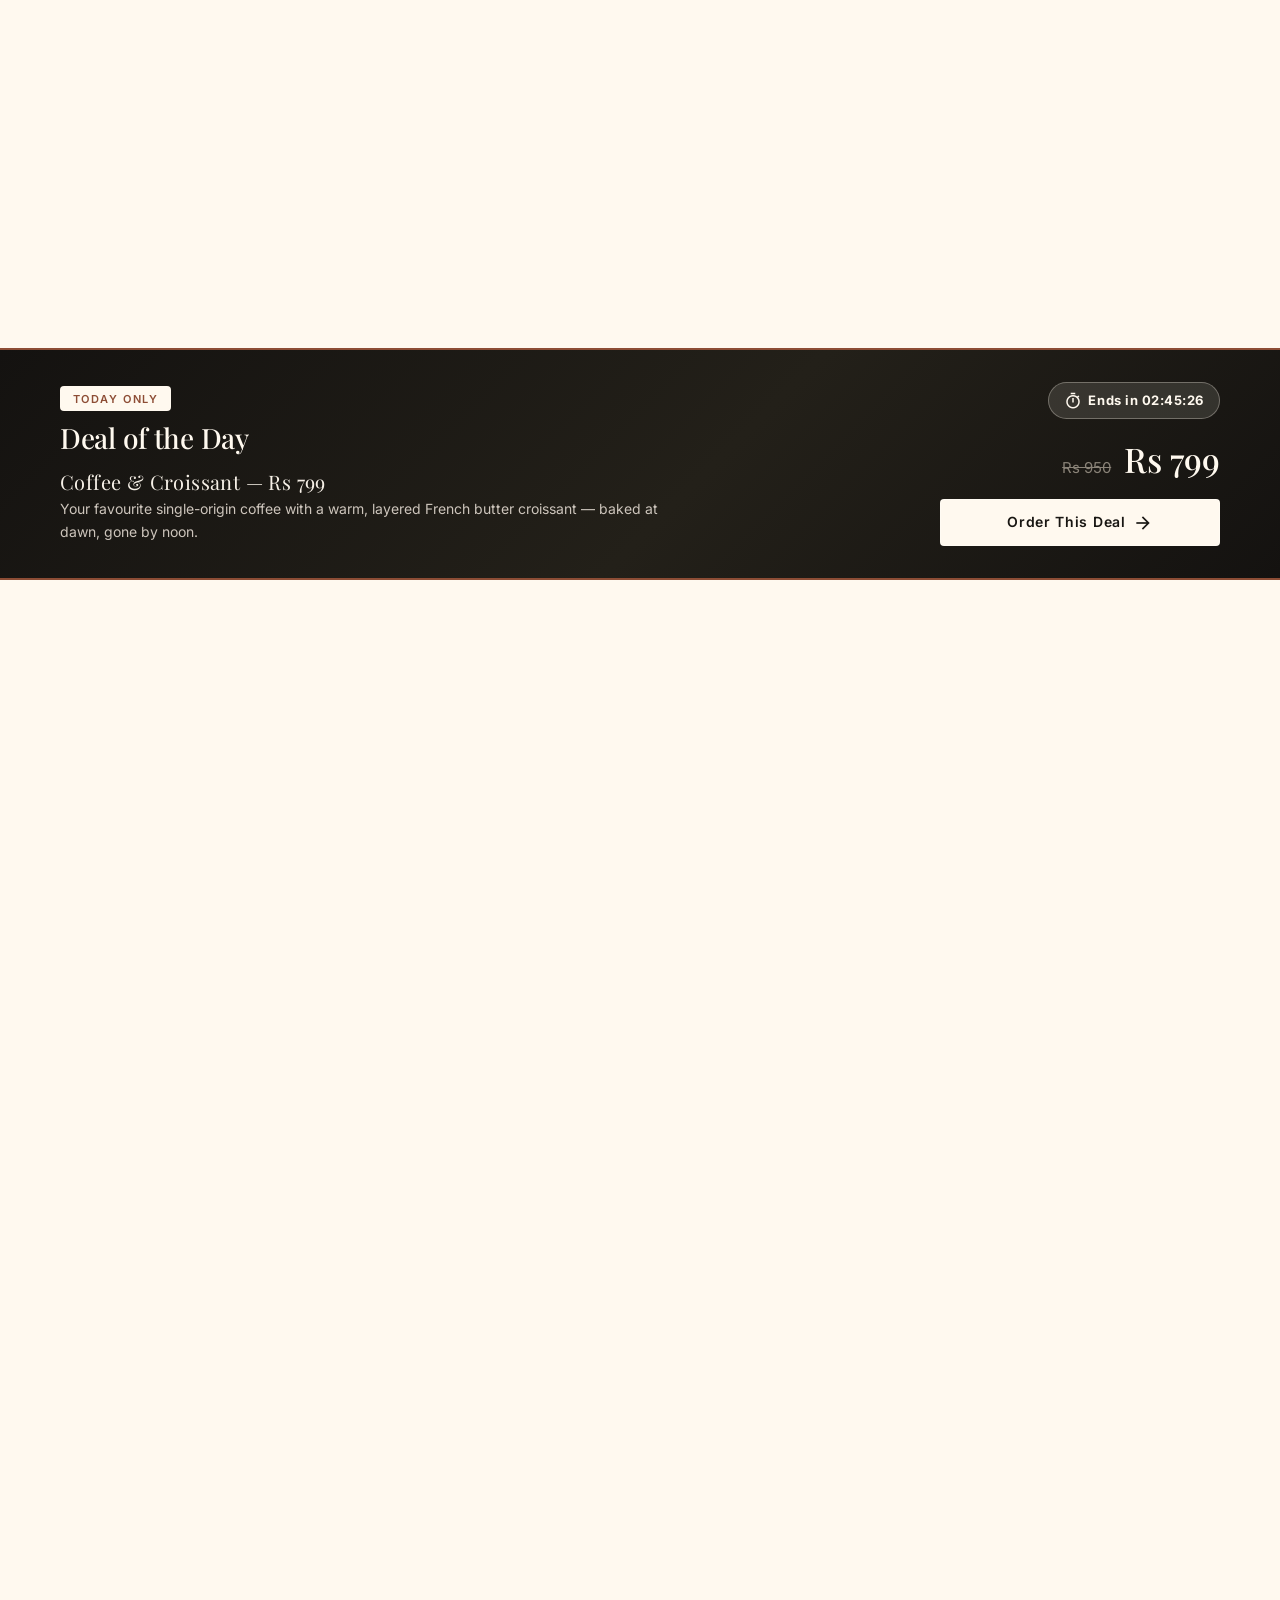
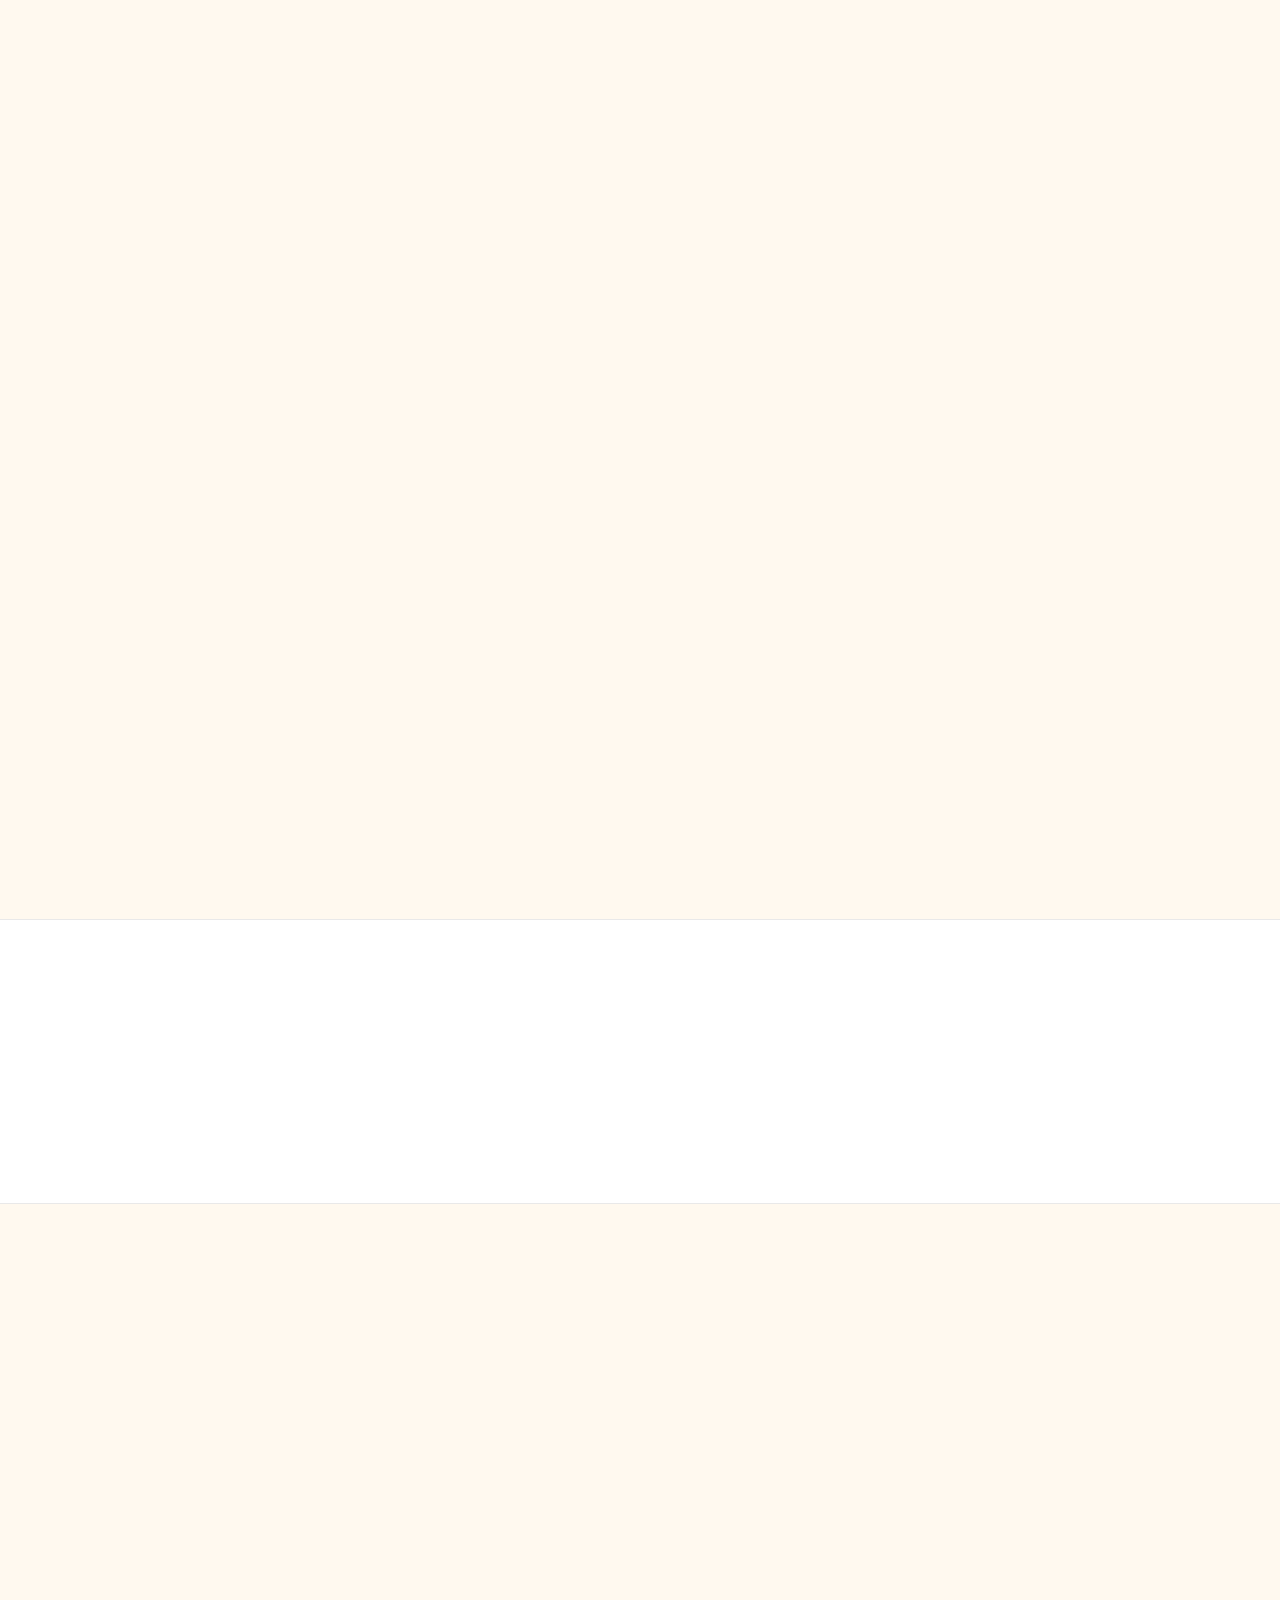
==== commit dbfae355: "Add loading skeleton for first-load" ====
--- a/templates/cafe/index.html
+++ b/templates/cafe/index.html
@@ -393,8 +393,14 @@
 @media(prefers-reduced-motion:reduce){.os-dot.on{animation:none}}
 
 </style>
-</head>
-<body>
+<style>
+.ch-loader{position:fixed;inset:0;background:#fff;z-index:9999;display:flex;flex-direction:column;align-items:center;justify-content:center;gap:1rem;transition:opacity .3s}
+.ch-loader.hide{opacity:0;pointer-events:none}
+.ch-loader .spin{width:40px;height:40px;border:3px solid #eee;border-top-color:#c0392b;border-radius:50%;animation:chspin 0.8s linear infinite}
+@keyframes chspin{to{transform:rotate(360deg)}}
+.ch-loader p{color:#999;font-size:14px}
+</style></head>
+<body><div class="ch-loader" id="chLoader"><div class="spin"></div><p>Loading...</p></div>
 
 <div class="annbar" id="annBar" hidden><span id="annText"></span><button class="ann-x" id="annX" aria-label="Dismiss announcement">&times;</button></div>
 
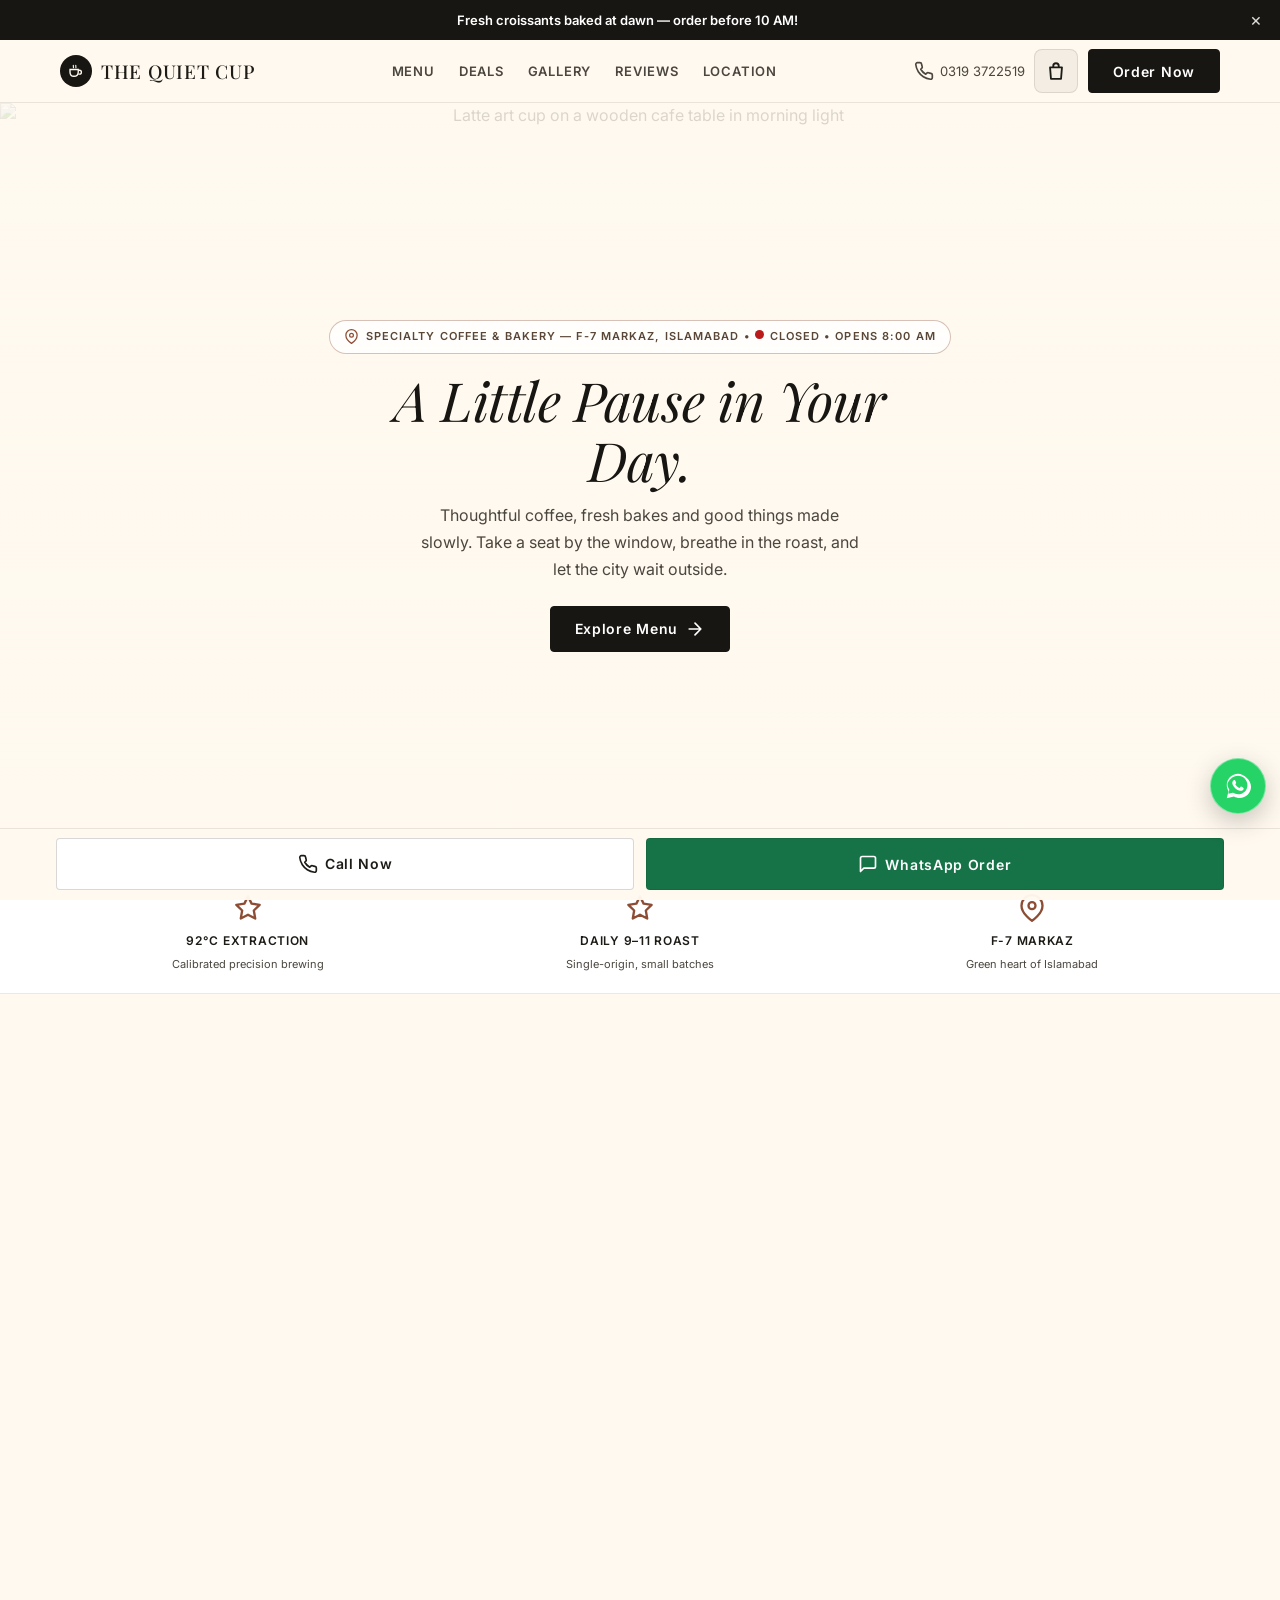
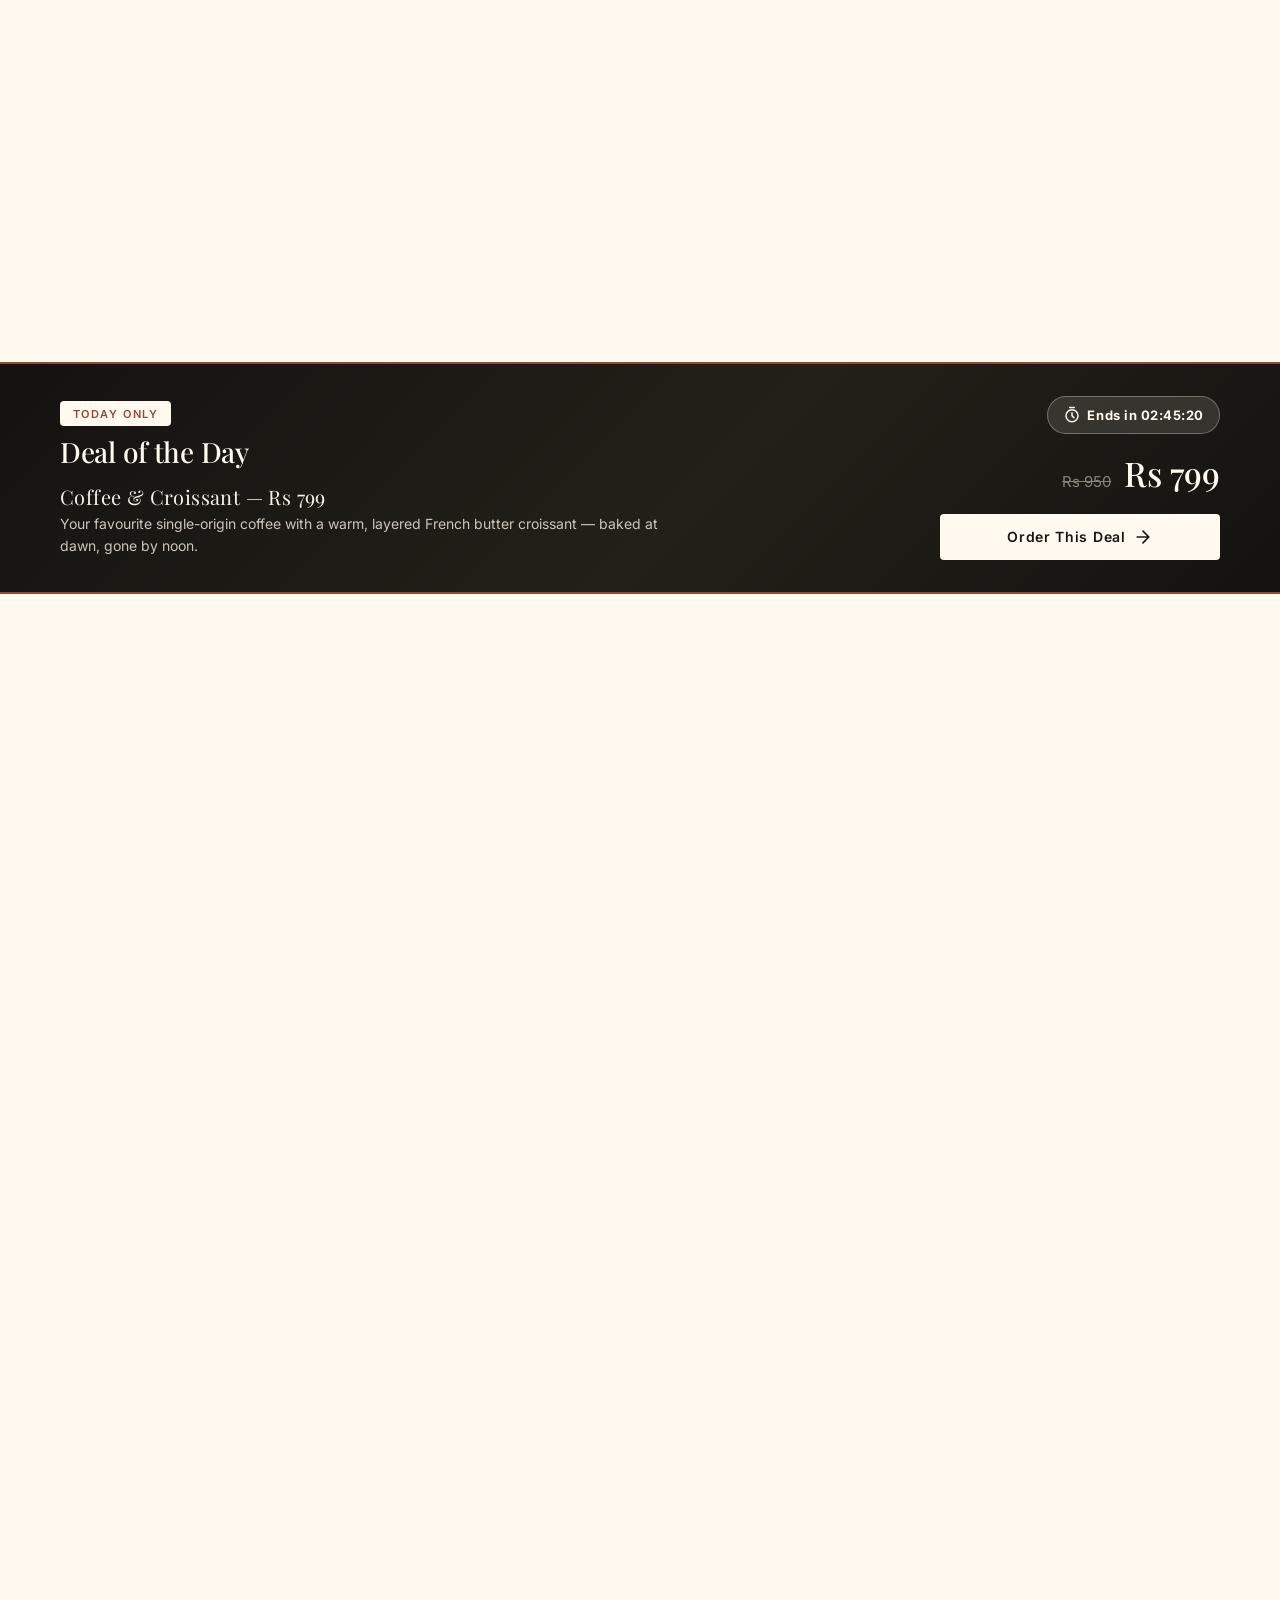
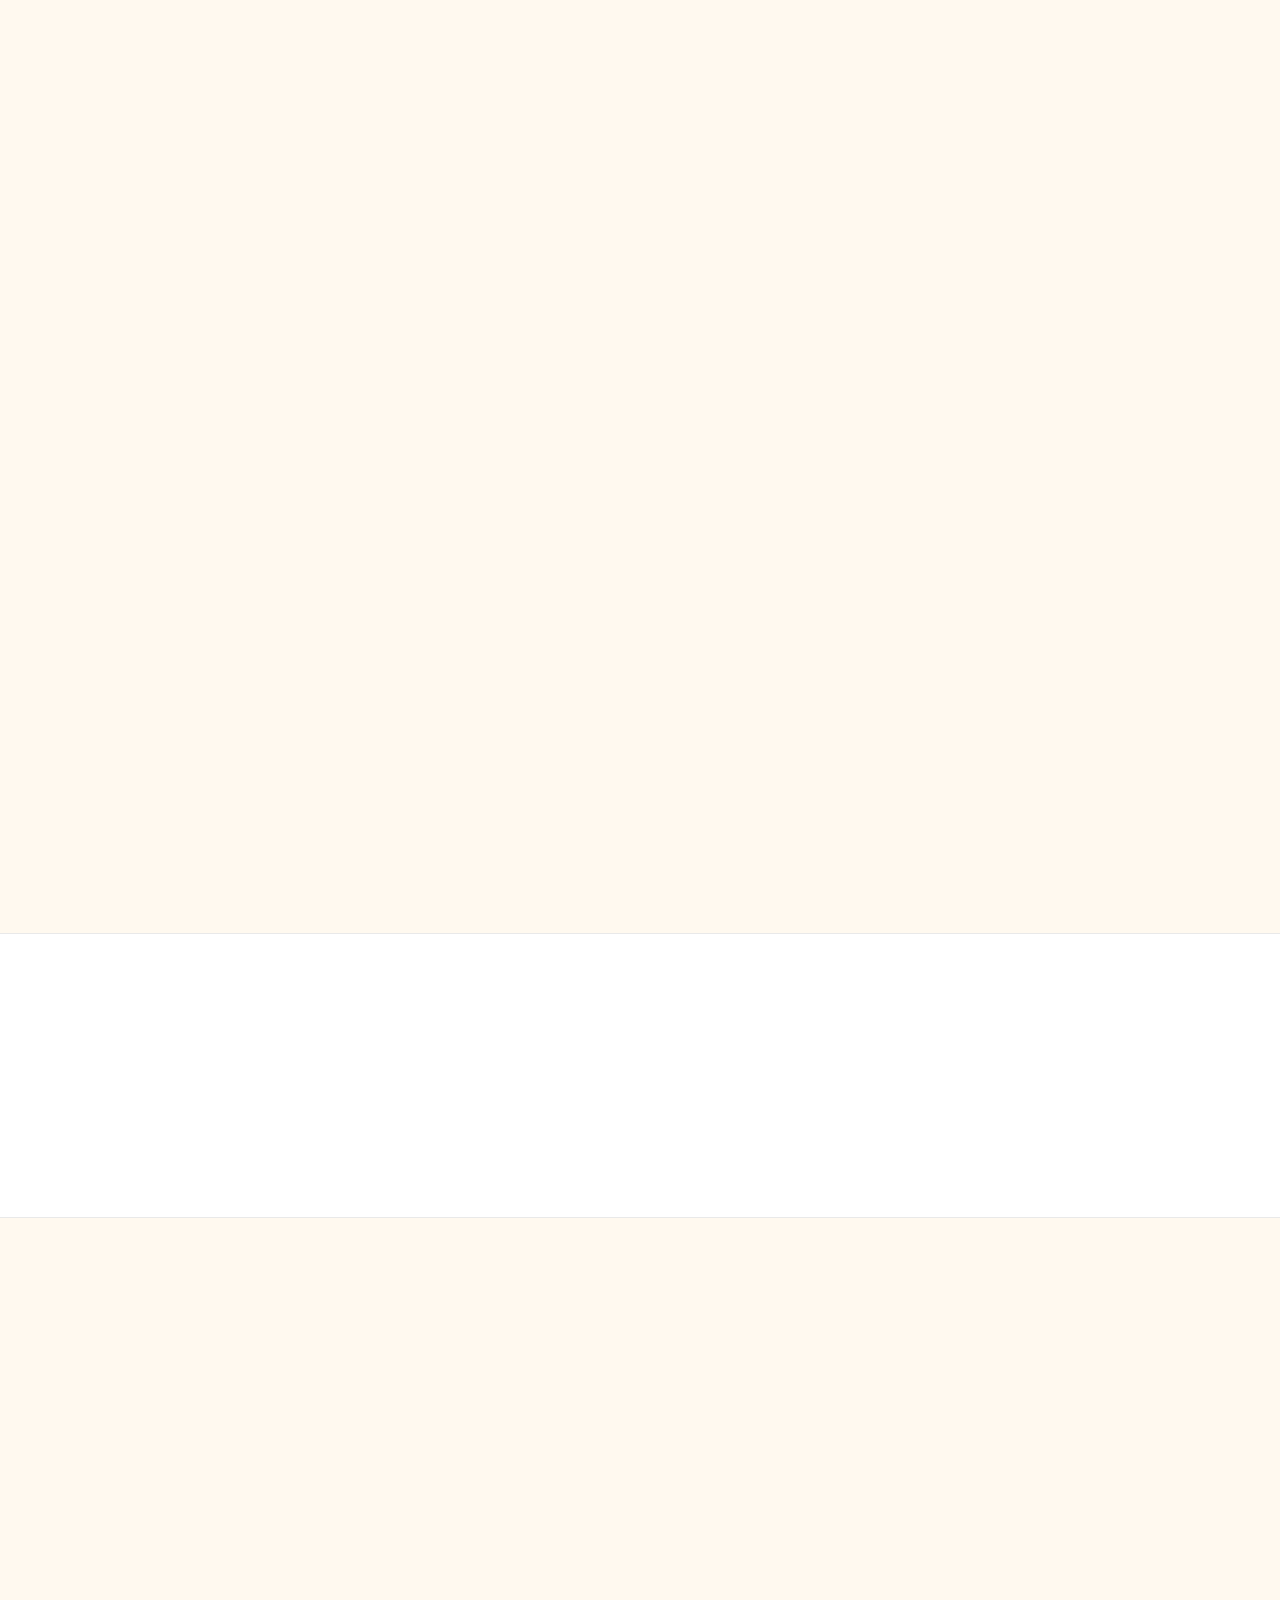
==== commit 814bac80: "Replace Material Symbols with SVG icons (mobile fix)" ====
--- a/templates/cafe/index.html
+++ b/templates/cafe/index.html
@@ -78,7 +78,7 @@
 .trust{background:var(--surface);border-top:1px solid var(--border);border-bottom:1px solid var(--border)}
 .trust-in{display:grid;grid-template-columns:repeat(3,1fr);gap:.75rem;padding:1.1rem;max-width:1200px;margin:0 auto;text-align:center}
 .trust-item{min-width:0}
-.trust-item .material-symbols-outlined{color:var(--orange);font-size:24px;display:block;overflow:hidden}
+.trust-item .material-symbols-outlined,.trust-item .trust-svg{display:inline-flex;color:var(--orange);font-size:24px;display:block;overflow:hidden}
 .trust-item b{display:block;font-size:12px;margin-top:.3rem;font-family:var(--font-b);font-weight:600;letter-spacing:.06em;text-transform:uppercase;color:#1d1b16}
 .trust-item span{font-size:11px;color:var(--muted)}
 /* ---------- deal of the day ---------- */
@@ -394,7 +394,9 @@
 
 </style>
 <style>
-.ch-loader{position:fixed;inset:0;background:#fff;z-index:9999;display:flex;flex-direction:column;align-items:center;justify-content:center;gap:1rem;transition:opacity .3s}
+.ch-loader{position:fixed;inset:0;background:#fff;z-index:9999;display:flex;flex-direction:column;align-items:center;justify-content:center;gap:1rem;transition:opacity .4s}
+body{opacity:0;transition:opacity .4s ease-in}
+body.ch-ready{opacity:1}
 .ch-loader.hide{opacity:0;pointer-events:none}
 .ch-loader .spin{width:40px;height:40px;border:3px solid #eee;border-top-color:#c0392b;border-radius:50%;animation:chspin 0.8s linear infinite}
 @keyframes chspin{to{transform:rotate(360deg)}}
@@ -1044,6 +1046,7 @@
 
 var palettesPromise=fetch("palettes.json").then(function(r){return r.ok?r.json():{}}).catch(function(){return {}});
 fetch("content.json").then(function(r){if(!r.ok)throw new Error("content.json missing");return r.json()}).then(function(c){
+  var _t=Date.now();setTimeout(function(){var _l=document.getElementById("chLoader");if(_l)_l.classList.add("hide");document.body.classList.add("ch-ready");},Math.max(0,400-(Date.now()-_t)));
   return palettesPromise.then(function(palettes){
   var S=c.site, W=c.whatsapp;
   window.__CH_SITE__=S;
@@ -1086,7 +1089,7 @@
 
   /* trust */
   $("trustRow").innerHTML=c.trustRow.map(function(t){
-    return '<div class="trust-item"><span class="material-symbols-outlined">'+esc(t.icon)+'</span><b>'+esc(t.title)+'</b><span>'+esc(t.text)+'</span></div>'}).join("");
+    return '<div class="trust-item"><span class="trust-svg">'+svgIcon(t.icon,28)+'</span><b>'+esc(t.title)+'</b><span>'+esc(t.text)+'</span></div>'}).join("");
 
   /* deal of day */
   var D=c.dealOfDay;
@@ -1307,5 +1310,73 @@
   else window.addEventListener("load",hashGo);
 })();
 </script>
+<script>
+// SVG icon set — replaces Material Symbols (font fails on some mobile browsers)
+// Usage: icon('call') returns SVG string. Add class via wrapper.
+var SVG_ICONS = {
+'arrow_forward': '<path d="M5 12h14M12 5l7 7-7 7"/>',
+'call': '<path d="M22 16.92v3a2 2 0 0 1-2.18 2 19.79 19.79 0 0 1-8.63-3.07 19.5 19.5 0 0 1-6-6 19.79 19.79 0 0 1-3.07-8.67A2 2 0 0 1 4.11 2h3a2 2 0 0 1 2 1.72c.127.96.361 1.903.7 2.81a2 2 0 0 1-.45 2.11L8.09 9.91a16 16 0 0 0 6 6l1.27-1.27a2 2 0 0 1 2.11-.45c.907.339 1.85.573 2.81.7A2 2 0 0 1 22 16.92z"/>',
+'chat': '<path d="M21 15a2 2 0 0 1-2 2H7l-4 4V5a2 2 0 0 1 2-2h14a2 2 0 0 1 2 2z"/>',
+'delivery_dining': '<circle cx="5.5" cy="17.5" r="3.5"/><circle cx="18.5" cy="17.5" r="3.5"/><path d="M9 17.5h6M5.5 14l4-7h6l3 7M12 7V4h3"/>',
+'directions': '<polygon points="3 11 22 2 13 21 11 13 3 11"/>',
+'location_on': '<path d="M21 10c0 7-9 13-9 13s-9-6-9-13a9 9 0 0 1 18 0z"/><circle cx="12" cy="10" r="3"/>',
+'payments': '<rect x="1" y="4" width="22" height="16" rx="2"/><line x1="1" y1="10" x2="23" y2="10"/>',
+'print': '<polyline points="6 9 6 2 18 2 18 9"/><path d="M6 18H4a2 2 0 0 1-2-2v-5a2 2 0 0 1 2-2h16a2 2 0 0 1 2 2v5a2 2 0 0 1-2 2h-2"/><rect x="6" y="14" width="12" height="8"/>',
+'schedule': '<circle cx="12" cy="12" r="10"/><polyline points="12 6 12 12 16 14"/>',
+'timer': '<circle cx="12" cy="13" r="8"/><path d="M12 9v4l2.5 2.5M9 2h6"/>',
+'outdoor_grill': '<path d="M4 11h16M6 11V7a6 6 0 0 1 12 0v4M12 11v3M8 21l2-4M16 21l-2-4M10 17h4"/>',
+'soup_kitchen': '<path d="M4 11h16v2a8 8 0 0 1-16 0v-2z"/><path d="M8 11V7M12 11V5M16 11V7M2 21h20"/>',
+'verified': '<path d="M12 22s8-4 8-10V5l-8-3-8 3v7c0 6 8 10 8 10z"/><polyline points="9 12 11 14 15 10"/>',
+'bakery_dining': '<path d="M4 15a4 4 0 0 1 4-4h8a4 4 0 0 1 1.5 7.7A3.5 3.5 0 0 1 14 21H9a3.5 3.5 0 0 1-3.5-2.3A4 4 0 0 1 4 15z"/><path d="M9 11V8M12 11V7M15 11V8"/>',
+'cooking': '<path d="M4 13h16v-2a8 8 0 0 0-16 0v2z"/><path d="M2 13h20M12 5V3M8 21l1.5-6M16 21l-1.5-6"/>',
+'icecream': '<path d="M12 22V12M12 12L7 3h10l-5 9z"/><path d="M7 3a5 5 0 0 0 10 0"/>',
+'kebab_dining': '<path d="M12 2v20M8 6l4-2 4 2M7 10l5-2.5L17 10M8 14l4-2 4 2M7 18l5-2.5 5 2.5"/>',
+'rice_bowl': '<path d="M4 12h16a8 8 0 0 1-16 0z"/><path d="M9 12V8M12 12V6M15 12V8M2 20h20"/>',
+'star': '<polygon points="12 2 15.09 8.26 22 9.27 17 14.14 18.18 21.02 12 17.77 5.82 21.02 7 14.14 2 9.27 8.91 8.26 12 2"/>',
+'check': '<polyline points="20 6 9 17 4 12"/>',
+'clock': '<circle cx="12" cy="12" r="10"/><polyline points="12 6 12 12 16 14"/>',
+'phone': '<path d="M22 16.92v3a2 2 0 0 1-2.18 2 19.79 19.79 0 0 1-8.63-3.07 19.5 19.5 0 0 1-6-6 19.79 19.79 0 0 1-3.07-8.67A2 2 0 0 1 4.11 2h3a2 2 0 0 1 2 1.72c.127.96.361 1.903.7 2.81a2 2 0 0 1-.45 2.11L8.09 9.91a16 16 0 0 0 6 6l1.27-1.27a2 2 0 0 1 2.11-.45c.907.339 1.85.573 2.81.7A2 2 0 0 1 22 16.92z"/>',
+'mail': '<rect x="2" y="4" width="20" height="16" rx="2"/><path d="m22 7-10 6L2 7"/>',
+'map_pin': '<path d="M21 10c0 7-9 13-9 13s-9-6-9-13a9 9 0 0 1 18 0z"/><circle cx="12" cy="10" r="3"/>',
+'coffee': '<path d="M18 8h1a4 4 0 0 1 0 8h-1M2 8h16v9a4 4 0 0 1-4 4H6a4 4 0 0 1-4-4V8z"/><line x1="6" y1="1" x2="6" y2="4"/><line x1="10" y1="1" x2="10" y2="4"/><line x1="14" y1="1" x2="14" y2="4"/>',
+'pizza': '<path d="M12 2 2 19h20L12 2z"/><path d="M12 2v2M9 13h.01M14 15h.01M10 17h.01"/>',
+'flame': '<path d="M8.5 14.5A2.5 2.5 0 0 0 11 12c0-1.38-.5-2-1-3-1.072-2.143-.224-4.054 2-6 .5 2.5 2 4.9 4 6.5 2 1.6 3 3.5 3 5.5a7 7 0 1 1-14 0c0-1.153.433-2.294 1-3a2.5 2.5 0 0 0 2.5 2.5z"/>',
+'leaf': '<path d="M11 20A7 7 0 0 1 9.8 6.1C15.5 5 17 4.48 19 2c1 2 2 4.18 2 8 0 5.5-4.78 10-10 10z"/><path d="M2 21c0-3 1.85-5.36 5.08-6C9.5 14.52 12 13 13 12"/>',
+'wifi': '<path d="M5 12.55a11 11 0 0 1 14.08 0M1.42 9a16 16 0 0 1 21.16 0M8.53 16.11a6 6 0 0 1 6.95 0M12 20h.01"/>',
+'users': '<path d="M17 21v-2a4 4 0 0 0-4-4H5a4 4 0 0 0-4 4v2"/><circle cx="9" cy="7" r="4"/><path d="M23 21v-2a4 4 0 0 0-3-3.87M16 3.13a4 4 0 0 1 0 7.75"/>',
+'gift': '<polyline points="20 12 20 22 4 22 4 12"/><rect x="2" y="7" width="20" height="5"/><line x1="12" y1="22" x2="12" y2="7"/><path d="M12 7H7.5a2.5 2.5 0 0 1 0-5C11 2 12 7 12 7zM12 7h4.5a2.5 2.5 0 0 0 0-5C13 2 12 7 12 7z"/>',
+'truck': '<rect x="1" y="3" width="15" height="13" rx="1"/><path d="M16 8h4l3 3v5h-7V8z"/><circle cx="5.5" cy="18.5" r="2.5"/><circle cx="18.5" cy="18.5" r="2.5"/>'
+};
+function svgIcon(name, size){
+  size = size || 24;
+  var p = SVG_ICONS[name] || SVG_ICONS['star'];
+  return '<svg xmlns="http://www.w3.org/2000/svg" width="'+size+'" height="'+size+'" viewBox="0 0 24 24" fill="none" stroke="currentColor" stroke-width="2" stroke-linecap="round" stroke-linejoin="round" style="vertical-align:middle;flex:0 0 auto">'+p+'</svg>';
+}
+
+
+// Auto-replace Material Symbols with SVGs (font fails on some mobile browsers)
+(function(){
+  function replaceAll(){
+    document.querySelectorAll('.material-symbols-outlined').forEach(function(el){
+      var name = el.textContent.trim();
+      if(name && !el.dataset.svgDone){
+        el.dataset.svgDone = '1';
+        // Get size from computed font-size
+        var fs = parseInt(window.getComputedStyle(el).fontSize) || 24;
+        el.innerHTML = svgIcon(name, fs);
+        el.style.display = 'inline-flex';
+        el.style.alignItems = 'center';
+      }
+    });
+  }
+  if(document.readyState === 'loading'){
+    document.addEventListener('DOMContentLoaded', replaceAll);
+  } else { replaceAll(); }
+  // Also run after dynamic content renders
+  setTimeout(replaceAll, 500);
+  setTimeout(replaceAll, 2000);
+})();
+
+</script>
 </body>
 </html>
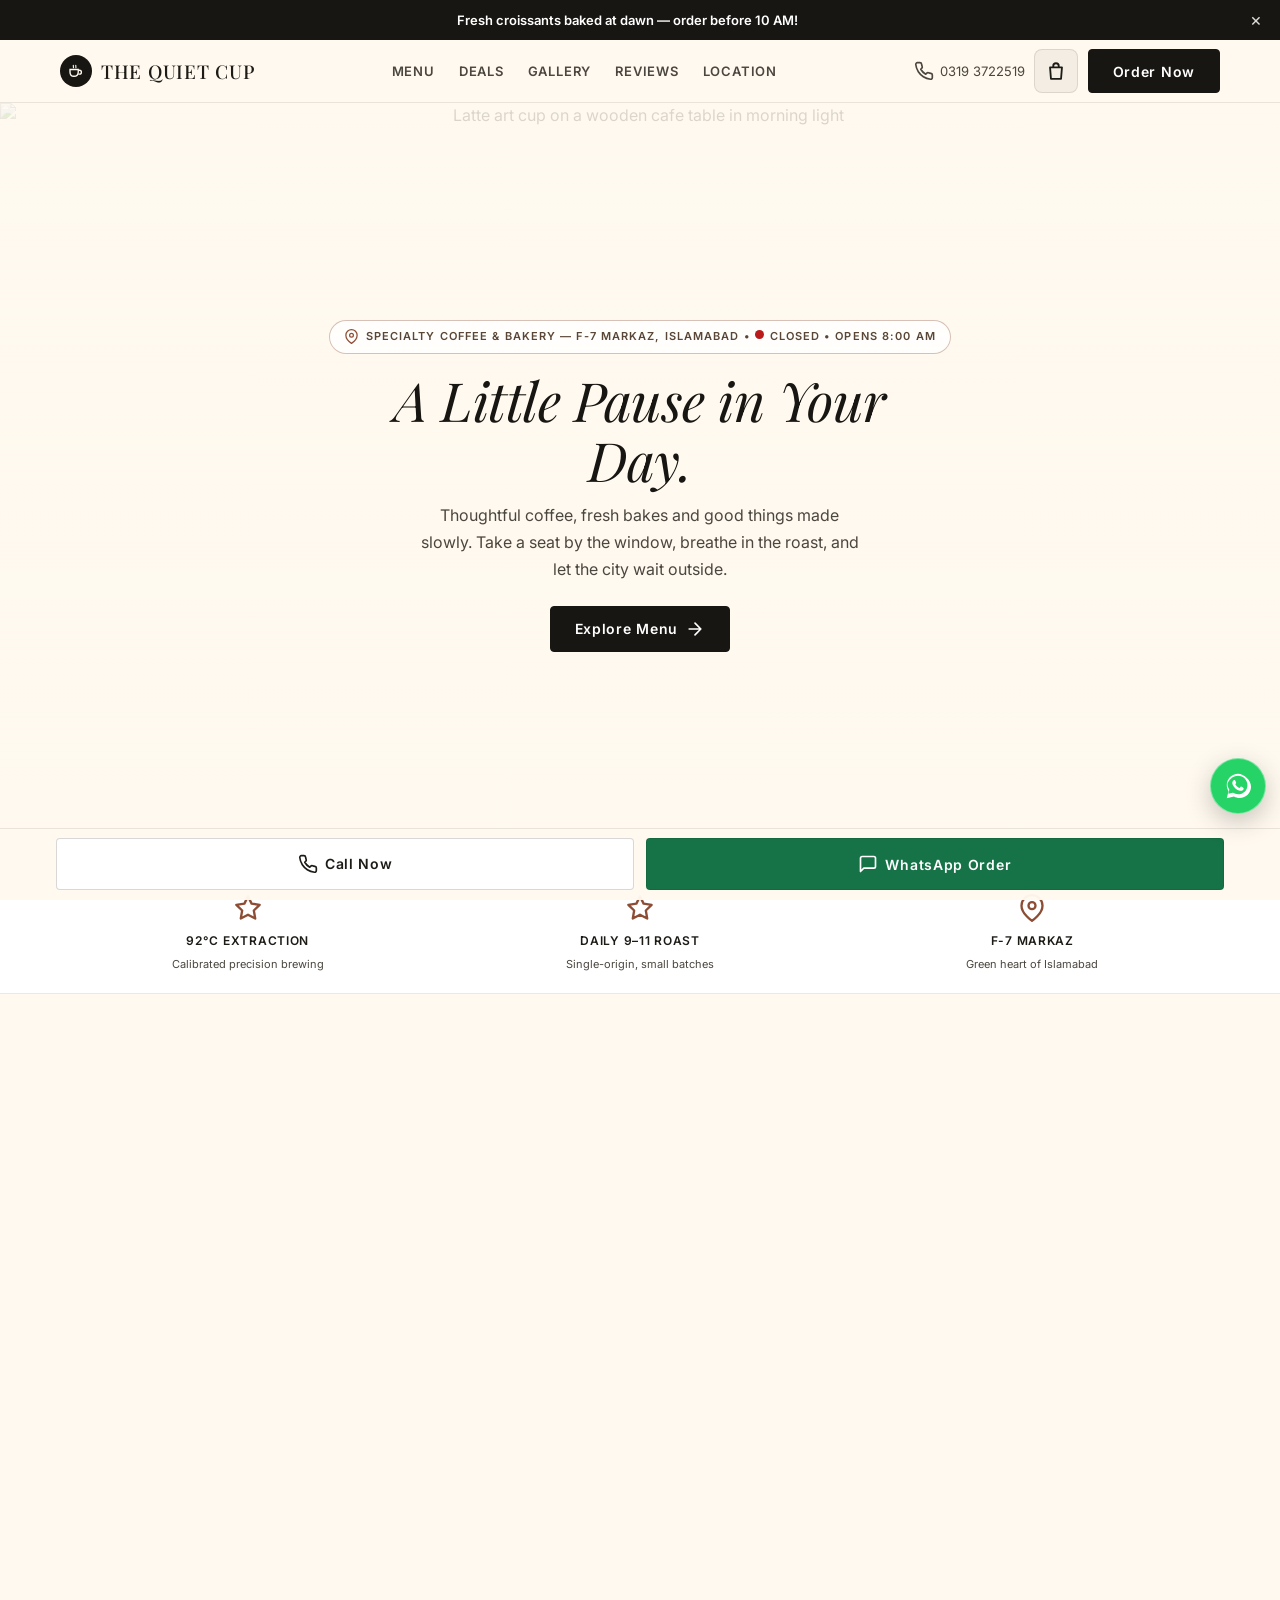
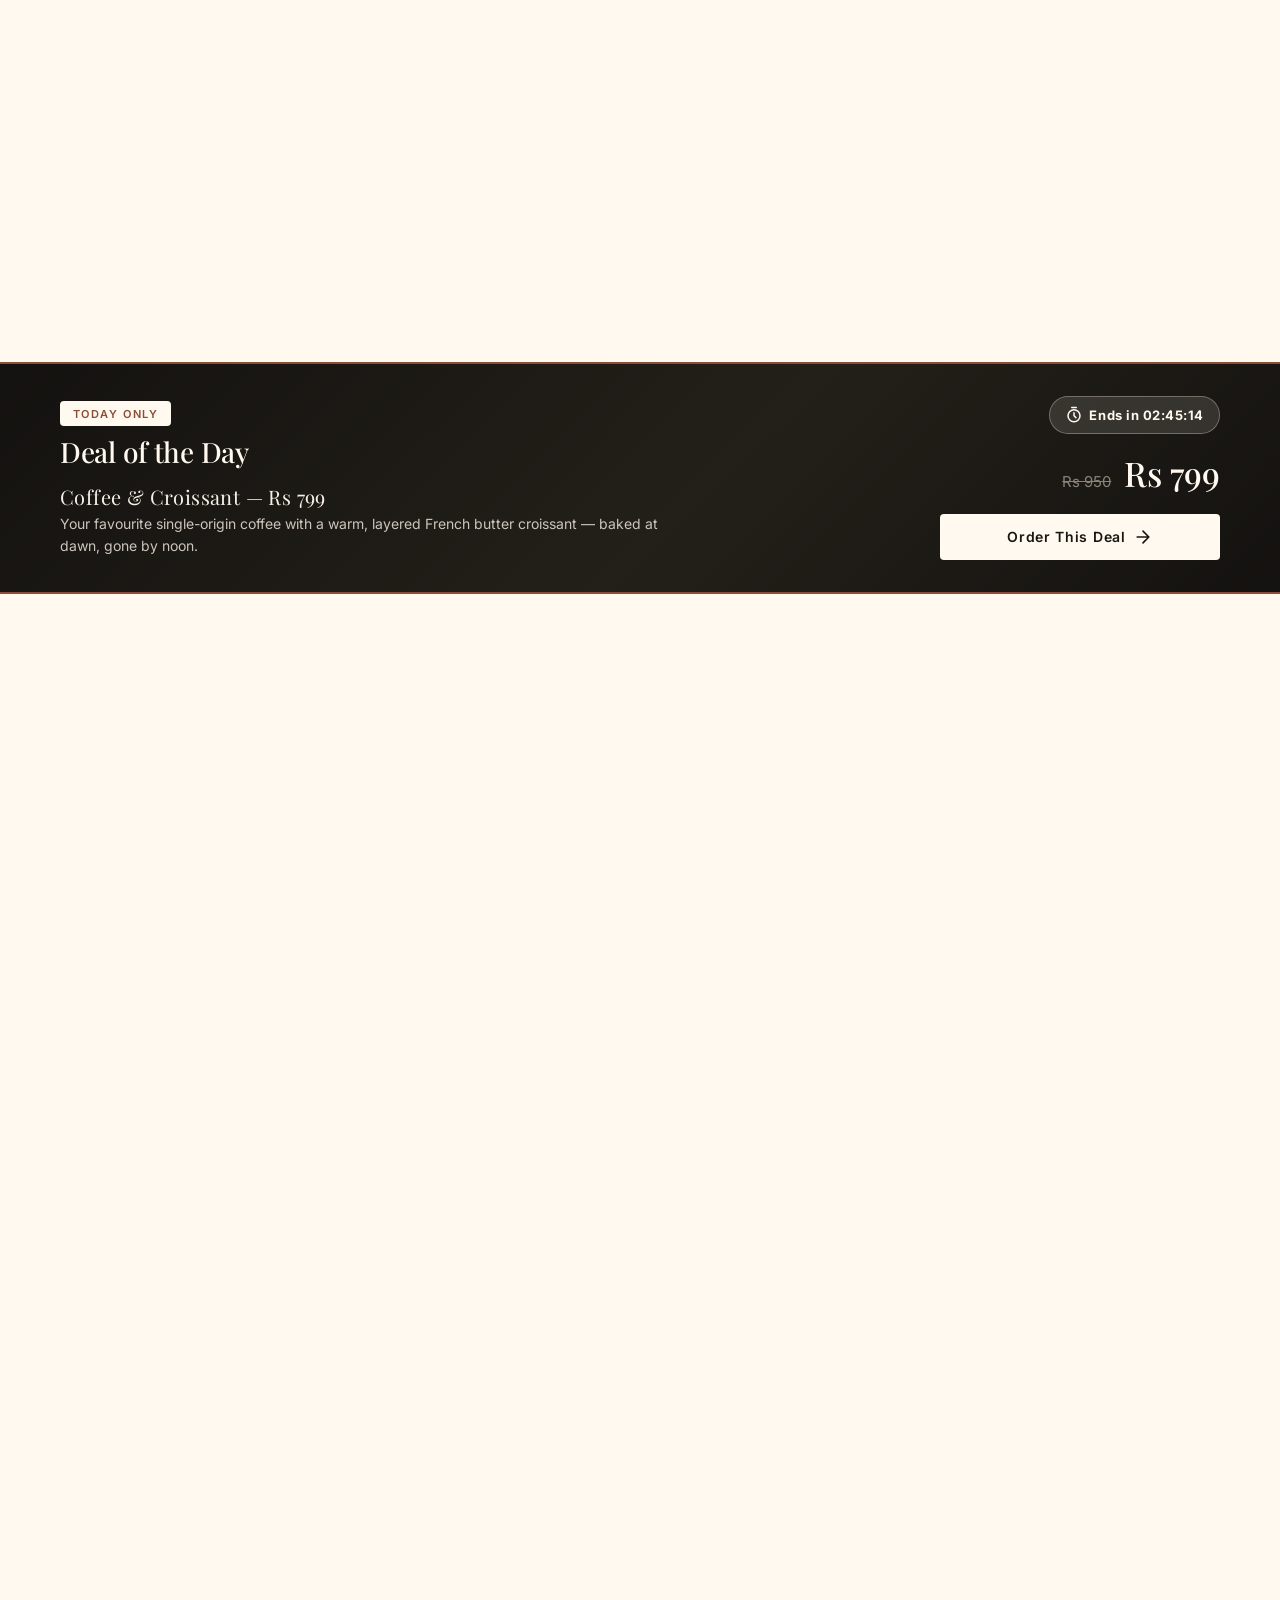
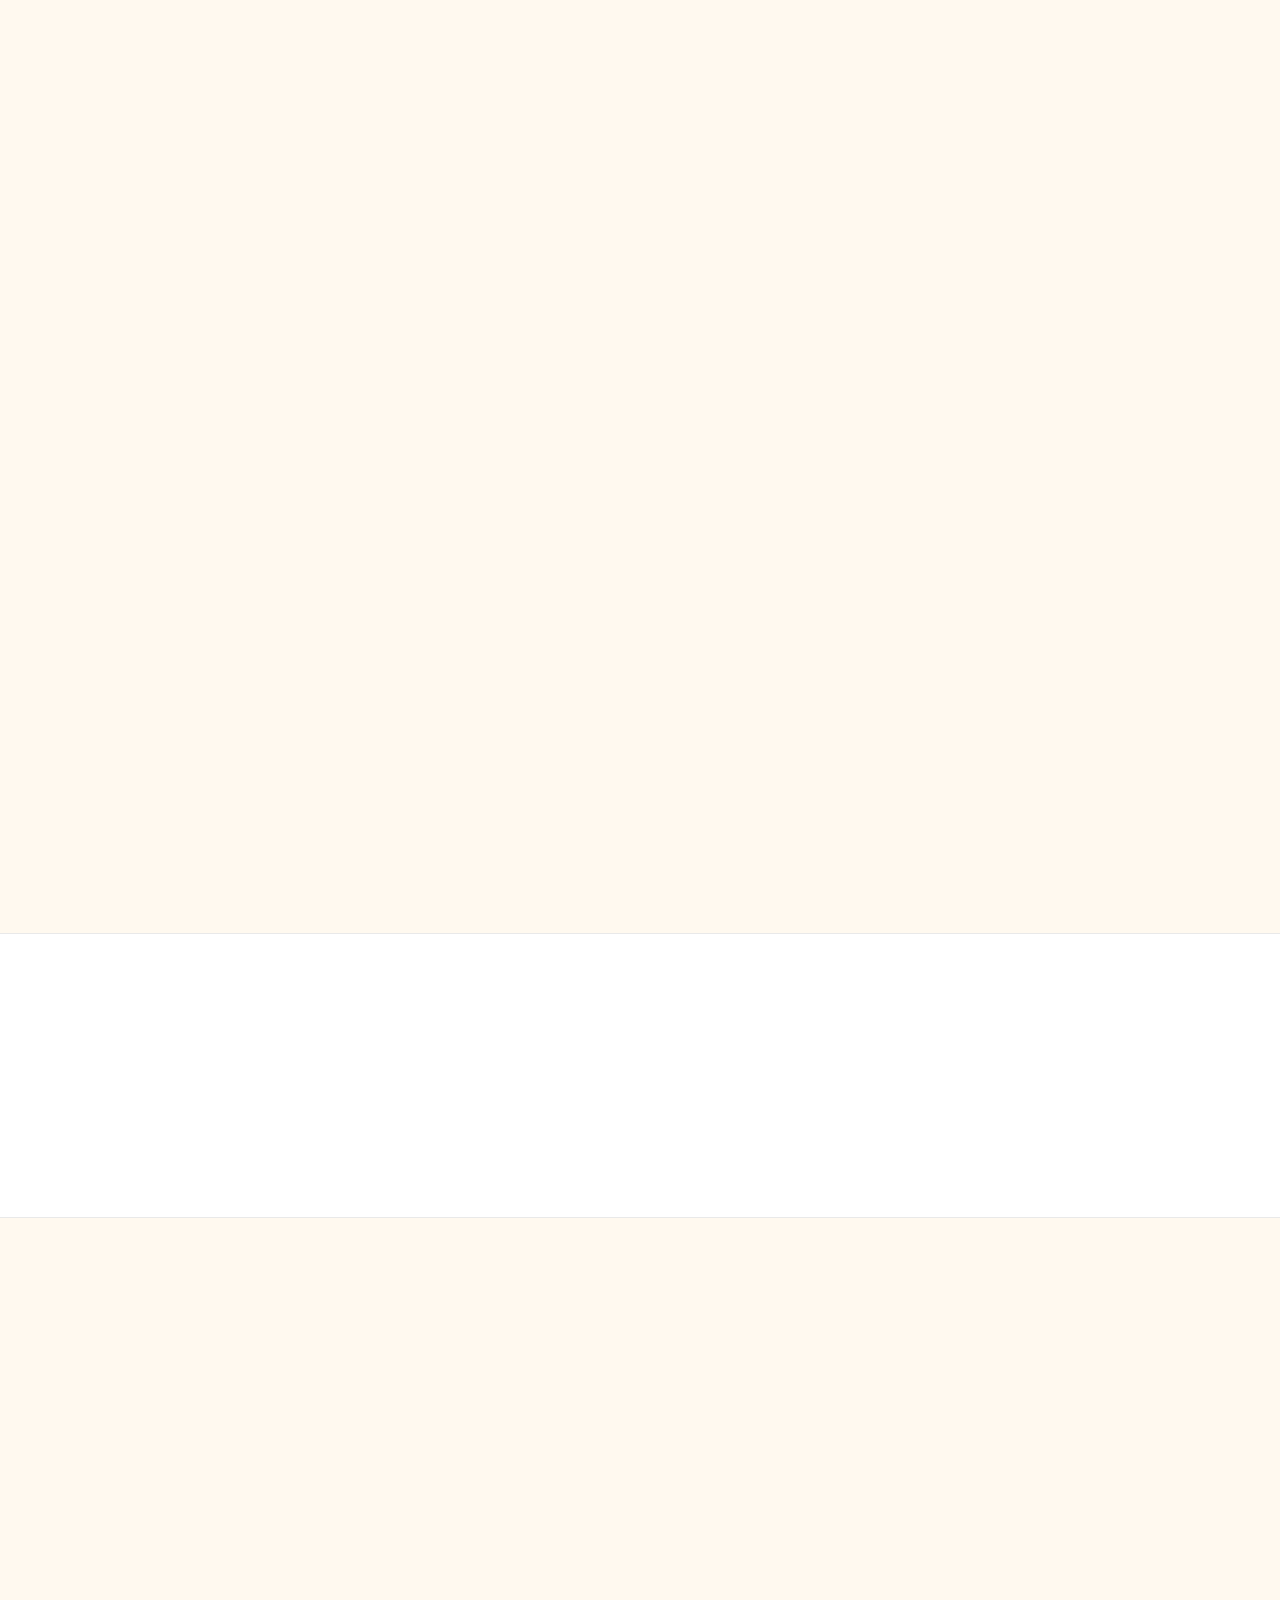
==== commit 413ce52f: "Prevent iOS auto-zoom on inputs (16px font)" ====
--- a/templates/cafe/index.html
+++ b/templates/cafe/index.html
@@ -401,7 +401,13 @@
 .ch-loader .spin{width:40px;height:40px;border:3px solid #eee;border-top-color:#c0392b;border-radius:50%;animation:chspin 0.8s linear infinite}
 @keyframes chspin{to{transform:rotate(360deg)}}
 .ch-loader p{color:#999;font-size:14px}
-</style></head>
+</style><style>
+/* Prevent iOS auto-zoom on input focus (font < 16px triggers zoom) */
+@media (max-width: 768px) {
+  input, textarea, select { font-size: 16px !important; }
+}
+</style>
+</head>
 <body><div class="ch-loader" id="chLoader"><div class="spin"></div><p>Loading...</p></div>
 
 <div class="annbar" id="annBar" hidden><span id="annText"></span><button class="ann-x" id="annX" aria-label="Dismiss announcement">&times;</button></div>
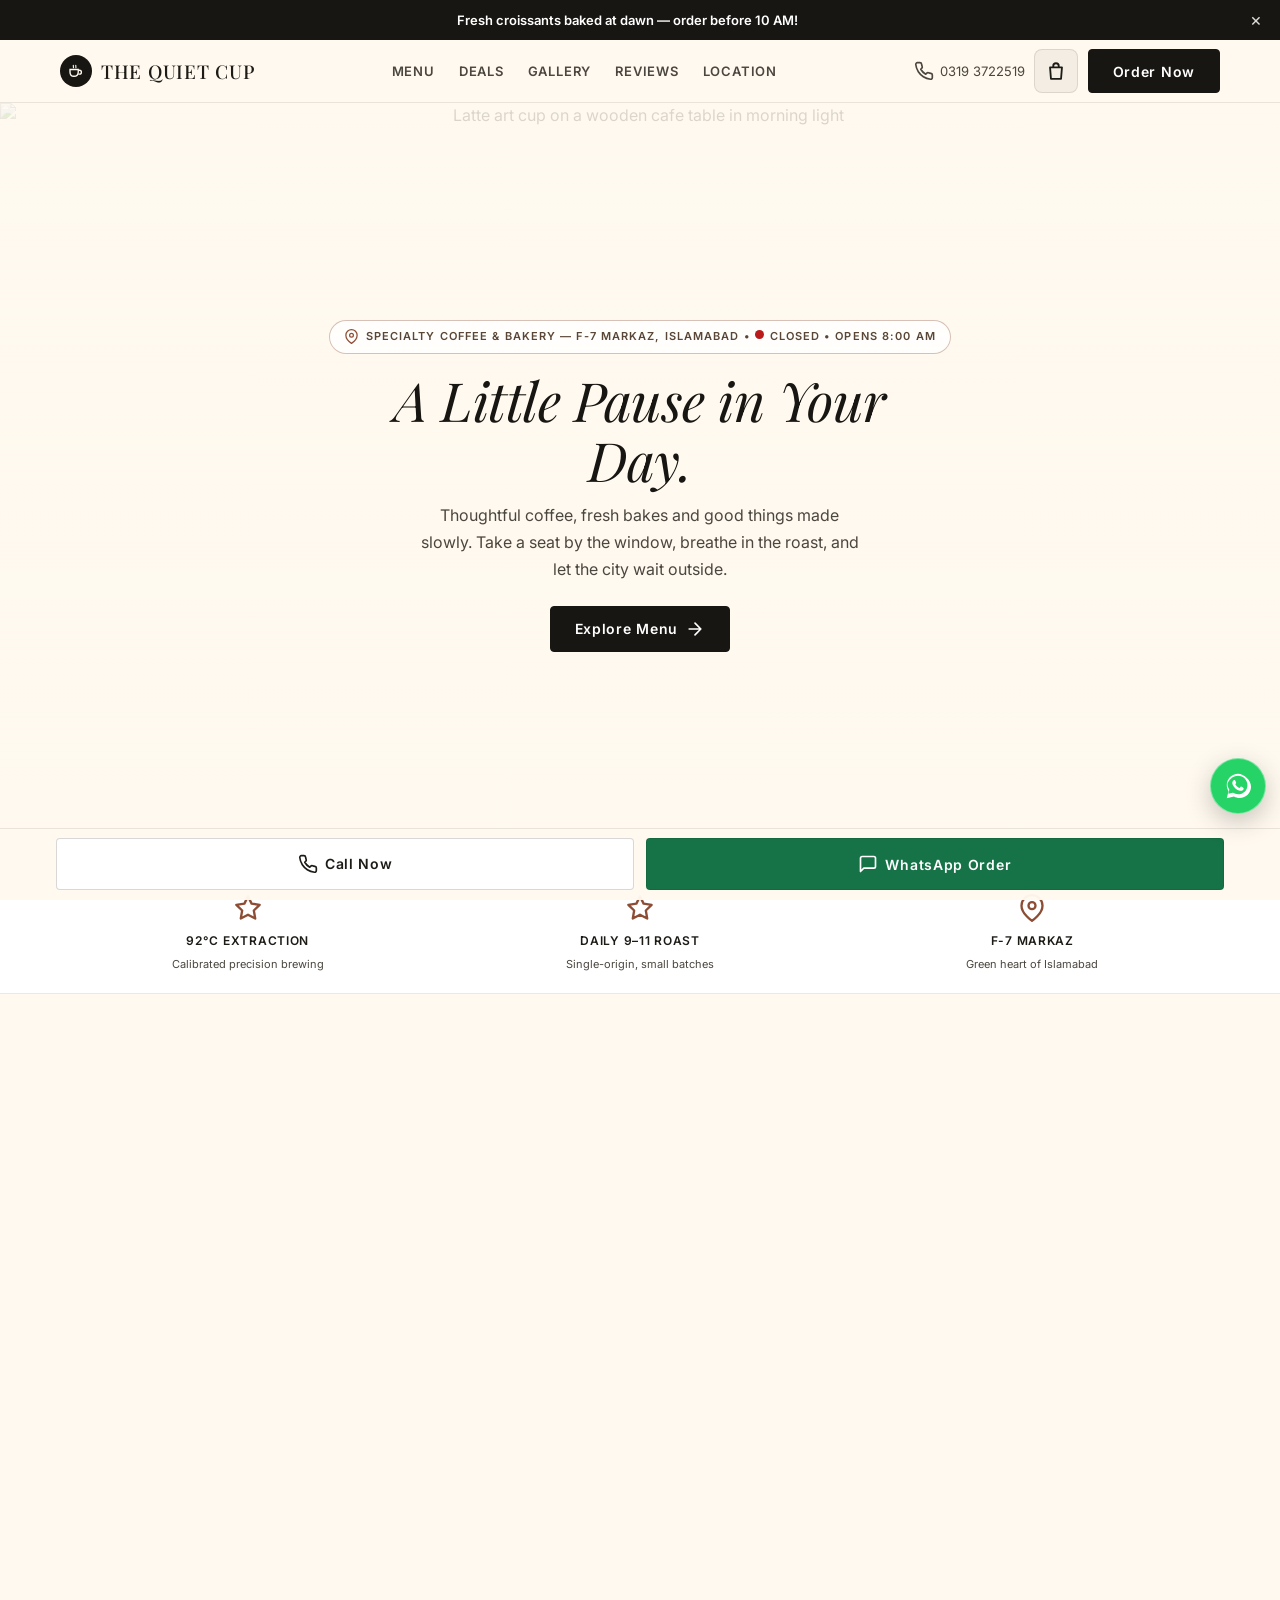
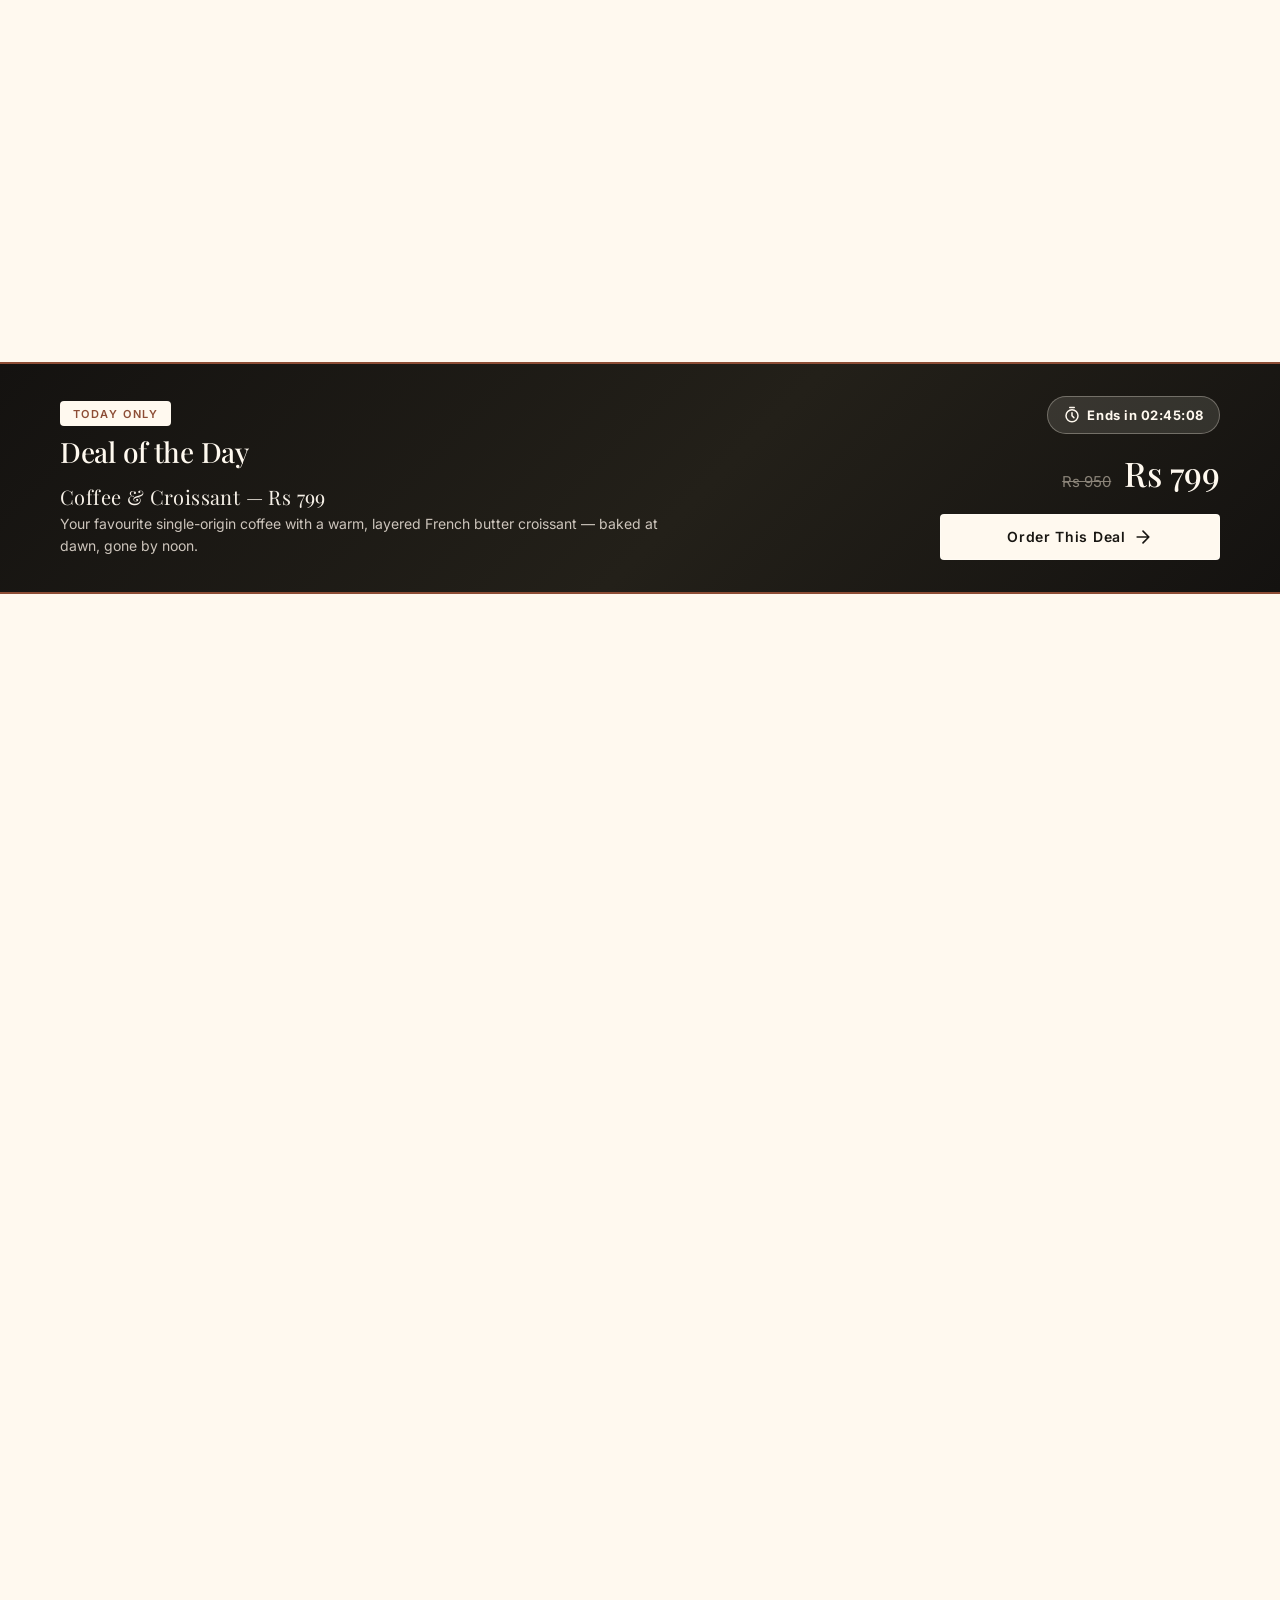
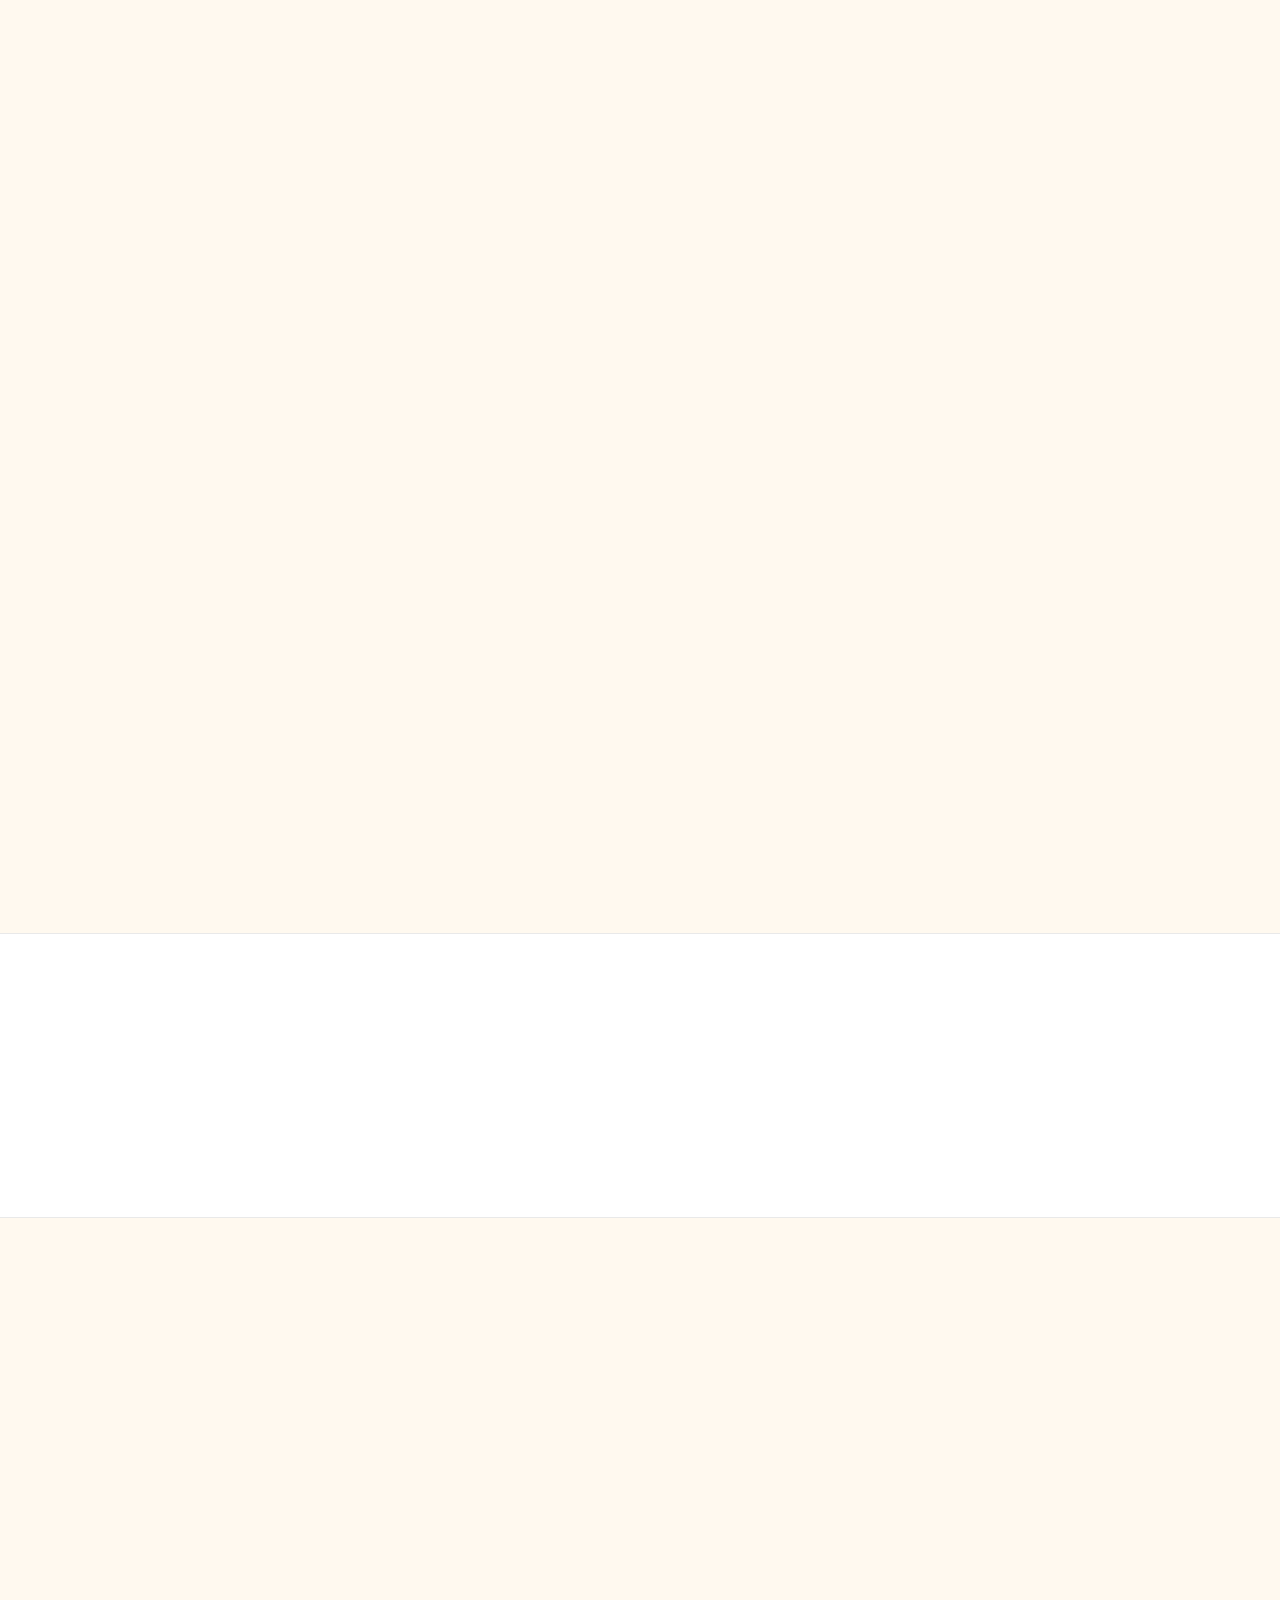
==== commit da61b30f: "Disable pinch zoom on mobile (app-like feel)" ====
--- a/templates/cafe/index.html
+++ b/templates/cafe/index.html
@@ -2,7 +2,7 @@
 <html lang="en">
 <head>
 <meta charset="UTF-8">
-<meta name="viewport" content="width=device-width, initial-scale=1.0">
+<meta name="viewport" content="width=device-width, initial-scale=1.0, maximum-scale=1.0, user-scalable=no">
 <link rel="icon" type="image/svg+xml" href="images/favicon.svg">
 <title>The Quiet Cup — F-7 Markaz, Islamabad</title>
 <meta name="description" content="Specialty coffee, fresh-baked croissants and slow mornings in F-7 Markaz, Islamabad. Browse the menu and order via WhatsApp.">
